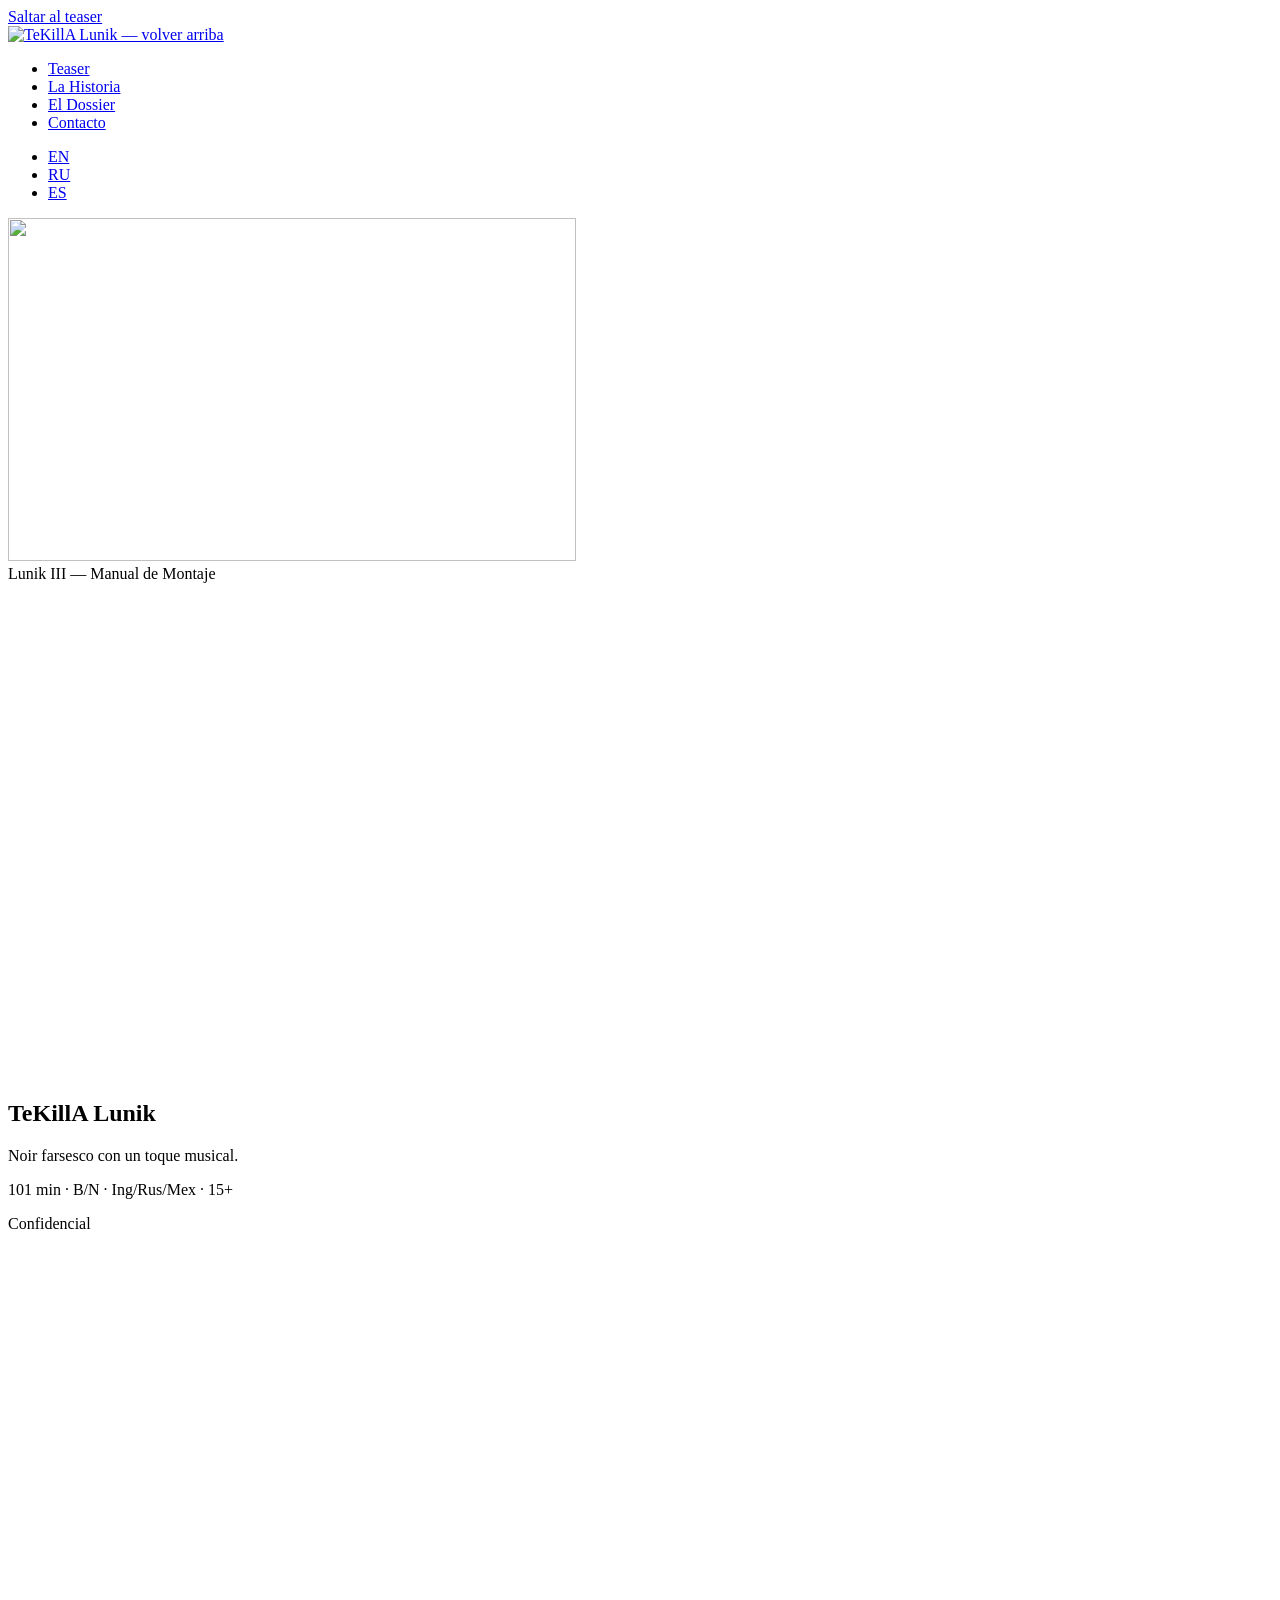
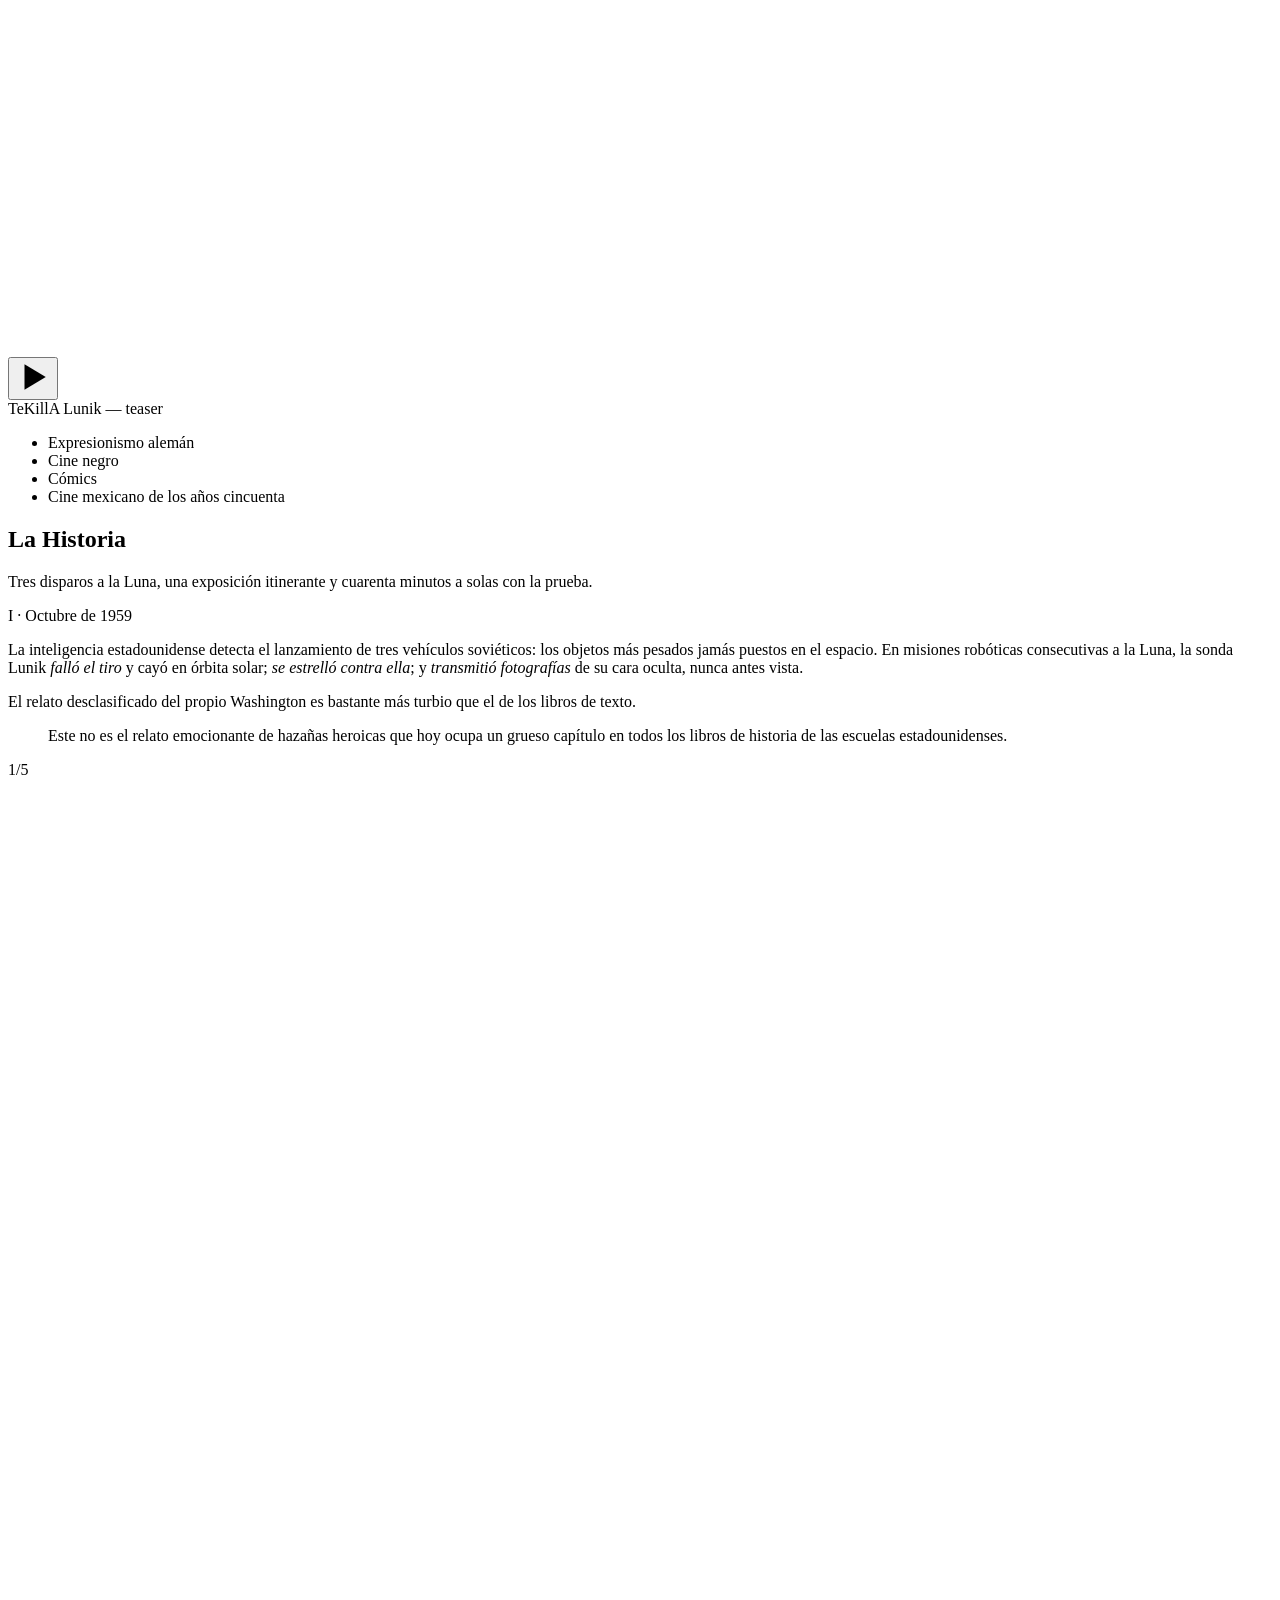
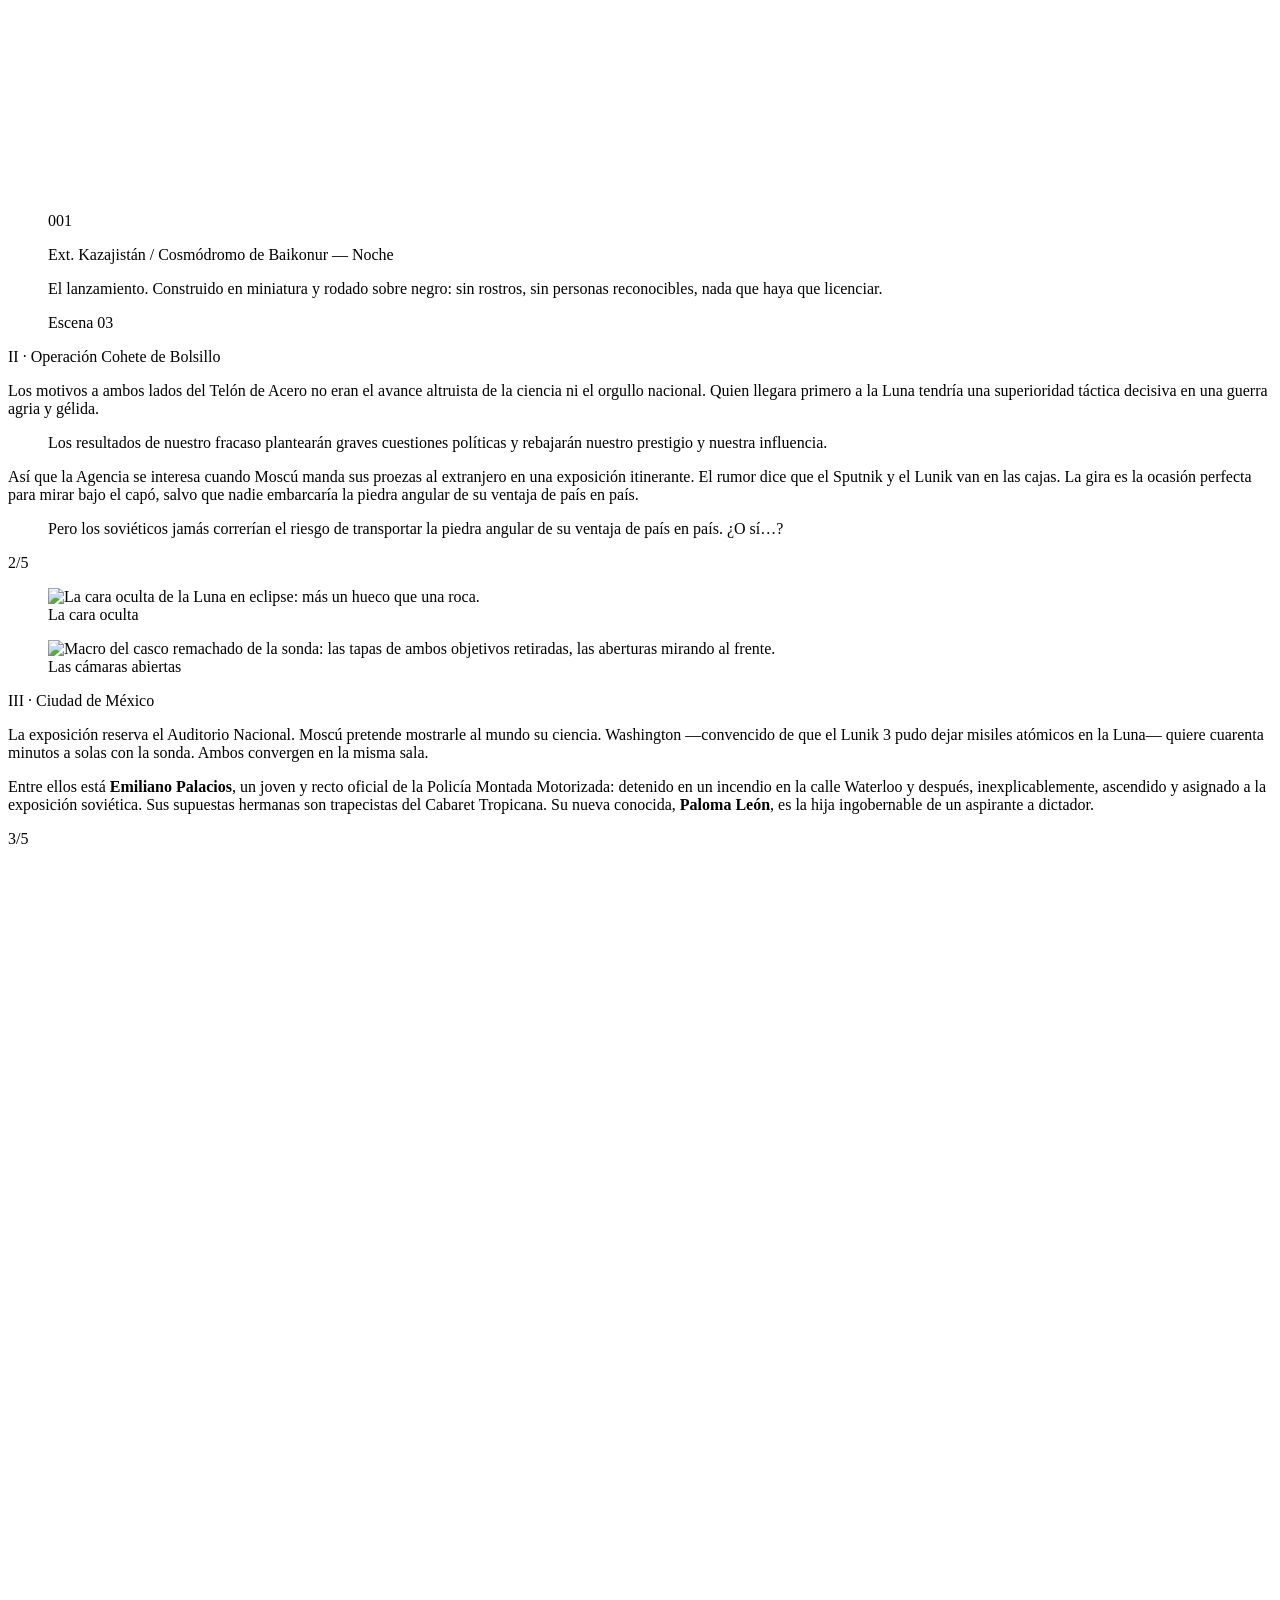
==== es/index.html @ 55b91b93 "new site" ====
<!DOCTYPE html><html lang="es"> <head><meta charset="utf-8"><meta name="viewport" content="width=device-width, initial-scale=1"><!-- CONFIDENTIAL. This site is gated by Cloudflare Access and must never be
         indexed, cached by search engines, or previewed in link unfurls. --><meta name="robots" content="noindex, nofollow, noarchive, nosnippet, noimageindex"><meta name="googlebot" content="noindex, nofollow, noarchive, nosnippet, noimageindex"><meta name="referrer" content="no-referrer"><title>TeKillA Lunik</title><meta name="description" content="Material confidencial para inversionistas."><!-- Deliberately no Open Graph / Twitter card tags: this material should not
         generate a preview when the link is pasted into Slack, iMessage, etc. --><link rel="icon" href="/Lunik/favicon.svg" type="image/svg+xml"><!-- Motion gate. Runs before first paint so there is no flash of settled
         content. Only opts this page into the hidden start state if the browser
         can actually animate its way out of it. --><script>
      (function () {
        try {
          var ok =
            'IntersectionObserver' in window &&
            !window.matchMedia('(prefers-reduced-motion: reduce)').matches;
          if (ok) document.documentElement.classList.add('motion-ready');
        } catch (e) {
          /* leave content visible */
        }
      })();
    </script><link rel="stylesheet" href="/Lunik/_astro/index.CC6eWjBy.css">
<link rel="stylesheet" href="/Lunik/_astro/index.BbJB75L6.css"></head> <body>  <a class="skip" href="#teaser" data-astro-cid-s3aaztkf>Saltar al teaser</a> <nav class="anchor-nav" aria-label="Secciones" data-astro-cid-vz7s5kwg> <!-- The alt carries the accessible name for the home link — with an image
       brand there is no text left to name it. --> <a class="anchor-nav__brand" href="#top" data-astro-cid-vz7s5kwg> <img src="/Lunik/_astro/logo.BN6wYalx_Zt6cR2.webp" srcset="/Lunik/_astro/logo.BN6wYalx_ZTqSJm.webp 64w, /Lunik/_astro/logo.BN6wYalx_ZvemDL.webp 128w, /Lunik/_astro/logo.BN6wYalx_17uuWt.webp 192w" alt="TeKillA Lunik — volver arriba" sizes="64px" loading="eager" data-astro-cid-vz7s5kwg="true" decoding="async" fetchpriority="auto" width="433" height="268"> </a> <div class="anchor-nav__right" data-astro-cid-vz7s5kwg> <ul class="anchor-nav__links" data-astro-cid-vz7s5kwg> <li data-astro-cid-vz7s5kwg> <a href="#teaser" data-astro-cid-vz7s5kwg>Teaser</a> </li><li data-astro-cid-vz7s5kwg> <a href="#story" data-astro-cid-vz7s5kwg>La Historia</a> </li><li data-astro-cid-vz7s5kwg> <a href="#deck" data-astro-cid-vz7s5kwg>El Dossier</a> </li><li data-astro-cid-vz7s5kwg> <a href="#contact" data-astro-cid-vz7s5kwg>Contacto</a> </li> </ul> <!-- Real links to real URLs, not a JS toggle: a specific language can be
         sent to a specific investor, and it works with scripting off. hreflang
         lets assistive tech announce the switch target in its own language. --> <ul class="langs" aria-label="Idioma" data-astro-cid-vz7s5kwg> <li data-astro-cid-vz7s5kwg> <a href="/Lunik/" hreflang="en" lang="en" class="langs__link" title="English" data-astro-cid-vz7s5kwg> EN </a> </li><li data-astro-cid-vz7s5kwg> <a href="/Lunik/ru/" hreflang="ru" lang="ru" class="langs__link" title="Русский" data-astro-cid-vz7s5kwg> RU </a> </li><li data-astro-cid-vz7s5kwg> <a href="/Lunik/es/" hreflang="es" lang="es" class="langs__link is-current" aria-current="true" title="Español" data-astro-cid-vz7s5kwg> ES </a> </li> </ul> </div> </nav>  <main id="top" data-astro-cid-s3aaztkf> <!-- ================= HERO — "the dossier" ================= --> <section class="hero ground-wood" data-astro-cid-s3aaztkf> <div class="hero__inner" data-astro-cid-s3aaztkf> <div class="dossier hero__dossier" aria-hidden="true" data-astro-cid-56xfey36> <!-- Flap first, so it paints behind the sheet: an opened envelope folds its
       flap back behind whatever is coming out of it. --> <div class="dossier__flap" data-astro-cid-56xfey36></div> <div class="dossier__blueprint" data-astro-cid-56xfey36> <!-- Renders at ~312px inside the envelope. Capped at the source's own
             568px so it is never upscaled, and kept at a higher quality than a
             photo would need: this is line art with legible callout labels,
             which is exactly what low-quality webp smears first. --> <img src="/Lunik/_astro/hero-blueprint.BAJOKcvA_Z14kSwt.webp" srcset="/Lunik/_astro/hero-blueprint.BAJOKcvA_1hH6OA.webp 320w, /Lunik/_astro/hero-blueprint.BAJOKcvA_Z14kSwt.webp 568w" alt sizes="320px" loading="eager" data-astro-cid-56xfey36="true" decoding="async" fetchpriority="auto" width="568" height="343"> </div> <div class="dossier__body" data-astro-cid-56xfey36> <div class="dossier__plate" data-astro-cid-56xfey36> <span class="label-plate" data-astro-cid-56xfey36>Lunik III — Manual de Montaje</span> </div> <span class="eyelet dossier__eyelet dossier__eyelet--l" data-astro-cid-56xfey36></span> <span class="eyelet dossier__eyelet dossier__eyelet--r" data-astro-cid-56xfey36></span> <!-- The winding, drawn as one continuous figure-eight between the buttons.
         viewBox matches the front panel's own 400x156 box and scales with it,
         so the string stays on the eyelets instead of sliding onto the plate.
         Non-scaling stroke keeps it 2.5px under the non-uniform scale. --> <svg class="dossier__string" viewBox="0 0 400 156" preserveAspectRatio="none" fill="none" focusable="false" data-astro-cid-56xfey36> <path d="M91 102 C 150 82, 250 122, 309 102 C 250 82, 150 122, 91 102" stroke="var(--color-red-string)" stroke-width="2.5" stroke-linecap="round" vector-effect="non-scaling-stroke" data-astro-cid-56xfey36></path> <path d="M91 102 C 58 106, 44 126, 60 143" stroke="var(--color-red-string)" stroke-width="2.5" stroke-linecap="round" vector-effect="non-scaling-stroke" data-astro-cid-56xfey36></path> </svg> </div> </div>  <div class="hero__lockup" data-astro-cid-s3aaztkf> <!-- The title rides a torn cream band rather than sitting on bare
               wood. Red-stamp on wood is ~1.6:1 and unreadable; on paper-note
               it is ~5.2:1, and a pasted paper label is what the dossier
               metaphor wants anyway. The title is the brand and does not
               translate. --> <div class="hero__band" data-astro-cid-s3aaztkf> <h1 class="hero__title misregister" data-text="TeKillA Lunik" data-astro-cid-s3aaztkf>TeKillA Lunik</h1> </div> <p class="hero__tagline" data-astro-cid-s3aaztkf>Noir farsesco con un toque musical.</p> </div> <div class="hero__rule" aria-hidden="true" data-astro-cid-s3aaztkf></div> <p class="hero__facts" data-astro-cid-s3aaztkf>101 min · B/N · Ing/Rus/Mex · 15+</p> <div class="hero__stamp" data-astro-cid-s3aaztkf> <span class="stamp stamp-land" style="--rot:-9deg;" data-delay="900" aria-hidden="true"> Confidencial </span> </div> </div> </section> <!-- ================= TEASER ================= --> <section id="teaser" class="teaser-section ground-wood" data-astro-cid-s3aaztkf> <div class="teaser" data-astro-cid-r3rjpsun> <div class="teaser__frame polaroid" data-astro-cid-r3rjpsun> <div class="teaser__stage grain-over" data-file="/Lunik/media/teaser.mp4" data-title="TeKillA Lunik — teaser" data-astro-cid-r3rjpsun> <!-- Capped at the source's own 1280px: asking for 1600 would upscale. --> <img src="/Lunik/_astro/teaser-cover.5ueE1hpI_1X8Wn1.webp" srcset="/Lunik/_astro/teaser-cover.5ueE1hpI_1jxYMq.webp 640w, /Lunik/_astro/teaser-cover.5ueE1hpI_2swgB9.webp 960w, /Lunik/_astro/teaser-cover.5ueE1hpI_1X8Wn1.webp 1280w" alt="Un cohete despegando de noche en Baikonur entre una enorme nube de escape, con reflectores por toda la plataforma." sizes="(max-width: 900px) 92vw, 880px" loading="eager" data-astro-cid-r3rjpsun="true" decoding="async" fetchpriority="auto" width="1280" height="720"> <button type="button" class="teaser__play" aria-label="Reproducir el teaser" data-astro-cid-r3rjpsun> <svg viewBox="0 0 24 24" width="34" height="34" aria-hidden="true" data-astro-cid-r3rjpsun> <polygon points="6,3 21,12 6,21" fill="currentColor" data-astro-cid-r3rjpsun></polygon> </svg> </button> </div> <div class="polaroid__caption" data-astro-cid-r3rjpsun>TeKillA Lunik — teaser</div> </div> </div> <script type="module">const i=document.querySelectorAll(".teaser__stage[data-embed], .teaser__stage[data-file]");i.forEach(t=>{const a=t.querySelector(".teaser__play");a&&a.addEventListener("click",()=>{const l=t.dataset.embed,c=t.dataset.file;if(l){const r=document.createElement("iframe");r.src=l,r.title=t.dataset.title??"Teaser",r.allow="autoplay; fullscreen; picture-in-picture",r.setAttribute("allowfullscreen",""),r.className="teaser__iframe",r.referrerPolicy="strict-origin",t.replaceChildren(r);return}if(!c)return;const e=document.createElement("video");e.src=c,e.className="teaser__video",e.controls=!0,e.autoplay=!0,e.playsInline=!0,e.preload="auto",e.setAttribute("controlslist","nodownload"),e.setAttribute("title",t.dataset.title??"Teaser"),t.replaceChildren(e),e.play().catch(()=>{})})});</script>  <ul class="teaser-influences" data-astro-cid-s3aaztkf> <li data-astro-cid-s3aaztkf>Expresionismo alemán</li><li data-astro-cid-s3aaztkf>Cine negro</li><li data-astro-cid-s3aaztkf>Cómics</li><li data-astro-cid-s3aaztkf>Cine mexicano de los años cincuenta</li> </ul> </section> <!-- ================= THE STORY ================= --> <section id="story" class="story ground-sage" data-astro-cid-s3aaztkf> <!-- The through-line of the investigation and of the scroll. --> <svg class="string-draw story__string" viewBox="0 0 100 100" preserveAspectRatio="none" aria-hidden="true" focusable="false" style="position:absolute; inset:0; width:100%; height:100%; pointer-events:none; z-index:1;"> <path d="M -5 3 L 46 16 L 14 34 L 88 52 L 30 72 L 105 95" fill="none" stroke="var(--color-red-string)" stroke-width="2.5" stroke-linecap="round" vector-effect="non-scaling-stroke"></path> </svg> <div class="story__inner" data-astro-cid-s3aaztkf> <header class="story__head" data-astro-cid-s3aaztkf> <h2 class="section-title" data-astro-cid-s3aaztkf>La Historia</h2> <p class="story__standfirst" data-astro-cid-s3aaztkf>Tres disparos a la Luna, una exposición itinerante y cuarenta minutos a solas con la prueba.</p> </header> <!-- I --> <div class="story__row story__row--wide" data-astro-cid-s3aaztkf> <div class="paper-sheet prose-dossier settle story__sheet" style="--rot:-1.6deg; --settle-from:-3.6deg;" data-delay="0">  <p class="story__beat" data-astro-cid-s3aaztkf>I · Octubre de 1959</p> <p data-astro-cid-s3aaztkf>La inteligencia estadounidense detecta el lanzamiento de tres vehículos soviéticos: los objetos más pesados jamás puestos en el espacio. En misiones robóticas consecutivas a la Luna, la sonda Lunik <em>falló el tiro</em> y cayó en órbita solar; <em>se estrelló contra ella</em>; y <em>transmitió fotografías</em> de su cara oculta, nunca antes vista.</p><p data-astro-cid-s3aaztkf>El relato desclasificado del propio Washington es bastante más turbio que el de los libros de texto.</p><blockquote class="story__quote" data-astro-cid-s3aaztkf>Este no es el relato emocionante de hazañas heroicas que hoy ocupa un grueso capítulo en todos los libros de historia de las escuelas estadounidenses.</blockquote>  <span class="paper-sheet__counter">1/5</span> </div> </div> <figure class="storyboard-panel ground-kraft settle story__panel" style="--rot:-1.2deg; --settle-from:-3.2deg;" data-delay="0" data-astro-cid-nzjdxygp> <div class="storyboard-panel__grid" data-astro-cid-nzjdxygp> <div class="storyboard-panel__frame" data-astro-cid-nzjdxygp> <div class="grain-over" data-astro-cid-nzjdxygp> <img src="/Lunik/_astro/03-baikonur-liftoff.D4xRCDU0_Z1NYxg9.webp" srcset="/Lunik/_astro/03-baikonur-liftoff.D4xRCDU0_Z157FnE.webp 480w, /Lunik/_astro/03-baikonur-liftoff.D4xRCDU0_25kSPT.webp 800w, /Lunik/_astro/03-baikonur-liftoff.D4xRCDU0_ZsRm2b.webp 1100w" alt="Un cohete despegando de la plataforma en Baikonur de noche, motores encendidos, torres de servicio apartándose." sizes="(max-width: 640px) 88vw, (max-width: 1100px) 60vw, 700px" loading="lazy" decoding="async" data-astro-cid-nzjdxygp="true" fetchpriority="auto" width="1800" height="1013"> </div> </div> <figcaption class="storyboard-panel__notes" data-astro-cid-nzjdxygp> <span class="slug-tab" data-astro-cid-nzjdxygp>001</span> <p class="storyboard-panel__slug" data-astro-cid-nzjdxygp>Ext. Kazajistán / Cosmódromo de Baikonur — Noche</p> <p class="storyboard-panel__note" data-astro-cid-nzjdxygp>El lanzamiento. Construido en miniatura y rodado sobre negro: sin rostros, sin personas reconocibles, nada que haya que licenciar.</p> </figcaption> </div> <div class="storyboard-panel__stamp" data-astro-cid-nzjdxygp> <span class="stamp stamp-land" style="--rot:-12deg;" data-delay="260" aria-hidden="true"> Escena 03 </span> </div> </figure>  <!-- II --> <div class="story__row story__row--split" data-astro-cid-s3aaztkf> <div class="paper-sheet prose-dossier settle story__sheet" style="--rot:2deg; --settle-from:0deg;" data-delay="0">  <p class="story__beat" data-astro-cid-s3aaztkf>II · Operación Cohete de Bolsillo</p> <p data-astro-cid-s3aaztkf>Los motivos a ambos lados del Telón de Acero no eran el avance altruista de la ciencia ni el orgullo nacional. Quien llegara primero a la Luna tendría una superioridad táctica decisiva en una guerra agria y gélida.</p><blockquote class="story__quote" data-astro-cid-s3aaztkf>Los resultados de nuestro fracaso plantearán graves cuestiones políticas y rebajarán nuestro prestigio y nuestra influencia.</blockquote> <p data-astro-cid-s3aaztkf>Así que la Agencia se interesa cuando Moscú manda sus proezas al extranjero en una exposición itinerante. El rumor dice que el Sputnik y el Lunik van en las cajas. La gira es la ocasión perfecta para mirar bajo el capó, salvo que nadie embarcaría la piedra angular de su ventaja de país en país.</p><blockquote class="story__quote story__quote--hook" data-astro-cid-s3aaztkf> Pero los soviéticos jamás correrían el riesgo de transportar la piedra angular de su ventaja de país en país. ¿O sí…? </blockquote>  <span class="paper-sheet__counter">2/5</span> </div> <div class="story__cluster" data-astro-cid-s3aaztkf> <figure class="polaroid settle story__pola" style="--rot:-4deg; --settle-from:-7deg;" data-delay="0"> <div class="grain-over"> <img src="/Lunik/_astro/05-farside.bltbNIgz_lYBTT.webp" srcset="/Lunik/_astro/05-farside.bltbNIgz_1LdxKi.webp 360w, /Lunik/_astro/05-farside.bltbNIgz_1HPLB3.webp 720w" alt="La cara oculta de la Luna en eclipse: más un hueco que una roca." sizes="(max-width: 780px) 70vw, 340px" loading="lazy" decoding="async" fetchpriority="auto" width="1800" height="1013"> </div> <figcaption class="polaroid__caption">La cara oculta</figcaption> </figure> <figure class="polaroid settle story__pola story__pola--offset" style="--rot:3.5deg; --settle-from:0.5deg;" data-delay="120"> <div class="grain-over"> <img src="/Lunik/_astro/05-ports-open.BW4LfNXn_XGYsn.webp" srcset="/Lunik/_astro/05-ports-open.BW4LfNXn_2wgcpL.webp 360w, /Lunik/_astro/05-ports-open.BW4LfNXn_Z2a5QE1.webp 720w" alt="Macro del casco remachado de la sonda: las tapas de ambos objetivos retiradas, las aberturas mirando al frente." sizes="(max-width: 780px) 70vw, 340px" loading="lazy" decoding="async" fetchpriority="auto" width="1800" height="1013"> </div> <figcaption class="polaroid__caption">Las cámaras abiertas</figcaption> </figure> </div> </div> <!-- III --> <div class="story__row story__row--wide" data-astro-cid-s3aaztkf> <div class="paper-sheet prose-dossier settle story__sheet" style="--rot:-2.2deg; --settle-from:-4.2deg;" data-delay="0">  <p class="story__beat" data-astro-cid-s3aaztkf>III · Ciudad de México</p> <p data-astro-cid-s3aaztkf>La exposición reserva el Auditorio Nacional. Moscú pretende mostrarle al mundo su ciencia. Washington —convencido de que el Lunik 3 pudo dejar misiles atómicos en la Luna— quiere cuarenta minutos a solas con la sonda. Ambos convergen en la misma sala.</p><p data-astro-cid-s3aaztkf>Entre ellos está <strong>Emiliano Palacios</strong>, un joven y recto oficial de la Policía Montada Motorizada: detenido en un incendio en la calle Waterloo y después, inexplicablemente, ascendido y asignado a la exposición soviética. Sus supuestas hermanas son trapecistas del Cabaret Tropicana. Su nueva conocida, <strong>Paloma León</strong>, es la hija ingobernable de un aspirante a dictador.</p> <span class="paper-sheet__counter">3/5</span> </div> </div> <figure class="storyboard-panel ground-kraft settle story__panel" style="--rot:1.4deg; --settle-from:-0.6000000000000001deg;" data-delay="0" data-astro-cid-nzjdxygp> <div class="storyboard-panel__grid" data-astro-cid-nzjdxygp> <div class="storyboard-panel__frame" data-astro-cid-nzjdxygp> <div class="grain-over" data-astro-cid-nzjdxygp> <img src="/Lunik/_astro/09-tropicana.AUNc6jVQ_Z1TDI3R.webp" srcset="/Lunik/_astro/09-tropicana.AUNc6jVQ_Z262PMR.webp 480w, /Lunik/_astro/09-tropicana.AUNc6jVQ_ZmlFKc.webp 800w, /Lunik/_astro/09-tropicana.AUNc6jVQ_Z2f8fmz.webp 1100w" alt="Trapecistas suspendidas entre haces de reflectores cruzados sobre el cabaret Tropicana, el público en silueta." sizes="(max-width: 640px) 88vw, (max-width: 1100px) 60vw, 700px" loading="lazy" decoding="async" data-astro-cid-nzjdxygp="true" fetchpriority="auto" width="1800" height="1013"> </div> </div> <figcaption class="storyboard-panel__notes" data-astro-cid-nzjdxygp> <span class="slug-tab" data-astro-cid-nzjdxygp>122</span> <p class="storyboard-panel__slug" data-astro-cid-nzjdxygp>Int. Tropicana — Noche</p> <p class="storyboard-panel__note" data-astro-cid-nzjdxygp>Las Hermanas Voladoras suben a los cables. Luces de sala abajo, cuatro figuras colgadas, el salón en silueta.</p> </figcaption> </div> <div class="storyboard-panel__stamp" data-astro-cid-nzjdxygp> <span class="stamp stamp-land" style="--rot:-12deg;" data-delay="260" aria-hidden="true"> Escena 09 </span> </div> </figure>  <!-- IV --> <div class="story__row story__row--split story__row--reverse" data-astro-cid-s3aaztkf> <div class="paper-sheet prose-dossier settle story__sheet" style="--rot:1.4deg; --settle-from:-0.6000000000000001deg;" data-delay="0">  <p class="story__beat" data-astro-cid-s3aaztkf>IV · La noche larga</p> <p data-astro-cid-s3aaztkf>Nada en la operación se mantiene limpio. Dos oficiales de contrainteligencia de la CIA —infalibles, inseparables e insoportables— trabajan la ciudad. Un general organiza un alzamiento para derrocar al presidente. Unos sicilianos se llevan al coreógrafo del Tropicana a Acapulco para ajustar cuentas. Hay cámaras de adoctrinamiento, una fuga, un puesto de mando ruso y un cuarteto de generales de cuatro estrellas cantando a capela.</p><p data-astro-cid-s3aaztkf>Todos quieren fotografiar el Lunik 3.</p> <span class="paper-sheet__counter">4/5</span> </div> <div class="story__cluster" data-astro-cid-s3aaztkf> <figure class="polaroid settle story__pola" style="--rot:3deg; --settle-from:0deg;" data-delay="0"> <div class="grain-over"> <img src="/Lunik/_astro/05-eclipse.ChaowxgN_15J3HT.webp" srcset="/Lunik/_astro/05-eclipse.ChaowxgN_Z2iubPq.webp 360w, /Lunik/_astro/05-eclipse.ChaowxgN_Z2lQWYF.webp 720w" alt="Eclipse: la corona del sol ardiendo alrededor de un disco negro." sizes="(max-width: 780px) 70vw, 340px" loading="lazy" decoding="async" fetchpriority="auto" width="1800" height="1013"> </div> <figcaption class="polaroid__caption">Eclipse</figcaption> </figure> <figure class="polaroid settle story__pola story__pola--offset" style="--rot:-3.5deg; --settle-from:-6.5deg;" data-delay="120"> <div class="grain-over"> <img src="/Lunik/_astro/05-lunik3-deployed.BMPiBYhZ_5zj1g.webp" srcset="/Lunik/_astro/05-lunik3-deployed.BMPiBYhZ_FxBMd.webp 360w, /Lunik/_astro/05-lunik3-deployed.BMPiBYhZ_Z1H5UTU.webp 720w" alt="La sonda ЛУНИК-3 en el espacio, antenas totalmente desplegadas, estrellas al fondo." sizes="(max-width: 780px) 70vw, 340px" loading="lazy" decoding="async" fetchpriority="auto" width="1280" height="720"> </div> <figcaption class="polaroid__caption">Луник-3</figcaption> </figure> </div> </div> <!-- V --> <div class="story__row story__row--wide" data-astro-cid-s3aaztkf> <div class="paper-sheet prose-dossier settle story__sheet" style="--rot:-1deg; --settle-from:-3deg;" data-delay="0">  <p class="story__beat" data-astro-cid-s3aaztkf>V · El golpe</p> <p data-astro-cid-s3aaztkf>Las Hermanas suben a los cables: una maniobra de distracción, una danza aérea sobre el salón de la exposición. Paloma se cuela dentro del Lunik 3 y transmite las fotografías. En Cheshire, Jodrell Bank las recibe.</p><p data-astro-cid-s3aaztkf>Paloma es detenida. El robo corre por el ferrocarril: un empalme, una torre de agua, un aserradero, un lecho de lago seco a las afueras. La sonda cambia de manos en una pista clandestina al amanecer.</p><p data-astro-cid-s3aaztkf>Fue el plan de Nikoláyev desde el principio. <em>Hawái. Fin.</em></p> <span class="paper-sheet__counter">5/5</span> </div> </div> <div class="slug-board ground-kraft settle story__slugs" style="--rot:-0.6deg; --settle-from:-2.6deg;" data-astro-cid-ckegfo76> <!-- Head and list share one cream sheet rather than sitting on bare kraft:
       red-stamp on kraft is ~1.6:1 and ink on kraft ~3.7:1, both under AA.
       Paper pinned to a board is what the deck does anyway. --> <div class="slug-board__sheet" data-astro-cid-ckegfo76> <div class="slug-board__head" data-astro-cid-ckegfo76> <span class="slug-tab" data-astro-cid-ckegfo76>Visual guide</span> <span class="slug-board__meta" data-astro-cid-ckegfo76>195 panels · selected</span> </div> <ol class="slug-board__list" data-astro-cid-ckegfo76> <li data-astro-cid-ckegfo76> <span class="slug-board__n" data-astro-cid-ckegfo76>001</span> <span class="slug-board__slug" data-astro-cid-ckegfo76>EXT. KAZAJISTÁN / COSMÓDROMO DE BAIKONUR — NOCHE</span> </li><li data-astro-cid-ckegfo76> <span class="slug-board__n" data-astro-cid-ckegfo76>003</span> <span class="slug-board__slug" data-astro-cid-ckegfo76>INT. INGLATERRA / ESTACIÓN ASTROFÍSICA DE JODRELL BANK</span> </li><li data-astro-cid-ckegfo76> <span class="slug-board__n" data-astro-cid-ckegfo76>009</span> <span class="slug-board__slug" data-astro-cid-ckegfo76>INT. CONSEJO DE SEGURIDAD NACIONAL</span> </li><li data-astro-cid-ckegfo76> <span class="slug-board__n" data-astro-cid-ckegfo76>013</span> <span class="slug-board__slug" data-astro-cid-ckegfo76>EXT. CHECKPOINT CHARLIE</span> </li><li data-astro-cid-ckegfo76> <span class="slug-board__n" data-astro-cid-ckegfo76>022</span> <span class="slug-board__slug" data-astro-cid-ckegfo76>EXT. ZÓCALO DE LA CIUDAD DE MÉXICO</span> </li><li data-astro-cid-ckegfo76> <span class="slug-board__n" data-astro-cid-ckegfo76>025</span> <span class="slug-board__slug" data-astro-cid-ckegfo76>INT. TROPICANA</span> </li><li data-astro-cid-ckegfo76> <span class="slug-board__n" data-astro-cid-ckegfo76>031</span> <span class="slug-board__slug" data-astro-cid-ckegfo76>INT. CATEDRAL</span> </li><li data-astro-cid-ckegfo76> <span class="slug-board__n" data-astro-cid-ckegfo76>046</span> <span class="slug-board__slug" data-astro-cid-ckegfo76>EXT. AUDITORIO NACIONAL</span> </li><li data-astro-cid-ckegfo76> <span class="slug-board__n" data-astro-cid-ckegfo76>062</span> <span class="slug-board__slug" data-astro-cid-ckegfo76>EXT. TEMPLO DE LA SERPIENTE EMPLUMADA</span> </li><li data-astro-cid-ckegfo76> <span class="slug-board__n" data-astro-cid-ckegfo76>076</span> <span class="slug-board__slug" data-astro-cid-ckegfo76>INT. SALA DE GRAVEDAD CERO</span> </li><li data-astro-cid-ckegfo76> <span class="slug-board__n" data-astro-cid-ckegfo76>085</span> <span class="slug-board__slug" data-astro-cid-ckegfo76>INT. TÚNEL</span> </li><li data-astro-cid-ckegfo76> <span class="slug-board__n" data-astro-cid-ckegfo76>119</span> <span class="slug-board__slug" data-astro-cid-ckegfo76>EXT. HIPÓDROMO — DÍA</span> </li><li data-astro-cid-ckegfo76> <span class="slug-board__n" data-astro-cid-ckegfo76>122</span> <span class="slug-board__slug" data-astro-cid-ckegfo76>INT. TROPICANA — NOCHE</span> </li><li data-astro-cid-ckegfo76> <span class="slug-board__n" data-astro-cid-ckegfo76>140</span> <span class="slug-board__slug" data-astro-cid-ckegfo76>INT. PASARELA TÉCNICA — NOCHE</span> </li><li data-astro-cid-ckegfo76> <span class="slug-board__n" data-astro-cid-ckegfo76>152</span> <span class="slug-board__slug" data-astro-cid-ckegfo76>INT. LABORATORIOS DE RADIOASTRONOMÍA DE JODRELL BANK</span> </li><li data-astro-cid-ckegfo76> <span class="slug-board__n" data-astro-cid-ckegfo76>164</span> <span class="slug-board__slug" data-astro-cid-ckegfo76>EXT. LECHO DE LAGO SECO (TEXCOCO) — NOCHE</span> </li><li data-astro-cid-ckegfo76> <span class="slug-board__n" data-astro-cid-ckegfo76>174</span> <span class="slug-board__slug" data-astro-cid-ckegfo76>EXT. EMPALME FERROVIARIO — CONTINUO</span> </li><li data-astro-cid-ckegfo76> <span class="slug-board__n" data-astro-cid-ckegfo76>195</span> <span class="slug-board__slug" data-astro-cid-ckegfo76>EXT. HAWÁI / PUESTO DE COCOS — MAÑANA</span> </li> </ol> </div> </div>  <!-- Roles, never actors. --> <div class="story__roles" data-astro-cid-s3aaztkf> <h3 class="panel-head" data-astro-cid-s3aaztkf>Los Personajes</h3> <dl class="roles" data-astro-cid-s3aaztkf> <div class="roles__item" data-astro-cid-s3aaztkf> <dt data-astro-cid-s3aaztkf>Emiliano Palacios</dt> <dd data-astro-cid-s3aaztkf>Joven y recto oficial de la Policía Montada Motorizada mexicana.</dd> </div><div class="roles__item" data-astro-cid-s3aaztkf> <dt data-astro-cid-s3aaztkf>Paloma León</dt> <dd data-astro-cid-s3aaztkf>Hija guapa y sin madre de un generalísimo genocida.</dd> </div><div class="roles__item" data-astro-cid-s3aaztkf> <dt data-astro-cid-s3aaztkf>Generalísimo Aníbal León</dt> <dd data-astro-cid-s3aaztkf>Aspirante a dictador. Padre de Paloma.</dd> </div><div class="roles__item" data-astro-cid-s3aaztkf> <dt data-astro-cid-s3aaztkf>Leonid Nikoláyev</dt> <dd data-astro-cid-s3aaztkf>Comandante de la Dirección Latinoamericana del KGB.</dd> </div><div class="roles__item" data-astro-cid-s3aaztkf> <dt data-astro-cid-s3aaztkf>Walker y Collins</dt> <dd data-astro-cid-s3aaztkf>CIA: oficiales de contrainteligencia infalibles, inseparables e insoportables.</dd> </div><div class="roles__item" data-astro-cid-s3aaztkf> <dt data-astro-cid-s3aaztkf>El Diseñador Jefe</dt> <dd data-astro-cid-s3aaztkf>Cerebro del programa espacial soviético.</dd> </div><div class="roles__item" data-astro-cid-s3aaztkf> <dt data-astro-cid-s3aaztkf>Sir Bernard Lovell</dt> <dd data-astro-cid-s3aaztkf>Padre de la radioastronomía.</dd> </div><div class="roles__item" data-astro-cid-s3aaztkf> <dt data-astro-cid-s3aaztkf>Las Hermanas Voladoras</dt> <dd data-astro-cid-s3aaztkf>Rosa, Mimosa, Violeta y Orquídea: vedettes magnéticas, atracción principal del Cabaret Tropicana.</dd> </div> </dl> <p class="story__rolesnote" data-astro-cid-s3aaztkf>Personajes según el guion. No hay reparto adjunto ni implícito.</p> </div> </div> </section> <!-- ================= THE DECK ================= --> <section id="deck" class="deck ground-kraft" data-astro-cid-s3aaztkf> <div class="deck__inner" data-astro-cid-s3aaztkf> <header class="deck__head" data-astro-cid-s3aaztkf> <h2 class="section-title" data-astro-cid-s3aaztkf>El Dossier</h2> <p class="deck__standfirst" data-astro-cid-s3aaztkf>110 páginas: estética, estructura, miniaturas, volúmenes LED, música, planos de decorados, extracto de guion y una guía visual de 195 viñetas.</p> </header> <ul class="deck__facts" data-astro-cid-s3aaztkf> <li class="deck__fact" data-astro-cid-s3aaztkf> <span class="deck__fact-label" data-astro-cid-s3aaztkf>Formato</span> <span class="deck__fact-value" data-astro-cid-s3aaztkf>Largometraje — estreno internacional en salas</span> </li><li class="deck__fact" data-astro-cid-s3aaztkf> <span class="deck__fact-label" data-astro-cid-s3aaztkf>Duración</span> <span class="deck__fact-value" data-astro-cid-s3aaztkf>101 min. aprox.</span> </li><li class="deck__fact" data-astro-cid-s3aaztkf> <span class="deck__fact-label" data-astro-cid-s3aaztkf>Coproducción</span> <span class="deck__fact-value" data-astro-cid-s3aaztkf>Ing. / rus. / mex.</span> </li><li class="deck__fact" data-astro-cid-s3aaztkf> <span class="deck__fact-label" data-astro-cid-s3aaztkf>Clasificación</span> <span class="deck__fact-value" data-astro-cid-s3aaztkf>15+</span> </li> </ul> <!-- On a cream sheet, not bare kraft: the kraft ground caps at 3.66:1
             against every ink token, and this is the section's key sentence. --> <div class="deck__method" data-astro-cid-s3aaztkf> <blockquote class="deck__quote" data-astro-cid-s3aaztkf>Desde el punto de vista del costo, construir y rodar con miniaturas resultará más económico que levantar decorados a escala real, sobre todo en escenas con grandes paisajes, ciudades o entornos complejos.</blockquote> <p class="deck__attrib" data-astro-cid-s3aaztkf>Miniaturas — dossier p. 28</p> <p class="deck__method-note" data-astro-cid-s3aaztkf>Apelando a la imaginación del espectador, reconocemos que la mente tiene más potencia que cualquier CGI.</p> </div> <div class="deck__cols" data-astro-cid-s3aaztkf> <div class="paper-sheet prose-dossier settle deck__sheet" style="--rot:-1.5deg; --settle-from:-3.5deg;" data-delay="0">  <h3 class="panel-head deck__subhead" data-astro-cid-s3aaztkf>Calendario de producción</h3> <dl class="timeline" data-astro-cid-s3aaztkf> <div class="timeline__row" data-astro-cid-s3aaztkf> <dt data-astro-cid-s3aaztkf>Desarrollo</dt> <dd data-astro-cid-s3aaztkf>Otoño / invierno 2026</dd> </div><div class="timeline__row" data-astro-cid-s3aaztkf> <dt data-astro-cid-s3aaztkf>Preproducción</dt> <dd data-astro-cid-s3aaztkf>Primavera / verano 2027</dd> </div><div class="timeline__row" data-astro-cid-s3aaztkf> <dt data-astro-cid-s3aaztkf>Rodaje</dt> <dd data-astro-cid-s3aaztkf>Otoño / invierno 2027</dd> </div><div class="timeline__row" data-astro-cid-s3aaztkf> <dt data-astro-cid-s3aaztkf>Posproducción</dt> <dd data-astro-cid-s3aaztkf>Invierno / primavera 2027-2028</dd> </div> </dl>   </div> <div class="paper-sheet prose-dossier settle deck__sheet" style="--rot:1.8deg; --settle-from:-0.19999999999999996deg;" data-delay="120">  <h3 class="panel-head deck__subhead" data-astro-cid-s3aaztkf>Referencias</h3> <dl class="timeline" data-astro-cid-s3aaztkf> <div class="timeline__row" data-astro-cid-s3aaztkf> <dt data-astro-cid-s3aaztkf>Género</dt> <dd data-astro-cid-s3aaztkf>Dr. Strangelove — Kubrick · Brazil — Terry Gilliam</dd> </div><div class="timeline__row" data-astro-cid-s3aaztkf> <dt data-astro-cid-s3aaztkf>Tema</dt> <dd data-astro-cid-s3aaztkf>Our Man in Havana — C. Reed · Bridge of Spies — Spielberg</dd> </div><div class="timeline__row" data-astro-cid-s3aaztkf> <dt data-astro-cid-s3aaztkf>Estilo visual</dt> <dd data-astro-cid-s3aaztkf>The Man Who Wasn&#39;t There — Joel y Ethan Coen</dd> </div><div class="timeline__row" data-astro-cid-s3aaztkf> <dt data-astro-cid-s3aaztkf>Humor / ritmo</dt> <dd data-astro-cid-s3aaztkf>Some Like It Hot — B. Wilder</dd> </div><div class="timeline__row" data-astro-cid-s3aaztkf> <dt data-astro-cid-s3aaztkf>Atmósfera</dt> <dd data-astro-cid-s3aaztkf>The Trial — Orson Welles</dd> </div> </dl>   </div> </div> <div class="deck__access" data-astro-cid-s3aaztkf> <div class="deck__downloads" data-astro-cid-s3aaztkf> <a class="deck__download" href="/Lunik/docs/TeKillA-Lunik-Creative-Deck.pdf" download data-astro-cid-s3aaztkf> <svg viewBox="0 0 24 24" width="18" height="18" aria-hidden="true" data-astro-cid-s3aaztkf> <path d="M12 3v11m0 0 4-4m-4 4-4-4M4 17v2a2 2 0 0 0 2 2h12a2 2 0 0 0 2-2v-2" fill="none" stroke="currentColor" stroke-width="2" stroke-linecap="round" stroke-linejoin="round" data-astro-cid-s3aaztkf></path> </svg> <span class="deck__download-label" data-astro-cid-s3aaztkf>Dossier creativo</span> <span class="deck__download-meta" data-astro-cid-s3aaztkf>PDF · 110 pp · 50 MB</span> </a><a class="deck__download" href="/Lunik/docs/TeKillA-Lunik-Investor-Deck-v2.pdf" download data-astro-cid-s3aaztkf> <svg viewBox="0 0 24 24" width="18" height="18" aria-hidden="true" data-astro-cid-s3aaztkf> <path d="M12 3v11m0 0 4-4m-4 4-4-4M4 17v2a2 2 0 0 0 2 2h12a2 2 0 0 0 2-2v-2" fill="none" stroke="currentColor" stroke-width="2" stroke-linecap="round" stroke-linejoin="round" data-astro-cid-s3aaztkf></path> </svg> <span class="deck__download-label" data-astro-cid-s3aaztkf>Dossier de inversión (v2)</span> <span class="deck__download-meta" data-astro-cid-s3aaztkf>PDF · 16 pp · 170 KB</span> </a> </div> <p class="deck__access-note" data-astro-cid-s3aaztkf>El dossier creativo es el libro completo descrito arriba. El de inversión es su resumen condensado.</p> </div> </div> </section> <!-- ================= CONTACT ================= --> <section id="contact" class="contact ground-wood" data-astro-cid-s3aaztkf> <div class="contact__inner" data-astro-cid-s3aaztkf> <h2 class="section-title contact__title" data-astro-cid-s3aaztkf>Contacto</h2> <div class="paper-sheet prose-dossier settle contact__sheet" style="--rot:-1.2deg; --settle-from:-3.2deg;" data-delay="0">  <dl class="credits" data-astro-cid-s3aaztkf> <div class="credits__row" data-astro-cid-s3aaztkf> <dt data-astro-cid-s3aaztkf>Guion / Dirección</dt> <dd data-astro-cid-s3aaztkf>Antonio Zavala Kugler</dd> </div> <div class="credits__row" data-astro-cid-s3aaztkf> <dt data-astro-cid-s3aaztkf>Consultor de guion</dt> <dd data-astro-cid-s3aaztkf>Jeremy Kagan</dd> </div> <div class="credits__row" data-astro-cid-s3aaztkf> <dt data-astro-cid-s3aaztkf>Productores ejecutivos</dt> <dd data-astro-cid-s3aaztkf>David P. Kelly · Julia Kim-von Den Driesch</dd> </div> <div class="credits__row" data-astro-cid-s3aaztkf> <dt data-astro-cid-s3aaztkf>Productores</dt> <dd data-astro-cid-s3aaztkf>Anna Roth · Victor Zavala Kugler · Zachary Popovsky</dd> </div> </dl> <div class="credits__contact" data-astro-cid-s3aaztkf> <!-- No contact address appears anywhere in the deck; this needs to be
                 supplied before launch. Rendered as a plain line, not a mailto,
                 until it is real. --> <span class="slug-tab" data-astro-cid-s3aaztkf>Consultas</span> <span class="credits__email" data-astro-cid-s3aaztkf>[ dirección de contacto pendiente ]</span> </div>   </div> <p class="contact__signoff" data-astro-cid-s3aaztkf>No olvidemos que estos son los días más espeluznantes.</p> </div> <footer class="site-footer" data-astro-cid-s3aaztkf> <p data-astro-cid-s3aaztkf>Diseño de Pancho Muñoz y Zachary Popovsky</p> <p class="site-footer__conf" data-astro-cid-s3aaztkf> Confidencial — prohibida su distribución. TeKillA Lunik © Antonio Zavala Kugler.
</p> </footer> </section> </main>  <script type="module">const r=document.documentElement,a=document.querySelectorAll(".settle, .stamp-land, .string-draw");if(!r.classList.contains("motion-ready"))a.forEach(o=>o.classList.add("is-in"));else{const o=window.setTimeout(()=>r.classList.remove("motion-ready"),2500),i=()=>window.clearTimeout(o);document.querySelectorAll(".string-draw path").forEach(e=>{const t=Math.ceil(e.getTotalLength());e.style.setProperty("--len",String(t))});const n=new IntersectionObserver(e=>{i(),e.forEach(t=>{if(!t.isIntersecting)return;const s=t.target,c=Number(s.dataset.delay??0);window.setTimeout(()=>s.classList.add("is-in"),c),n.unobserve(s)})},{threshold:.12,rootMargin:"0px 0px -8% 0px"});a.forEach(e=>n.observe(e))}</script> </body> </html>
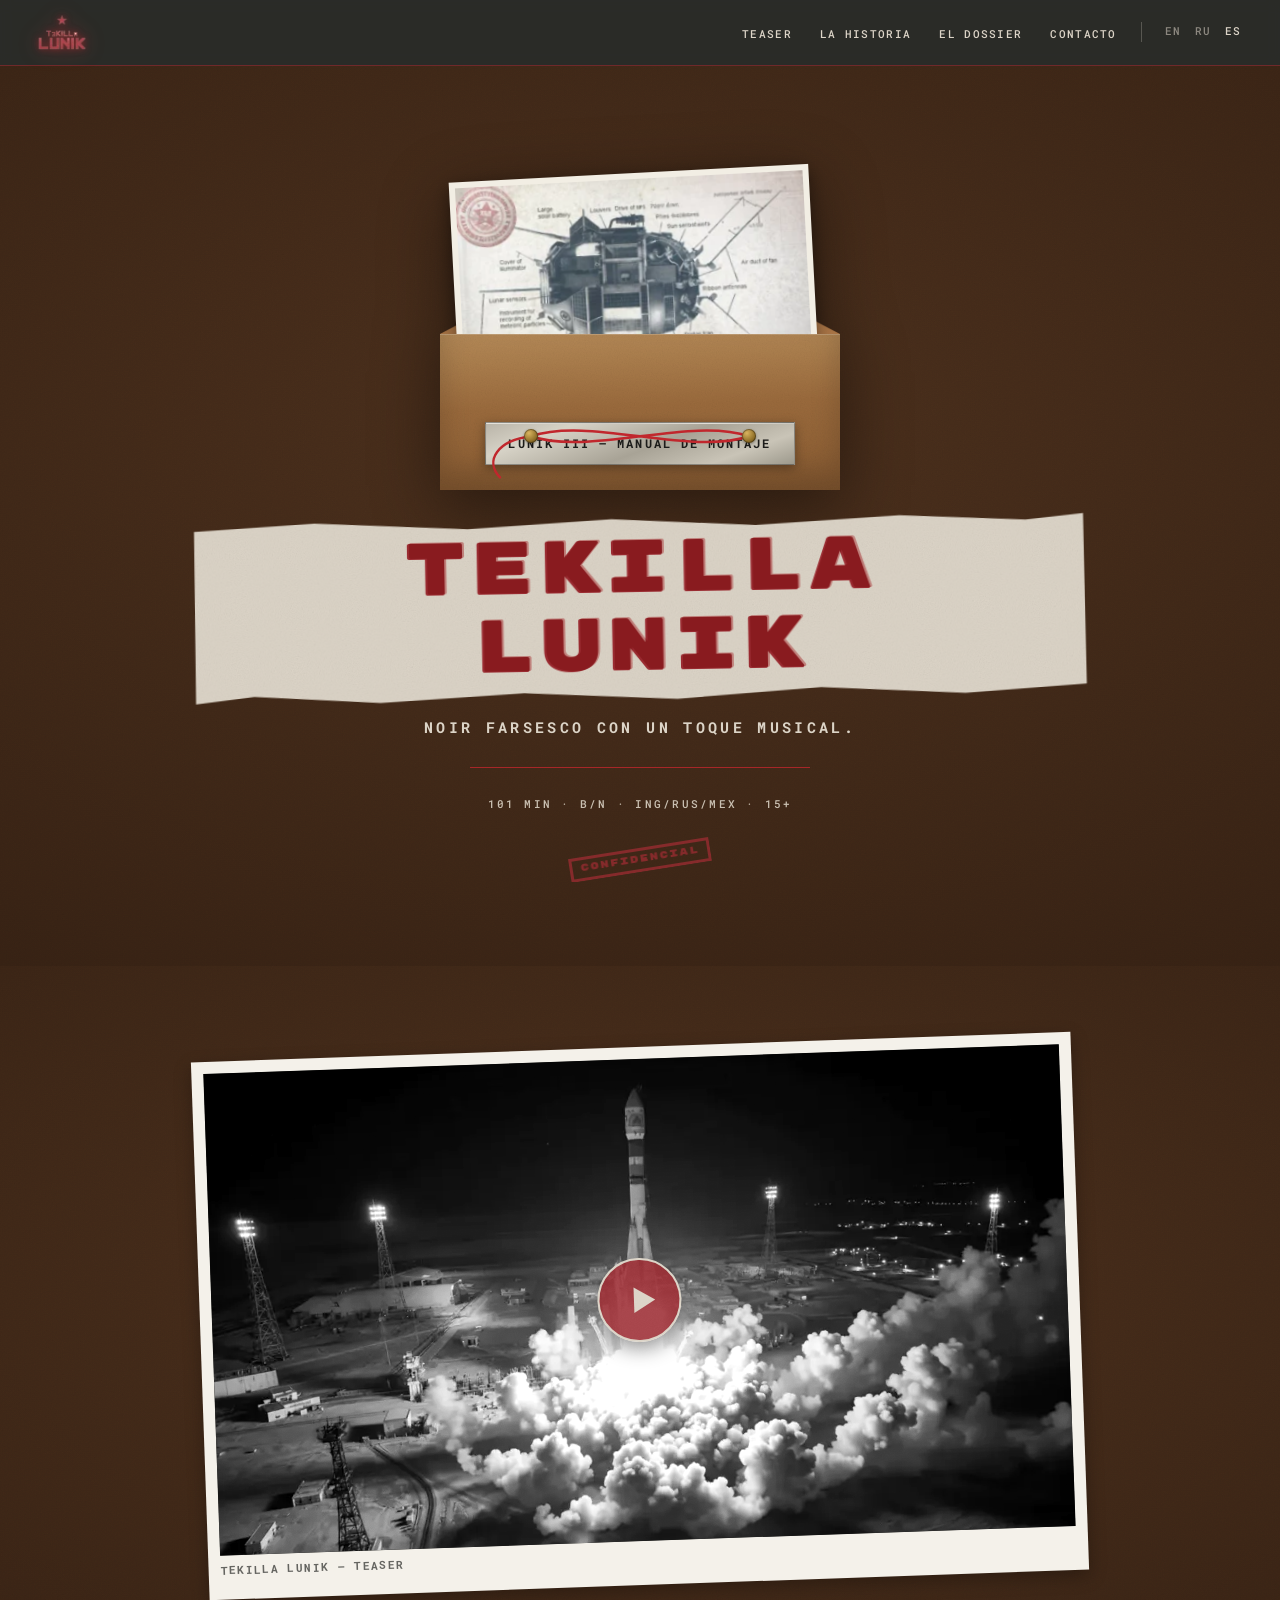
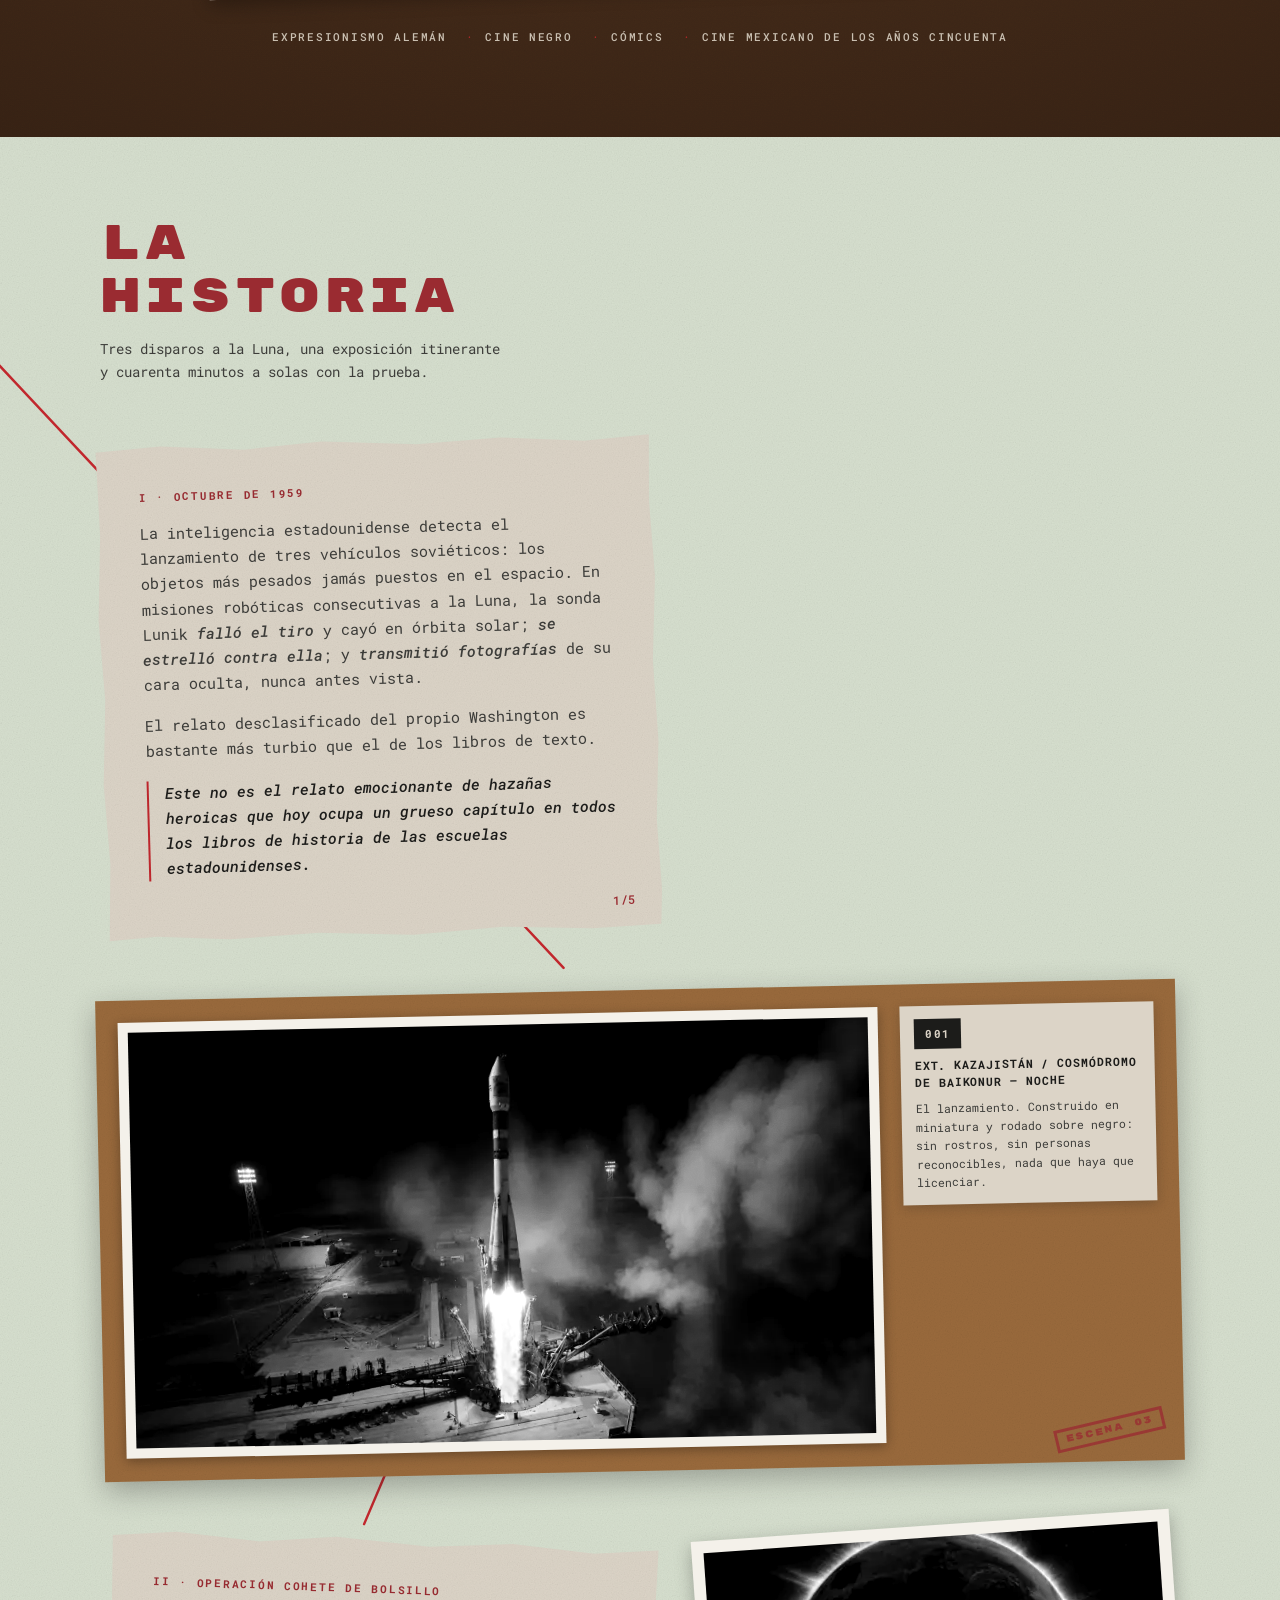
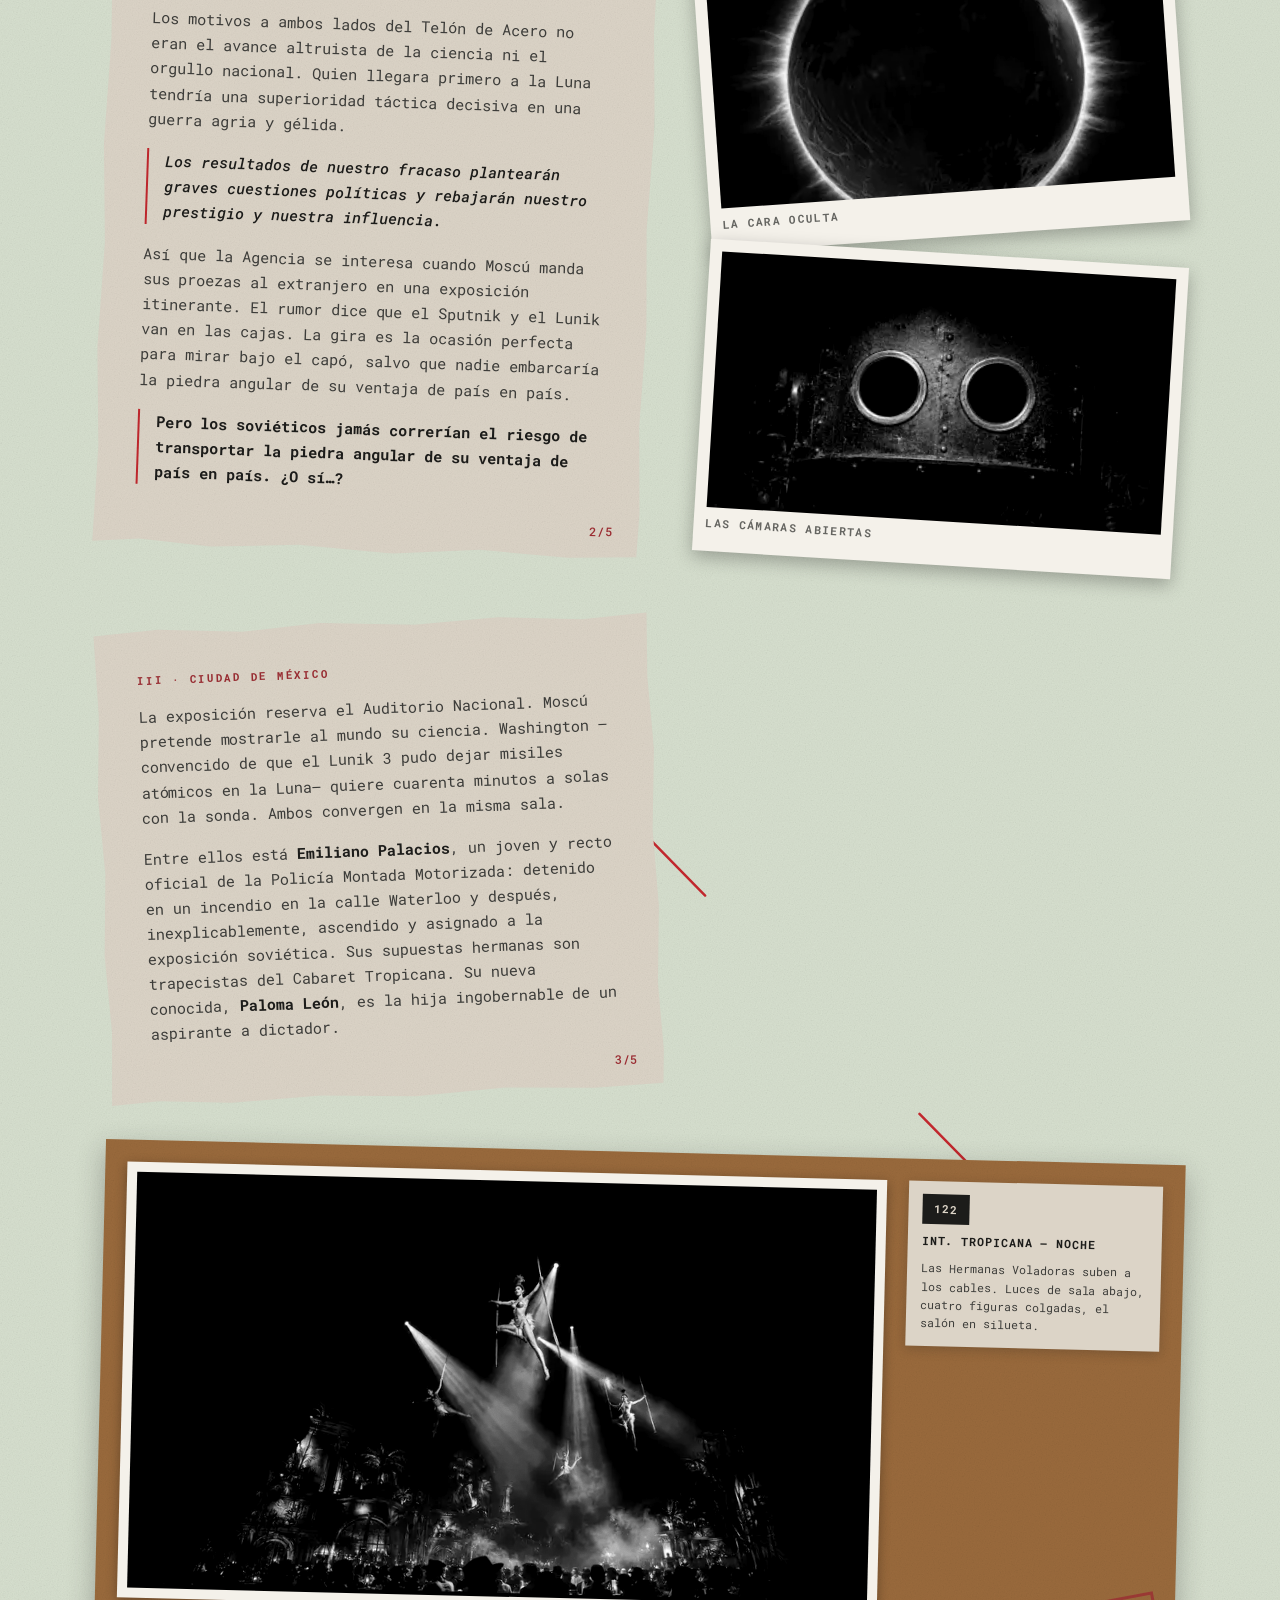
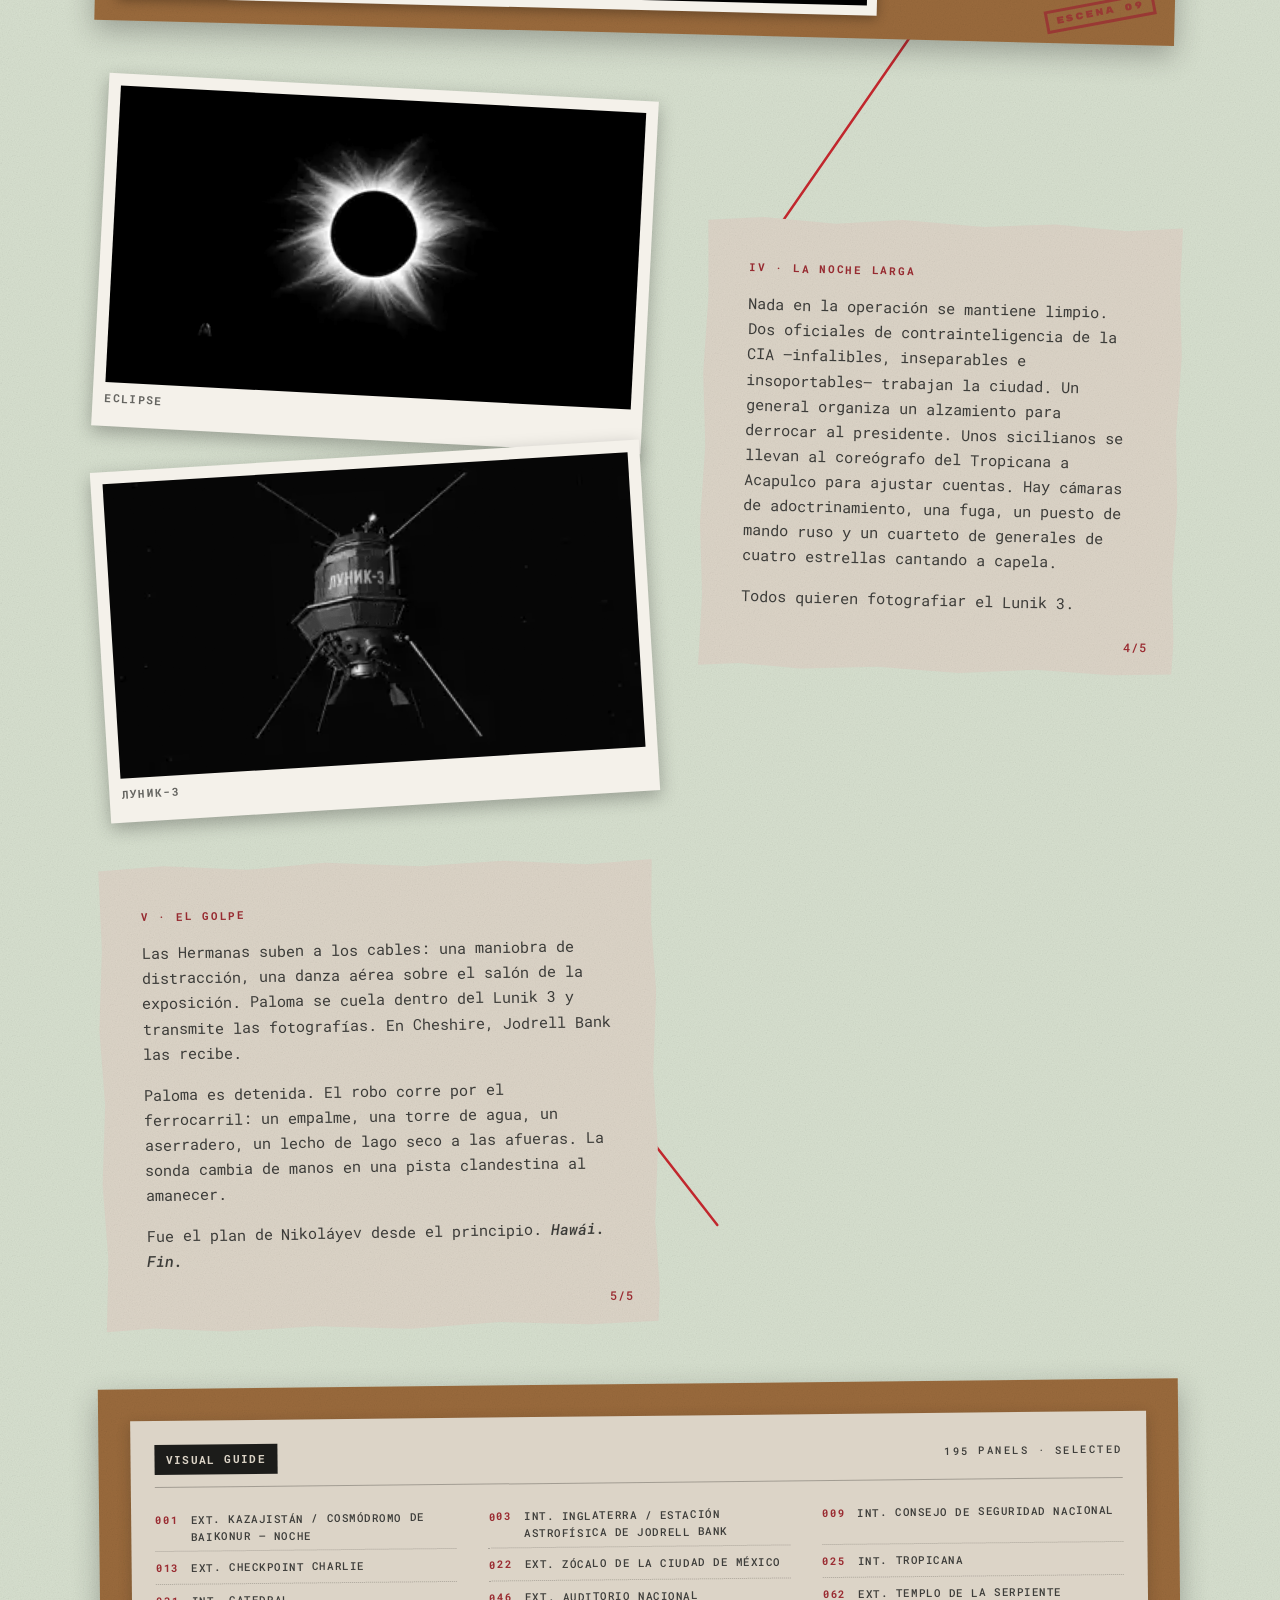
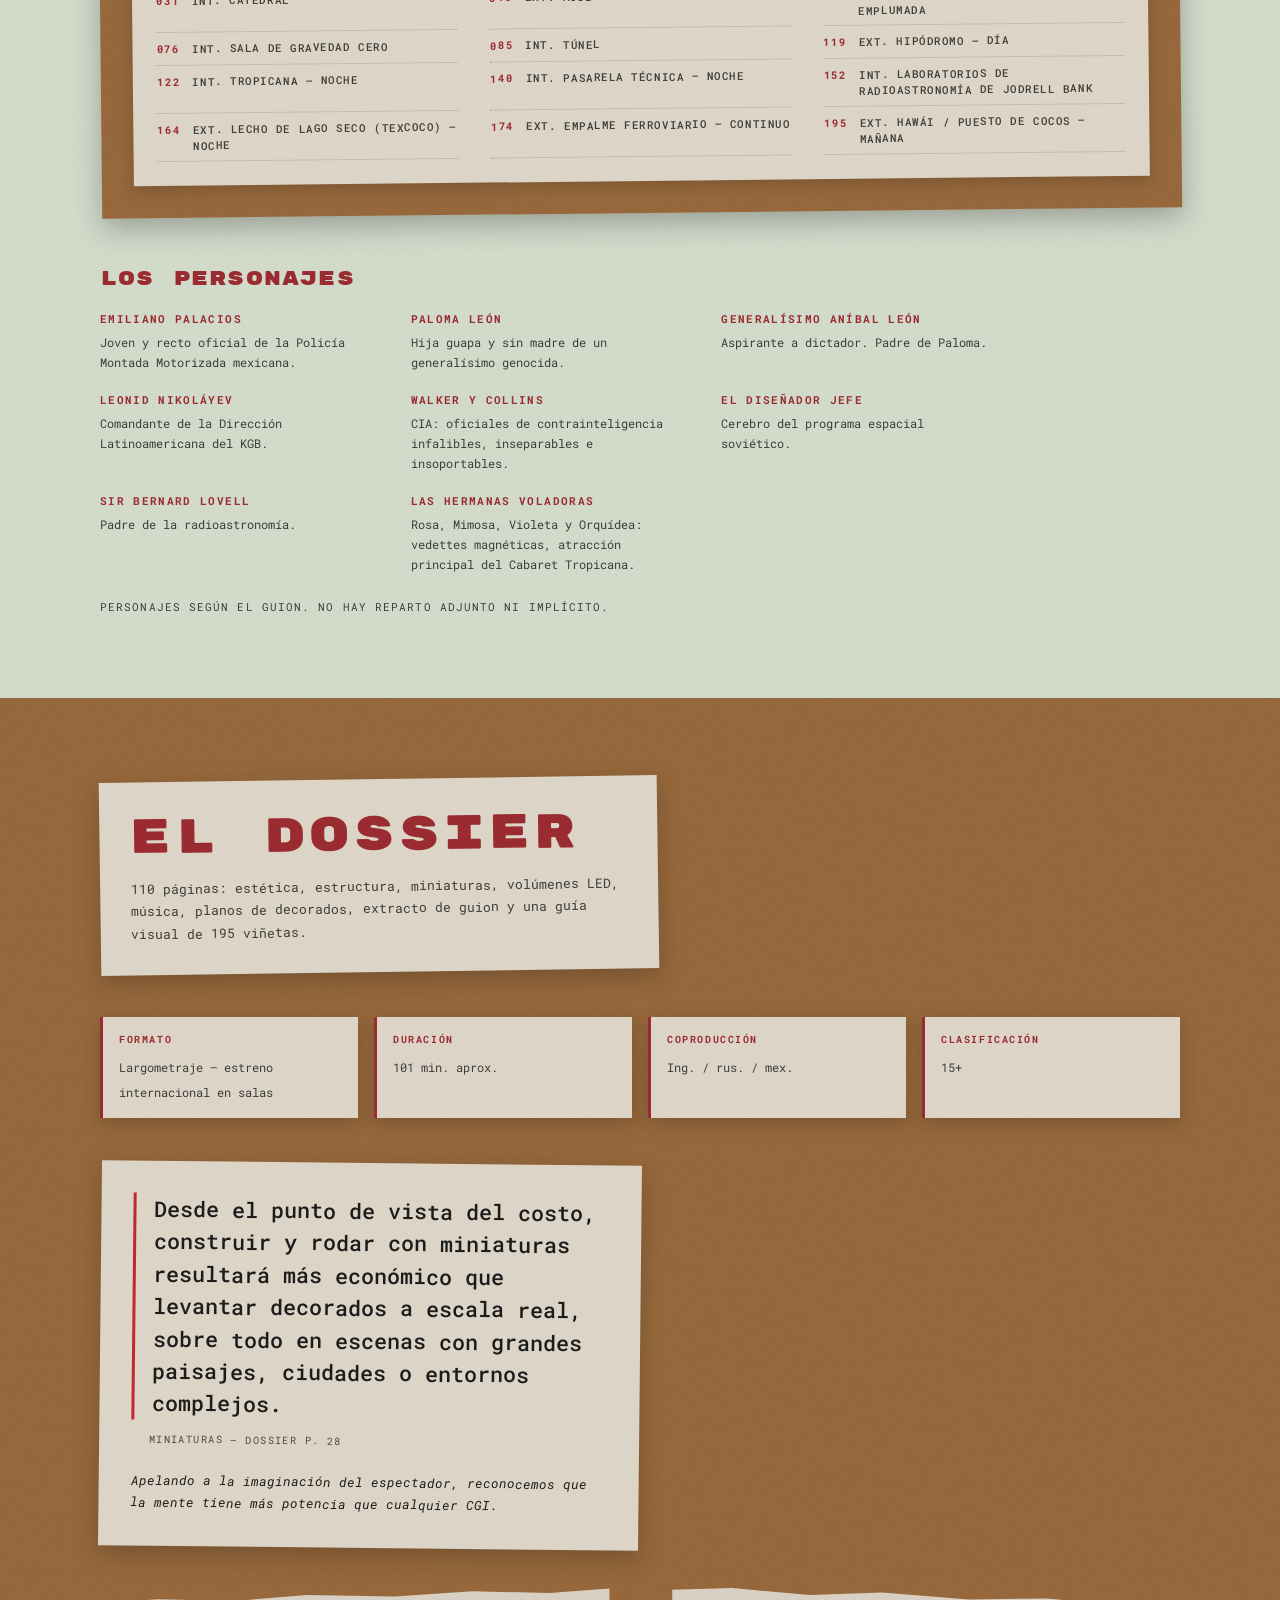
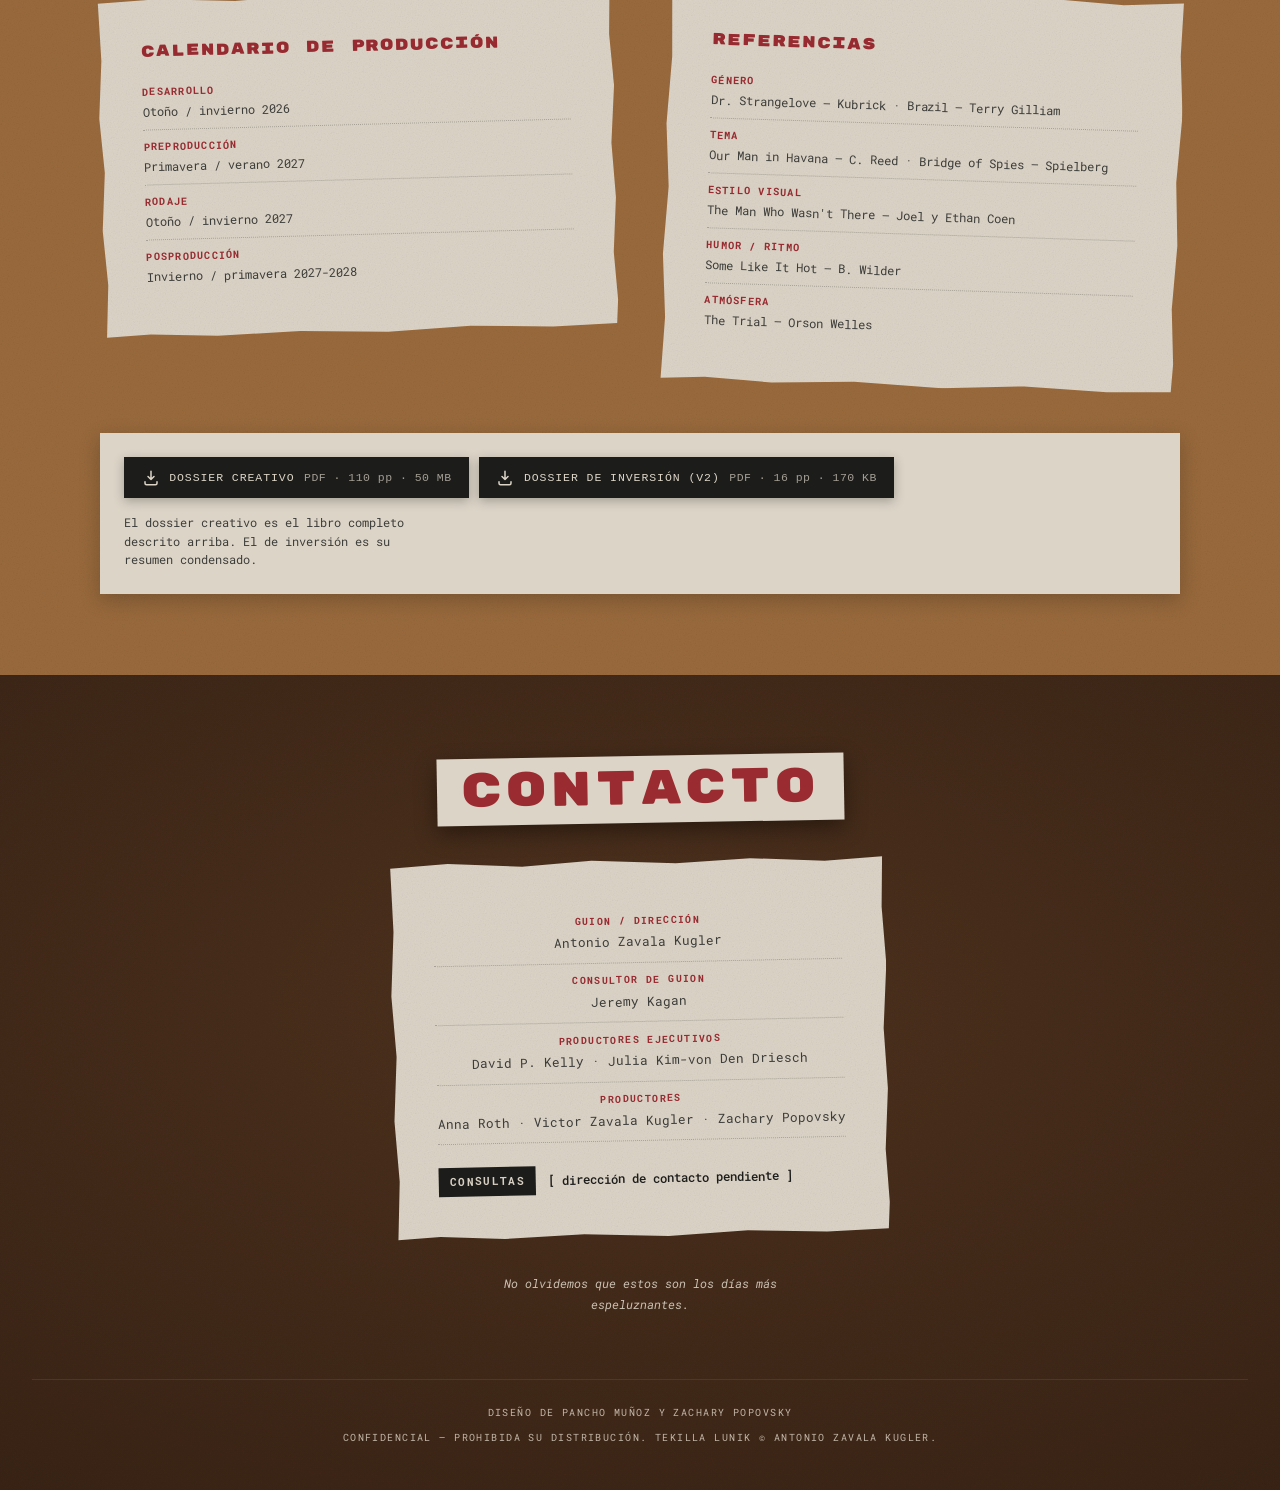
==== commit 1d7f81e1: "Fix asset paths for root deploy, restore teaser and creative deck The trilingual build was produced " ====
--- a/es/index.html
+++ b/es/index.html
@@ -1,6 +1,6 @@
 <!DOCTYPE html><html lang="es"> <head><meta charset="utf-8"><meta name="viewport" content="width=device-width, initial-scale=1"><!-- CONFIDENTIAL. This site is gated by Cloudflare Access and must never be
          indexed, cached by search engines, or previewed in link unfurls. --><meta name="robots" content="noindex, nofollow, noarchive, nosnippet, noimageindex"><meta name="googlebot" content="noindex, nofollow, noarchive, nosnippet, noimageindex"><meta name="referrer" content="no-referrer"><title>TeKillA Lunik</title><meta name="description" content="Material confidencial para inversionistas."><!-- Deliberately no Open Graph / Twitter card tags: this material should not
-         generate a preview when the link is pasted into Slack, iMessage, etc. --><link rel="icon" href="/Lunik/favicon.svg" type="image/svg+xml"><!-- Motion gate. Runs before first paint so there is no flash of settled
+         generate a preview when the link is pasted into Slack, iMessage, etc. --><link rel="icon" href="../favicon.svg" type="image/svg+xml"><!-- Motion gate. Runs before first paint so there is no flash of settled
          content. Only opts this page into the hidden start state if the browser
          can actually animate its way out of it. --><script>
       (function () {
@@ -13,25 +13,25 @@
           /* leave content visible */
         }
       })();
-    </script><link rel="stylesheet" href="/Lunik/_astro/index.CC6eWjBy.css">
-<link rel="stylesheet" href="/Lunik/_astro/index.BbJB75L6.css"></head> <body>  <a class="skip" href="#teaser" data-astro-cid-s3aaztkf>Saltar al teaser</a> <nav class="anchor-nav" aria-label="Secciones" data-astro-cid-vz7s5kwg> <!-- The alt carries the accessible name for the home link — with an image
-       brand there is no text left to name it. --> <a class="anchor-nav__brand" href="#top" data-astro-cid-vz7s5kwg> <img src="/Lunik/_astro/logo.BN6wYalx_Zt6cR2.webp" srcset="/Lunik/_astro/logo.BN6wYalx_ZTqSJm.webp 64w, /Lunik/_astro/logo.BN6wYalx_ZvemDL.webp 128w, /Lunik/_astro/logo.BN6wYalx_17uuWt.webp 192w" alt="TeKillA Lunik — volver arriba" sizes="64px" loading="eager" data-astro-cid-vz7s5kwg="true" decoding="async" fetchpriority="auto" width="433" height="268"> </a> <div class="anchor-nav__right" data-astro-cid-vz7s5kwg> <ul class="anchor-nav__links" data-astro-cid-vz7s5kwg> <li data-astro-cid-vz7s5kwg> <a href="#teaser" data-astro-cid-vz7s5kwg>Teaser</a> </li><li data-astro-cid-vz7s5kwg> <a href="#story" data-astro-cid-vz7s5kwg>La Historia</a> </li><li data-astro-cid-vz7s5kwg> <a href="#deck" data-astro-cid-vz7s5kwg>El Dossier</a> </li><li data-astro-cid-vz7s5kwg> <a href="#contact" data-astro-cid-vz7s5kwg>Contacto</a> </li> </ul> <!-- Real links to real URLs, not a JS toggle: a specific language can be
+    </script><link rel="stylesheet" href="../_astro/index.CC6eWjBy.css">
+<link rel="stylesheet" href="../_astro/index.BbJB75L6.css"></head> <body>  <a class="skip" href="#teaser" data-astro-cid-s3aaztkf>Saltar al teaser</a> <nav class="anchor-nav" aria-label="Secciones" data-astro-cid-vz7s5kwg> <!-- The alt carries the accessible name for the home link — with an image
+       brand there is no text left to name it. --> <a class="anchor-nav__brand" href="#top" data-astro-cid-vz7s5kwg> <img src="../_astro/logo.BN6wYalx_Zt6cR2.webp" srcset="../_astro/logo.BN6wYalx_ZTqSJm.webp 64w, ../_astro/logo.BN6wYalx_ZvemDL.webp 128w, ../_astro/logo.BN6wYalx_17uuWt.webp 192w" alt="TeKillA Lunik — volver arriba" sizes="64px" loading="eager" data-astro-cid-vz7s5kwg="true" decoding="async" fetchpriority="auto" width="433" height="268"> </a> <div class="anchor-nav__right" data-astro-cid-vz7s5kwg> <ul class="anchor-nav__links" data-astro-cid-vz7s5kwg> <li data-astro-cid-vz7s5kwg> <a href="#teaser" data-astro-cid-vz7s5kwg>Teaser</a> </li><li data-astro-cid-vz7s5kwg> <a href="#story" data-astro-cid-vz7s5kwg>La Historia</a> </li><li data-astro-cid-vz7s5kwg> <a href="#deck" data-astro-cid-vz7s5kwg>El Dossier</a> </li><li data-astro-cid-vz7s5kwg> <a href="#contact" data-astro-cid-vz7s5kwg>Contacto</a> </li> </ul> <!-- Real links to real URLs, not a JS toggle: a specific language can be
          sent to a specific investor, and it works with scripting off. hreflang
-         lets assistive tech announce the switch target in its own language. --> <ul class="langs" aria-label="Idioma" data-astro-cid-vz7s5kwg> <li data-astro-cid-vz7s5kwg> <a href="/Lunik/" hreflang="en" lang="en" class="langs__link" title="English" data-astro-cid-vz7s5kwg> EN </a> </li><li data-astro-cid-vz7s5kwg> <a href="/Lunik/ru/" hreflang="ru" lang="ru" class="langs__link" title="Русский" data-astro-cid-vz7s5kwg> RU </a> </li><li data-astro-cid-vz7s5kwg> <a href="/Lunik/es/" hreflang="es" lang="es" class="langs__link is-current" aria-current="true" title="Español" data-astro-cid-vz7s5kwg> ES </a> </li> </ul> </div> </nav>  <main id="top" data-astro-cid-s3aaztkf> <!-- ================= HERO — "the dossier" ================= --> <section class="hero ground-wood" data-astro-cid-s3aaztkf> <div class="hero__inner" data-astro-cid-s3aaztkf> <div class="dossier hero__dossier" aria-hidden="true" data-astro-cid-56xfey36> <!-- Flap first, so it paints behind the sheet: an opened envelope folds its
+         lets assistive tech announce the switch target in its own language. --> <ul class="langs" aria-label="Idioma" data-astro-cid-vz7s5kwg> <li data-astro-cid-vz7s5kwg> <a href="../" hreflang="en" lang="en" class="langs__link" title="English" data-astro-cid-vz7s5kwg> EN </a> </li><li data-astro-cid-vz7s5kwg> <a href="../ru/" hreflang="ru" lang="ru" class="langs__link" title="Русский" data-astro-cid-vz7s5kwg> RU </a> </li><li data-astro-cid-vz7s5kwg> <a href="../es/" hreflang="es" lang="es" class="langs__link is-current" aria-current="true" title="Español" data-astro-cid-vz7s5kwg> ES </a> </li> </ul> </div> </nav>  <main id="top" data-astro-cid-s3aaztkf> <!-- ================= HERO — "the dossier" ================= --> <section class="hero ground-wood" data-astro-cid-s3aaztkf> <div class="hero__inner" data-astro-cid-s3aaztkf> <div class="dossier hero__dossier" aria-hidden="true" data-astro-cid-56xfey36> <!-- Flap first, so it paints behind the sheet: an opened envelope folds its
        flap back behind whatever is coming out of it. --> <div class="dossier__flap" data-astro-cid-56xfey36></div> <div class="dossier__blueprint" data-astro-cid-56xfey36> <!-- Renders at ~312px inside the envelope. Capped at the source's own
              568px so it is never upscaled, and kept at a higher quality than a
              photo would need: this is line art with legible callout labels,
-             which is exactly what low-quality webp smears first. --> <img src="/Lunik/_astro/hero-blueprint.BAJOKcvA_Z14kSwt.webp" srcset="/Lunik/_astro/hero-blueprint.BAJOKcvA_1hH6OA.webp 320w, /Lunik/_astro/hero-blueprint.BAJOKcvA_Z14kSwt.webp 568w" alt sizes="320px" loading="eager" data-astro-cid-56xfey36="true" decoding="async" fetchpriority="auto" width="568" height="343"> </div> <div class="dossier__body" data-astro-cid-56xfey36> <div class="dossier__plate" data-astro-cid-56xfey36> <span class="label-plate" data-astro-cid-56xfey36>Lunik III — Manual de Montaje</span> </div> <span class="eyelet dossier__eyelet dossier__eyelet--l" data-astro-cid-56xfey36></span> <span class="eyelet dossier__eyelet dossier__eyelet--r" data-astro-cid-56xfey36></span> <!-- The winding, drawn as one continuous figure-eight between the buttons.
+             which is exactly what low-quality webp smears first. --> <img src="../_astro/hero-blueprint.BAJOKcvA_Z14kSwt.webp" srcset="../_astro/hero-blueprint.BAJOKcvA_1hH6OA.webp 320w, ../_astro/hero-blueprint.BAJOKcvA_Z14kSwt.webp 568w" alt sizes="320px" loading="eager" data-astro-cid-56xfey36="true" decoding="async" fetchpriority="auto" width="568" height="343"> </div> <div class="dossier__body" data-astro-cid-56xfey36> <div class="dossier__plate" data-astro-cid-56xfey36> <span class="label-plate" data-astro-cid-56xfey36>Lunik III — Manual de Montaje</span> </div> <span class="eyelet dossier__eyelet dossier__eyelet--l" data-astro-cid-56xfey36></span> <span class="eyelet dossier__eyelet dossier__eyelet--r" data-astro-cid-56xfey36></span> <!-- The winding, drawn as one continuous figure-eight between the buttons.
          viewBox matches the front panel's own 400x156 box and scales with it,
          so the string stays on the eyelets instead of sliding onto the plate.
          Non-scaling stroke keeps it 2.5px under the non-uniform scale. --> <svg class="dossier__string" viewBox="0 0 400 156" preserveAspectRatio="none" fill="none" focusable="false" data-astro-cid-56xfey36> <path d="M91 102 C 150 82, 250 122, 309 102 C 250 82, 150 122, 91 102" stroke="var(--color-red-string)" stroke-width="2.5" stroke-linecap="round" vector-effect="non-scaling-stroke" data-astro-cid-56xfey36></path> <path d="M91 102 C 58 106, 44 126, 60 143" stroke="var(--color-red-string)" stroke-width="2.5" stroke-linecap="round" vector-effect="non-scaling-stroke" data-astro-cid-56xfey36></path> </svg> </div> </div>  <div class="hero__lockup" data-astro-cid-s3aaztkf> <!-- The title rides a torn cream band rather than sitting on bare
                wood. Red-stamp on wood is ~1.6:1 and unreadable; on paper-note
                it is ~5.2:1, and a pasted paper label is what the dossier
                metaphor wants anyway. The title is the brand and does not
-               translate. --> <div class="hero__band" data-astro-cid-s3aaztkf> <h1 class="hero__title misregister" data-text="TeKillA Lunik" data-astro-cid-s3aaztkf>TeKillA Lunik</h1> </div> <p class="hero__tagline" data-astro-cid-s3aaztkf>Noir farsesco con un toque musical.</p> </div> <div class="hero__rule" aria-hidden="true" data-astro-cid-s3aaztkf></div> <p class="hero__facts" data-astro-cid-s3aaztkf>101 min · B/N · Ing/Rus/Mex · 15+</p> <div class="hero__stamp" data-astro-cid-s3aaztkf> <span class="stamp stamp-land" style="--rot:-9deg;" data-delay="900" aria-hidden="true"> Confidencial </span> </div> </div> </section> <!-- ================= TEASER ================= --> <section id="teaser" class="teaser-section ground-wood" data-astro-cid-s3aaztkf> <div class="teaser" data-astro-cid-r3rjpsun> <div class="teaser__frame polaroid" data-astro-cid-r3rjpsun> <div class="teaser__stage grain-over" data-file="/Lunik/media/teaser.mp4" data-title="TeKillA Lunik — teaser" data-astro-cid-r3rjpsun> <!-- Capped at the source's own 1280px: asking for 1600 would upscale. --> <img src="/Lunik/_astro/teaser-cover.5ueE1hpI_1X8Wn1.webp" srcset="/Lunik/_astro/teaser-cover.5ueE1hpI_1jxYMq.webp 640w, /Lunik/_astro/teaser-cover.5ueE1hpI_2swgB9.webp 960w, /Lunik/_astro/teaser-cover.5ueE1hpI_1X8Wn1.webp 1280w" alt="Un cohete despegando de noche en Baikonur entre una enorme nube de escape, con reflectores por toda la plataforma." sizes="(max-width: 900px) 92vw, 880px" loading="eager" data-astro-cid-r3rjpsun="true" decoding="async" fetchpriority="auto" width="1280" height="720"> <button type="button" class="teaser__play" aria-label="Reproducir el teaser" data-astro-cid-r3rjpsun> <svg viewBox="0 0 24 24" width="34" height="34" aria-hidden="true" data-astro-cid-r3rjpsun> <polygon points="6,3 21,12 6,21" fill="currentColor" data-astro-cid-r3rjpsun></polygon> </svg> </button> </div> <div class="polaroid__caption" data-astro-cid-r3rjpsun>TeKillA Lunik — teaser</div> </div> </div> <script type="module">const i=document.querySelectorAll(".teaser__stage[data-embed], .teaser__stage[data-file]");i.forEach(t=>{const a=t.querySelector(".teaser__play");a&&a.addEventListener("click",()=>{const l=t.dataset.embed,c=t.dataset.file;if(l){const r=document.createElement("iframe");r.src=l,r.title=t.dataset.title??"Teaser",r.allow="autoplay; fullscreen; picture-in-picture",r.setAttribute("allowfullscreen",""),r.className="teaser__iframe",r.referrerPolicy="strict-origin",t.replaceChildren(r);return}if(!c)return;const e=document.createElement("video");e.src=c,e.className="teaser__video",e.controls=!0,e.autoplay=!0,e.playsInline=!0,e.preload="auto",e.setAttribute("controlslist","nodownload"),e.setAttribute("title",t.dataset.title??"Teaser"),t.replaceChildren(e),e.play().catch(()=>{})})});</script>  <ul class="teaser-influences" data-astro-cid-s3aaztkf> <li data-astro-cid-s3aaztkf>Expresionismo alemán</li><li data-astro-cid-s3aaztkf>Cine negro</li><li data-astro-cid-s3aaztkf>Cómics</li><li data-astro-cid-s3aaztkf>Cine mexicano de los años cincuenta</li> </ul> </section> <!-- ================= THE STORY ================= --> <section id="story" class="story ground-sage" data-astro-cid-s3aaztkf> <!-- The through-line of the investigation and of the scroll. --> <svg class="string-draw story__string" viewBox="0 0 100 100" preserveAspectRatio="none" aria-hidden="true" focusable="false" style="position:absolute; inset:0; width:100%; height:100%; pointer-events:none; z-index:1;"> <path d="M -5 3 L 46 16 L 14 34 L 88 52 L 30 72 L 105 95" fill="none" stroke="var(--color-red-string)" stroke-width="2.5" stroke-linecap="round" vector-effect="non-scaling-stroke"></path> </svg> <div class="story__inner" data-astro-cid-s3aaztkf> <header class="story__head" data-astro-cid-s3aaztkf> <h2 class="section-title" data-astro-cid-s3aaztkf>La Historia</h2> <p class="story__standfirst" data-astro-cid-s3aaztkf>Tres disparos a la Luna, una exposición itinerante y cuarenta minutos a solas con la prueba.</p> </header> <!-- I --> <div class="story__row story__row--wide" data-astro-cid-s3aaztkf> <div class="paper-sheet prose-dossier settle story__sheet" style="--rot:-1.6deg; --settle-from:-3.6deg;" data-delay="0">  <p class="story__beat" data-astro-cid-s3aaztkf>I · Octubre de 1959</p> <p data-astro-cid-s3aaztkf>La inteligencia estadounidense detecta el lanzamiento de tres vehículos soviéticos: los objetos más pesados jamás puestos en el espacio. En misiones robóticas consecutivas a la Luna, la sonda Lunik <em>falló el tiro</em> y cayó en órbita solar; <em>se estrelló contra ella</em>; y <em>transmitió fotografías</em> de su cara oculta, nunca antes vista.</p><p data-astro-cid-s3aaztkf>El relato desclasificado del propio Washington es bastante más turbio que el de los libros de texto.</p><blockquote class="story__quote" data-astro-cid-s3aaztkf>Este no es el relato emocionante de hazañas heroicas que hoy ocupa un grueso capítulo en todos los libros de historia de las escuelas estadounidenses.</blockquote>  <span class="paper-sheet__counter">1/5</span> </div> </div> <figure class="storyboard-panel ground-kraft settle story__panel" style="--rot:-1.2deg; --settle-from:-3.2deg;" data-delay="0" data-astro-cid-nzjdxygp> <div class="storyboard-panel__grid" data-astro-cid-nzjdxygp> <div class="storyboard-panel__frame" data-astro-cid-nzjdxygp> <div class="grain-over" data-astro-cid-nzjdxygp> <img src="/Lunik/_astro/03-baikonur-liftoff.D4xRCDU0_Z1NYxg9.webp" srcset="/Lunik/_astro/03-baikonur-liftoff.D4xRCDU0_Z157FnE.webp 480w, /Lunik/_astro/03-baikonur-liftoff.D4xRCDU0_25kSPT.webp 800w, /Lunik/_astro/03-baikonur-liftoff.D4xRCDU0_ZsRm2b.webp 1100w" alt="Un cohete despegando de la plataforma en Baikonur de noche, motores encendidos, torres de servicio apartándose." sizes="(max-width: 640px) 88vw, (max-width: 1100px) 60vw, 700px" loading="lazy" decoding="async" data-astro-cid-nzjdxygp="true" fetchpriority="auto" width="1800" height="1013"> </div> </div> <figcaption class="storyboard-panel__notes" data-astro-cid-nzjdxygp> <span class="slug-tab" data-astro-cid-nzjdxygp>001</span> <p class="storyboard-panel__slug" data-astro-cid-nzjdxygp>Ext. Kazajistán / Cosmódromo de Baikonur — Noche</p> <p class="storyboard-panel__note" data-astro-cid-nzjdxygp>El lanzamiento. Construido en miniatura y rodado sobre negro: sin rostros, sin personas reconocibles, nada que haya que licenciar.</p> </figcaption> </div> <div class="storyboard-panel__stamp" data-astro-cid-nzjdxygp> <span class="stamp stamp-land" style="--rot:-12deg;" data-delay="260" aria-hidden="true"> Escena 03 </span> </div> </figure>  <!-- II --> <div class="story__row story__row--split" data-astro-cid-s3aaztkf> <div class="paper-sheet prose-dossier settle story__sheet" style="--rot:2deg; --settle-from:0deg;" data-delay="0">  <p class="story__beat" data-astro-cid-s3aaztkf>II · Operación Cohete de Bolsillo</p> <p data-astro-cid-s3aaztkf>Los motivos a ambos lados del Telón de Acero no eran el avance altruista de la ciencia ni el orgullo nacional. Quien llegara primero a la Luna tendría una superioridad táctica decisiva en una guerra agria y gélida.</p><blockquote class="story__quote" data-astro-cid-s3aaztkf>Los resultados de nuestro fracaso plantearán graves cuestiones políticas y rebajarán nuestro prestigio y nuestra influencia.</blockquote> <p data-astro-cid-s3aaztkf>Así que la Agencia se interesa cuando Moscú manda sus proezas al extranjero en una exposición itinerante. El rumor dice que el Sputnik y el Lunik van en las cajas. La gira es la ocasión perfecta para mirar bajo el capó, salvo que nadie embarcaría la piedra angular de su ventaja de país en país.</p><blockquote class="story__quote story__quote--hook" data-astro-cid-s3aaztkf> Pero los soviéticos jamás correrían el riesgo de transportar la piedra angular de su ventaja de país en país. ¿O sí…? </blockquote>  <span class="paper-sheet__counter">2/5</span> </div> <div class="story__cluster" data-astro-cid-s3aaztkf> <figure class="polaroid settle story__pola" style="--rot:-4deg; --settle-from:-7deg;" data-delay="0"> <div class="grain-over"> <img src="/Lunik/_astro/05-farside.bltbNIgz_lYBTT.webp" srcset="/Lunik/_astro/05-farside.bltbNIgz_1LdxKi.webp 360w, /Lunik/_astro/05-farside.bltbNIgz_1HPLB3.webp 720w" alt="La cara oculta de la Luna en eclipse: más un hueco que una roca." sizes="(max-width: 780px) 70vw, 340px" loading="lazy" decoding="async" fetchpriority="auto" width="1800" height="1013"> </div> <figcaption class="polaroid__caption">La cara oculta</figcaption> </figure> <figure class="polaroid settle story__pola story__pola--offset" style="--rot:3.5deg; --settle-from:0.5deg;" data-delay="120"> <div class="grain-over"> <img src="/Lunik/_astro/05-ports-open.BW4LfNXn_XGYsn.webp" srcset="/Lunik/_astro/05-ports-open.BW4LfNXn_2wgcpL.webp 360w, /Lunik/_astro/05-ports-open.BW4LfNXn_Z2a5QE1.webp 720w" alt="Macro del casco remachado de la sonda: las tapas de ambos objetivos retiradas, las aberturas mirando al frente." sizes="(max-width: 780px) 70vw, 340px" loading="lazy" decoding="async" fetchpriority="auto" width="1800" height="1013"> </div> <figcaption class="polaroid__caption">Las cámaras abiertas</figcaption> </figure> </div> </div> <!-- III --> <div class="story__row story__row--wide" data-astro-cid-s3aaztkf> <div class="paper-sheet prose-dossier settle story__sheet" style="--rot:-2.2deg; --settle-from:-4.2deg;" data-delay="0">  <p class="story__beat" data-astro-cid-s3aaztkf>III · Ciudad de México</p> <p data-astro-cid-s3aaztkf>La exposición reserva el Auditorio Nacional. Moscú pretende mostrarle al mundo su ciencia. Washington —convencido de que el Lunik 3 pudo dejar misiles atómicos en la Luna— quiere cuarenta minutos a solas con la sonda. Ambos convergen en la misma sala.</p><p data-astro-cid-s3aaztkf>Entre ellos está <strong>Emiliano Palacios</strong>, un joven y recto oficial de la Policía Montada Motorizada: detenido en un incendio en la calle Waterloo y después, inexplicablemente, ascendido y asignado a la exposición soviética. Sus supuestas hermanas son trapecistas del Cabaret Tropicana. Su nueva conocida, <strong>Paloma León</strong>, es la hija ingobernable de un aspirante a dictador.</p> <span class="paper-sheet__counter">3/5</span> </div> </div> <figure class="storyboard-panel ground-kraft settle story__panel" style="--rot:1.4deg; --settle-from:-0.6000000000000001deg;" data-delay="0" data-astro-cid-nzjdxygp> <div class="storyboard-panel__grid" data-astro-cid-nzjdxygp> <div class="storyboard-panel__frame" data-astro-cid-nzjdxygp> <div class="grain-over" data-astro-cid-nzjdxygp> <img src="/Lunik/_astro/09-tropicana.AUNc6jVQ_Z1TDI3R.webp" srcset="/Lunik/_astro/09-tropicana.AUNc6jVQ_Z262PMR.webp 480w, /Lunik/_astro/09-tropicana.AUNc6jVQ_ZmlFKc.webp 800w, /Lunik/_astro/09-tropicana.AUNc6jVQ_Z2f8fmz.webp 1100w" alt="Trapecistas suspendidas entre haces de reflectores cruzados sobre el cabaret Tropicana, el público en silueta." sizes="(max-width: 640px) 88vw, (max-width: 1100px) 60vw, 700px" loading="lazy" decoding="async" data-astro-cid-nzjdxygp="true" fetchpriority="auto" width="1800" height="1013"> </div> </div> <figcaption class="storyboard-panel__notes" data-astro-cid-nzjdxygp> <span class="slug-tab" data-astro-cid-nzjdxygp>122</span> <p class="storyboard-panel__slug" data-astro-cid-nzjdxygp>Int. Tropicana — Noche</p> <p class="storyboard-panel__note" data-astro-cid-nzjdxygp>Las Hermanas Voladoras suben a los cables. Luces de sala abajo, cuatro figuras colgadas, el salón en silueta.</p> </figcaption> </div> <div class="storyboard-panel__stamp" data-astro-cid-nzjdxygp> <span class="stamp stamp-land" style="--rot:-12deg;" data-delay="260" aria-hidden="true"> Escena 09 </span> </div> </figure>  <!-- IV --> <div class="story__row story__row--split story__row--reverse" data-astro-cid-s3aaztkf> <div class="paper-sheet prose-dossier settle story__sheet" style="--rot:1.4deg; --settle-from:-0.6000000000000001deg;" data-delay="0">  <p class="story__beat" data-astro-cid-s3aaztkf>IV · La noche larga</p> <p data-astro-cid-s3aaztkf>Nada en la operación se mantiene limpio. Dos oficiales de contrainteligencia de la CIA —infalibles, inseparables e insoportables— trabajan la ciudad. Un general organiza un alzamiento para derrocar al presidente. Unos sicilianos se llevan al coreógrafo del Tropicana a Acapulco para ajustar cuentas. Hay cámaras de adoctrinamiento, una fuga, un puesto de mando ruso y un cuarteto de generales de cuatro estrellas cantando a capela.</p><p data-astro-cid-s3aaztkf>Todos quieren fotografiar el Lunik 3.</p> <span class="paper-sheet__counter">4/5</span> </div> <div class="story__cluster" data-astro-cid-s3aaztkf> <figure class="polaroid settle story__pola" style="--rot:3deg; --settle-from:0deg;" data-delay="0"> <div class="grain-over"> <img src="/Lunik/_astro/05-eclipse.ChaowxgN_15J3HT.webp" srcset="/Lunik/_astro/05-eclipse.ChaowxgN_Z2iubPq.webp 360w, /Lunik/_astro/05-eclipse.ChaowxgN_Z2lQWYF.webp 720w" alt="Eclipse: la corona del sol ardiendo alrededor de un disco negro." sizes="(max-width: 780px) 70vw, 340px" loading="lazy" decoding="async" fetchpriority="auto" width="1800" height="1013"> </div> <figcaption class="polaroid__caption">Eclipse</figcaption> </figure> <figure class="polaroid settle story__pola story__pola--offset" style="--rot:-3.5deg; --settle-from:-6.5deg;" data-delay="120"> <div class="grain-over"> <img src="/Lunik/_astro/05-lunik3-deployed.BMPiBYhZ_5zj1g.webp" srcset="/Lunik/_astro/05-lunik3-deployed.BMPiBYhZ_FxBMd.webp 360w, /Lunik/_astro/05-lunik3-deployed.BMPiBYhZ_Z1H5UTU.webp 720w" alt="La sonda ЛУНИК-3 en el espacio, antenas totalmente desplegadas, estrellas al fondo." sizes="(max-width: 780px) 70vw, 340px" loading="lazy" decoding="async" fetchpriority="auto" width="1280" height="720"> </div> <figcaption class="polaroid__caption">Луник-3</figcaption> </figure> </div> </div> <!-- V --> <div class="story__row story__row--wide" data-astro-cid-s3aaztkf> <div class="paper-sheet prose-dossier settle story__sheet" style="--rot:-1deg; --settle-from:-3deg;" data-delay="0">  <p class="story__beat" data-astro-cid-s3aaztkf>V · El golpe</p> <p data-astro-cid-s3aaztkf>Las Hermanas suben a los cables: una maniobra de distracción, una danza aérea sobre el salón de la exposición. Paloma se cuela dentro del Lunik 3 y transmite las fotografías. En Cheshire, Jodrell Bank las recibe.</p><p data-astro-cid-s3aaztkf>Paloma es detenida. El robo corre por el ferrocarril: un empalme, una torre de agua, un aserradero, un lecho de lago seco a las afueras. La sonda cambia de manos en una pista clandestina al amanecer.</p><p data-astro-cid-s3aaztkf>Fue el plan de Nikoláyev desde el principio. <em>Hawái. Fin.</em></p> <span class="paper-sheet__counter">5/5</span> </div> </div> <div class="slug-board ground-kraft settle story__slugs" style="--rot:-0.6deg; --settle-from:-2.6deg;" data-astro-cid-ckegfo76> <!-- Head and list share one cream sheet rather than sitting on bare kraft:
+               translate. --> <div class="hero__band" data-astro-cid-s3aaztkf> <h1 class="hero__title misregister" data-text="TeKillA Lunik" data-astro-cid-s3aaztkf>TeKillA Lunik</h1> </div> <p class="hero__tagline" data-astro-cid-s3aaztkf>Noir farsesco con un toque musical.</p> </div> <div class="hero__rule" aria-hidden="true" data-astro-cid-s3aaztkf></div> <p class="hero__facts" data-astro-cid-s3aaztkf>101 min · B/N · Ing/Rus/Mex · 15+</p> <div class="hero__stamp" data-astro-cid-s3aaztkf> <span class="stamp stamp-land" style="--rot:-9deg;" data-delay="900" aria-hidden="true"> Confidencial </span> </div> </div> </section> <!-- ================= TEASER ================= --> <section id="teaser" class="teaser-section ground-wood" data-astro-cid-s3aaztkf> <div class="teaser" data-astro-cid-r3rjpsun> <div class="teaser__frame polaroid" data-astro-cid-r3rjpsun> <div class="teaser__stage grain-over" data-file="../media/teaser.mp4" data-title="TeKillA Lunik — teaser" data-astro-cid-r3rjpsun> <!-- Capped at the source's own 1280px: asking for 1600 would upscale. --> <img src="../_astro/teaser-cover.5ueE1hpI_1X8Wn1.webp" srcset="../_astro/teaser-cover.5ueE1hpI_1jxYMq.webp 640w, ../_astro/teaser-cover.5ueE1hpI_2swgB9.webp 960w, ../_astro/teaser-cover.5ueE1hpI_1X8Wn1.webp 1280w" alt="Un cohete despegando de noche en Baikonur entre una enorme nube de escape, con reflectores por toda la plataforma." sizes="(max-width: 900px) 92vw, 880px" loading="eager" data-astro-cid-r3rjpsun="true" decoding="async" fetchpriority="auto" width="1280" height="720"> <button type="button" class="teaser__play" aria-label="Reproducir el teaser" data-astro-cid-r3rjpsun> <svg viewBox="0 0 24 24" width="34" height="34" aria-hidden="true" data-astro-cid-r3rjpsun> <polygon points="6,3 21,12 6,21" fill="currentColor" data-astro-cid-r3rjpsun></polygon> </svg> </button> </div> <div class="polaroid__caption" data-astro-cid-r3rjpsun>TeKillA Lunik — teaser</div> </div> </div> <script type="module">const i=document.querySelectorAll(".teaser__stage[data-embed], .teaser__stage[data-file]");i.forEach(t=>{const a=t.querySelector(".teaser__play");a&&a.addEventListener("click",()=>{const l=t.dataset.embed,c=t.dataset.file;if(l){const r=document.createElement("iframe");r.src=l,r.title=t.dataset.title??"Teaser",r.allow="autoplay; fullscreen; picture-in-picture",r.setAttribute("allowfullscreen",""),r.className="teaser__iframe",r.referrerPolicy="strict-origin",t.replaceChildren(r);return}if(!c)return;const e=document.createElement("video");e.src=c,e.className="teaser__video",e.controls=!0,e.autoplay=!0,e.playsInline=!0,e.preload="auto",e.setAttribute("controlslist","nodownload"),e.setAttribute("title",t.dataset.title??"Teaser"),t.replaceChildren(e),e.play().catch(()=>{})})});</script>  <ul class="teaser-influences" data-astro-cid-s3aaztkf> <li data-astro-cid-s3aaztkf>Expresionismo alemán</li><li data-astro-cid-s3aaztkf>Cine negro</li><li data-astro-cid-s3aaztkf>Cómics</li><li data-astro-cid-s3aaztkf>Cine mexicano de los años cincuenta</li> </ul> </section> <!-- ================= THE STORY ================= --> <section id="story" class="story ground-sage" data-astro-cid-s3aaztkf> <!-- The through-line of the investigation and of the scroll. --> <svg class="string-draw story__string" viewBox="0 0 100 100" preserveAspectRatio="none" aria-hidden="true" focusable="false" style="position:absolute; inset:0; width:100%; height:100%; pointer-events:none; z-index:1;"> <path d="M -5 3 L 46 16 L 14 34 L 88 52 L 30 72 L 105 95" fill="none" stroke="var(--color-red-string)" stroke-width="2.5" stroke-linecap="round" vector-effect="non-scaling-stroke"></path> </svg> <div class="story__inner" data-astro-cid-s3aaztkf> <header class="story__head" data-astro-cid-s3aaztkf> <h2 class="section-title" data-astro-cid-s3aaztkf>La Historia</h2> <p class="story__standfirst" data-astro-cid-s3aaztkf>Tres disparos a la Luna, una exposición itinerante y cuarenta minutos a solas con la prueba.</p> </header> <!-- I --> <div class="story__row story__row--wide" data-astro-cid-s3aaztkf> <div class="paper-sheet prose-dossier settle story__sheet" style="--rot:-1.6deg; --settle-from:-3.6deg;" data-delay="0">  <p class="story__beat" data-astro-cid-s3aaztkf>I · Octubre de 1959</p> <p data-astro-cid-s3aaztkf>La inteligencia estadounidense detecta el lanzamiento de tres vehículos soviéticos: los objetos más pesados jamás puestos en el espacio. En misiones robóticas consecutivas a la Luna, la sonda Lunik <em>falló el tiro</em> y cayó en órbita solar; <em>se estrelló contra ella</em>; y <em>transmitió fotografías</em> de su cara oculta, nunca antes vista.</p><p data-astro-cid-s3aaztkf>El relato desclasificado del propio Washington es bastante más turbio que el de los libros de texto.</p><blockquote class="story__quote" data-astro-cid-s3aaztkf>Este no es el relato emocionante de hazañas heroicas que hoy ocupa un grueso capítulo en todos los libros de historia de las escuelas estadounidenses.</blockquote>  <span class="paper-sheet__counter">1/5</span> </div> </div> <figure class="storyboard-panel ground-kraft settle story__panel" style="--rot:-1.2deg; --settle-from:-3.2deg;" data-delay="0" data-astro-cid-nzjdxygp> <div class="storyboard-panel__grid" data-astro-cid-nzjdxygp> <div class="storyboard-panel__frame" data-astro-cid-nzjdxygp> <div class="grain-over" data-astro-cid-nzjdxygp> <img src="../_astro/03-baikonur-liftoff.D4xRCDU0_Z1NYxg9.webp" srcset="../_astro/03-baikonur-liftoff.D4xRCDU0_Z157FnE.webp 480w, ../_astro/03-baikonur-liftoff.D4xRCDU0_25kSPT.webp 800w, ../_astro/03-baikonur-liftoff.D4xRCDU0_ZsRm2b.webp 1100w" alt="Un cohete despegando de la plataforma en Baikonur de noche, motores encendidos, torres de servicio apartándose." sizes="(max-width: 640px) 88vw, (max-width: 1100px) 60vw, 700px" loading="lazy" decoding="async" data-astro-cid-nzjdxygp="true" fetchpriority="auto" width="1800" height="1013"> </div> </div> <figcaption class="storyboard-panel__notes" data-astro-cid-nzjdxygp> <span class="slug-tab" data-astro-cid-nzjdxygp>001</span> <p class="storyboard-panel__slug" data-astro-cid-nzjdxygp>Ext. Kazajistán / Cosmódromo de Baikonur — Noche</p> <p class="storyboard-panel__note" data-astro-cid-nzjdxygp>El lanzamiento. Construido en miniatura y rodado sobre negro: sin rostros, sin personas reconocibles, nada que haya que licenciar.</p> </figcaption> </div> <div class="storyboard-panel__stamp" data-astro-cid-nzjdxygp> <span class="stamp stamp-land" style="--rot:-12deg;" data-delay="260" aria-hidden="true"> Escena 03 </span> </div> </figure>  <!-- II --> <div class="story__row story__row--split" data-astro-cid-s3aaztkf> <div class="paper-sheet prose-dossier settle story__sheet" style="--rot:2deg; --settle-from:0deg;" data-delay="0">  <p class="story__beat" data-astro-cid-s3aaztkf>II · Operación Cohete de Bolsillo</p> <p data-astro-cid-s3aaztkf>Los motivos a ambos lados del Telón de Acero no eran el avance altruista de la ciencia ni el orgullo nacional. Quien llegara primero a la Luna tendría una superioridad táctica decisiva en una guerra agria y gélida.</p><blockquote class="story__quote" data-astro-cid-s3aaztkf>Los resultados de nuestro fracaso plantearán graves cuestiones políticas y rebajarán nuestro prestigio y nuestra influencia.</blockquote> <p data-astro-cid-s3aaztkf>Así que la Agencia se interesa cuando Moscú manda sus proezas al extranjero en una exposición itinerante. El rumor dice que el Sputnik y el Lunik van en las cajas. La gira es la ocasión perfecta para mirar bajo el capó, salvo que nadie embarcaría la piedra angular de su ventaja de país en país.</p><blockquote class="story__quote story__quote--hook" data-astro-cid-s3aaztkf> Pero los soviéticos jamás correrían el riesgo de transportar la piedra angular de su ventaja de país en país. ¿O sí…? </blockquote>  <span class="paper-sheet__counter">2/5</span> </div> <div class="story__cluster" data-astro-cid-s3aaztkf> <figure class="polaroid settle story__pola" style="--rot:-4deg; --settle-from:-7deg;" data-delay="0"> <div class="grain-over"> <img src="../_astro/05-farside.bltbNIgz_lYBTT.webp" srcset="../_astro/05-farside.bltbNIgz_1LdxKi.webp 360w, ../_astro/05-farside.bltbNIgz_1HPLB3.webp 720w" alt="La cara oculta de la Luna en eclipse: más un hueco que una roca." sizes="(max-width: 780px) 70vw, 340px" loading="lazy" decoding="async" fetchpriority="auto" width="1800" height="1013"> </div> <figcaption class="polaroid__caption">La cara oculta</figcaption> </figure> <figure class="polaroid settle story__pola story__pola--offset" style="--rot:3.5deg; --settle-from:0.5deg;" data-delay="120"> <div class="grain-over"> <img src="../_astro/05-ports-open.BW4LfNXn_XGYsn.webp" srcset="../_astro/05-ports-open.BW4LfNXn_2wgcpL.webp 360w, ../_astro/05-ports-open.BW4LfNXn_Z2a5QE1.webp 720w" alt="Macro del casco remachado de la sonda: las tapas de ambos objetivos retiradas, las aberturas mirando al frente." sizes="(max-width: 780px) 70vw, 340px" loading="lazy" decoding="async" fetchpriority="auto" width="1800" height="1013"> </div> <figcaption class="polaroid__caption">Las cámaras abiertas</figcaption> </figure> </div> </div> <!-- III --> <div class="story__row story__row--wide" data-astro-cid-s3aaztkf> <div class="paper-sheet prose-dossier settle story__sheet" style="--rot:-2.2deg; --settle-from:-4.2deg;" data-delay="0">  <p class="story__beat" data-astro-cid-s3aaztkf>III · Ciudad de México</p> <p data-astro-cid-s3aaztkf>La exposición reserva el Auditorio Nacional. Moscú pretende mostrarle al mundo su ciencia. Washington —convencido de que el Lunik 3 pudo dejar misiles atómicos en la Luna— quiere cuarenta minutos a solas con la sonda. Ambos convergen en la misma sala.</p><p data-astro-cid-s3aaztkf>Entre ellos está <strong>Emiliano Palacios</strong>, un joven y recto oficial de la Policía Montada Motorizada: detenido en un incendio en la calle Waterloo y después, inexplicablemente, ascendido y asignado a la exposición soviética. Sus supuestas hermanas son trapecistas del Cabaret Tropicana. Su nueva conocida, <strong>Paloma León</strong>, es la hija ingobernable de un aspirante a dictador.</p> <span class="paper-sheet__counter">3/5</span> </div> </div> <figure class="storyboard-panel ground-kraft settle story__panel" style="--rot:1.4deg; --settle-from:-0.6000000000000001deg;" data-delay="0" data-astro-cid-nzjdxygp> <div class="storyboard-panel__grid" data-astro-cid-nzjdxygp> <div class="storyboard-panel__frame" data-astro-cid-nzjdxygp> <div class="grain-over" data-astro-cid-nzjdxygp> <img src="../_astro/09-tropicana.AUNc6jVQ_Z1TDI3R.webp" srcset="../_astro/09-tropicana.AUNc6jVQ_Z262PMR.webp 480w, ../_astro/09-tropicana.AUNc6jVQ_ZmlFKc.webp 800w, ../_astro/09-tropicana.AUNc6jVQ_Z2f8fmz.webp 1100w" alt="Trapecistas suspendidas entre haces de reflectores cruzados sobre el cabaret Tropicana, el público en silueta." sizes="(max-width: 640px) 88vw, (max-width: 1100px) 60vw, 700px" loading="lazy" decoding="async" data-astro-cid-nzjdxygp="true" fetchpriority="auto" width="1800" height="1013"> </div> </div> <figcaption class="storyboard-panel__notes" data-astro-cid-nzjdxygp> <span class="slug-tab" data-astro-cid-nzjdxygp>122</span> <p class="storyboard-panel__slug" data-astro-cid-nzjdxygp>Int. Tropicana — Noche</p> <p class="storyboard-panel__note" data-astro-cid-nzjdxygp>Las Hermanas Voladoras suben a los cables. Luces de sala abajo, cuatro figuras colgadas, el salón en silueta.</p> </figcaption> </div> <div class="storyboard-panel__stamp" data-astro-cid-nzjdxygp> <span class="stamp stamp-land" style="--rot:-12deg;" data-delay="260" aria-hidden="true"> Escena 09 </span> </div> </figure>  <!-- IV --> <div class="story__row story__row--split story__row--reverse" data-astro-cid-s3aaztkf> <div class="paper-sheet prose-dossier settle story__sheet" style="--rot:1.4deg; --settle-from:-0.6000000000000001deg;" data-delay="0">  <p class="story__beat" data-astro-cid-s3aaztkf>IV · La noche larga</p> <p data-astro-cid-s3aaztkf>Nada en la operación se mantiene limpio. Dos oficiales de contrainteligencia de la CIA —infalibles, inseparables e insoportables— trabajan la ciudad. Un general organiza un alzamiento para derrocar al presidente. Unos sicilianos se llevan al coreógrafo del Tropicana a Acapulco para ajustar cuentas. Hay cámaras de adoctrinamiento, una fuga, un puesto de mando ruso y un cuarteto de generales de cuatro estrellas cantando a capela.</p><p data-astro-cid-s3aaztkf>Todos quieren fotografiar el Lunik 3.</p> <span class="paper-sheet__counter">4/5</span> </div> <div class="story__cluster" data-astro-cid-s3aaztkf> <figure class="polaroid settle story__pola" style="--rot:3deg; --settle-from:0deg;" data-delay="0"> <div class="grain-over"> <img src="../_astro/05-eclipse.ChaowxgN_15J3HT.webp" srcset="../_astro/05-eclipse.ChaowxgN_Z2iubPq.webp 360w, ../_astro/05-eclipse.ChaowxgN_Z2lQWYF.webp 720w" alt="Eclipse: la corona del sol ardiendo alrededor de un disco negro." sizes="(max-width: 780px) 70vw, 340px" loading="lazy" decoding="async" fetchpriority="auto" width="1800" height="1013"> </div> <figcaption class="polaroid__caption">Eclipse</figcaption> </figure> <figure class="polaroid settle story__pola story__pola--offset" style="--rot:-3.5deg; --settle-from:-6.5deg;" data-delay="120"> <div class="grain-over"> <img src="../_astro/05-lunik3-deployed.BMPiBYhZ_5zj1g.webp" srcset="../_astro/05-lunik3-deployed.BMPiBYhZ_FxBMd.webp 360w, ../_astro/05-lunik3-deployed.BMPiBYhZ_Z1H5UTU.webp 720w" alt="La sonda ЛУНИК-3 en el espacio, antenas totalmente desplegadas, estrellas al fondo." sizes="(max-width: 780px) 70vw, 340px" loading="lazy" decoding="async" fetchpriority="auto" width="1280" height="720"> </div> <figcaption class="polaroid__caption">Луник-3</figcaption> </figure> </div> </div> <!-- V --> <div class="story__row story__row--wide" data-astro-cid-s3aaztkf> <div class="paper-sheet prose-dossier settle story__sheet" style="--rot:-1deg; --settle-from:-3deg;" data-delay="0">  <p class="story__beat" data-astro-cid-s3aaztkf>V · El golpe</p> <p data-astro-cid-s3aaztkf>Las Hermanas suben a los cables: una maniobra de distracción, una danza aérea sobre el salón de la exposición. Paloma se cuela dentro del Lunik 3 y transmite las fotografías. En Cheshire, Jodrell Bank las recibe.</p><p data-astro-cid-s3aaztkf>Paloma es detenida. El robo corre por el ferrocarril: un empalme, una torre de agua, un aserradero, un lecho de lago seco a las afueras. La sonda cambia de manos en una pista clandestina al amanecer.</p><p data-astro-cid-s3aaztkf>Fue el plan de Nikoláyev desde el principio. <em>Hawái. Fin.</em></p> <span class="paper-sheet__counter">5/5</span> </div> </div> <div class="slug-board ground-kraft settle story__slugs" style="--rot:-0.6deg; --settle-from:-2.6deg;" data-astro-cid-ckegfo76> <!-- Head and list share one cream sheet rather than sitting on bare kraft:
        red-stamp on kraft is ~1.6:1 and ink on kraft ~3.7:1, both under AA.
        Paper pinned to a board is what the deck does anyway. --> <div class="slug-board__sheet" data-astro-cid-ckegfo76> <div class="slug-board__head" data-astro-cid-ckegfo76> <span class="slug-tab" data-astro-cid-ckegfo76>Visual guide</span> <span class="slug-board__meta" data-astro-cid-ckegfo76>195 panels · selected</span> </div> <ol class="slug-board__list" data-astro-cid-ckegfo76> <li data-astro-cid-ckegfo76> <span class="slug-board__n" data-astro-cid-ckegfo76>001</span> <span class="slug-board__slug" data-astro-cid-ckegfo76>EXT. KAZAJISTÁN / COSMÓDROMO DE BAIKONUR — NOCHE</span> </li><li data-astro-cid-ckegfo76> <span class="slug-board__n" data-astro-cid-ckegfo76>003</span> <span class="slug-board__slug" data-astro-cid-ckegfo76>INT. INGLATERRA / ESTACIÓN ASTROFÍSICA DE JODRELL BANK</span> </li><li data-astro-cid-ckegfo76> <span class="slug-board__n" data-astro-cid-ckegfo76>009</span> <span class="slug-board__slug" data-astro-cid-ckegfo76>INT. CONSEJO DE SEGURIDAD NACIONAL</span> </li><li data-astro-cid-ckegfo76> <span class="slug-board__n" data-astro-cid-ckegfo76>013</span> <span class="slug-board__slug" data-astro-cid-ckegfo76>EXT. CHECKPOINT CHARLIE</span> </li><li data-astro-cid-ckegfo76> <span class="slug-board__n" data-astro-cid-ckegfo76>022</span> <span class="slug-board__slug" data-astro-cid-ckegfo76>EXT. ZÓCALO DE LA CIUDAD DE MÉXICO</span> </li><li data-astro-cid-ckegfo76> <span class="slug-board__n" data-astro-cid-ckegfo76>025</span> <span class="slug-board__slug" data-astro-cid-ckegfo76>INT. TROPICANA</span> </li><li data-astro-cid-ckegfo76> <span class="slug-board__n" data-astro-cid-ckegfo76>031</span> <span class="slug-board__slug" data-astro-cid-ckegfo76>INT. CATEDRAL</span> </li><li data-astro-cid-ckegfo76> <span class="slug-board__n" data-astro-cid-ckegfo76>046</span> <span class="slug-board__slug" data-astro-cid-ckegfo76>EXT. AUDITORIO NACIONAL</span> </li><li data-astro-cid-ckegfo76> <span class="slug-board__n" data-astro-cid-ckegfo76>062</span> <span class="slug-board__slug" data-astro-cid-ckegfo76>EXT. TEMPLO DE LA SERPIENTE EMPLUMADA</span> </li><li data-astro-cid-ckegfo76> <span class="slug-board__n" data-astro-cid-ckegfo76>076</span> <span class="slug-board__slug" data-astro-cid-ckegfo76>INT. SALA DE GRAVEDAD CERO</span> </li><li data-astro-cid-ckegfo76> <span class="slug-board__n" data-astro-cid-ckegfo76>085</span> <span class="slug-board__slug" data-astro-cid-ckegfo76>INT. TÚNEL</span> </li><li data-astro-cid-ckegfo76> <span class="slug-board__n" data-astro-cid-ckegfo76>119</span> <span class="slug-board__slug" data-astro-cid-ckegfo76>EXT. HIPÓDROMO — DÍA</span> </li><li data-astro-cid-ckegfo76> <span class="slug-board__n" data-astro-cid-ckegfo76>122</span> <span class="slug-board__slug" data-astro-cid-ckegfo76>INT. TROPICANA — NOCHE</span> </li><li data-astro-cid-ckegfo76> <span class="slug-board__n" data-astro-cid-ckegfo76>140</span> <span class="slug-board__slug" data-astro-cid-ckegfo76>INT. PASARELA TÉCNICA — NOCHE</span> </li><li data-astro-cid-ckegfo76> <span class="slug-board__n" data-astro-cid-ckegfo76>152</span> <span class="slug-board__slug" data-astro-cid-ckegfo76>INT. LABORATORIOS DE RADIOASTRONOMÍA DE JODRELL BANK</span> </li><li data-astro-cid-ckegfo76> <span class="slug-board__n" data-astro-cid-ckegfo76>164</span> <span class="slug-board__slug" data-astro-cid-ckegfo76>EXT. LECHO DE LAGO SECO (TEXCOCO) — NOCHE</span> </li><li data-astro-cid-ckegfo76> <span class="slug-board__n" data-astro-cid-ckegfo76>174</span> <span class="slug-board__slug" data-astro-cid-ckegfo76>EXT. EMPALME FERROVIARIO — CONTINUO</span> </li><li data-astro-cid-ckegfo76> <span class="slug-board__n" data-astro-cid-ckegfo76>195</span> <span class="slug-board__slug" data-astro-cid-ckegfo76>EXT. HAWÁI / PUESTO DE COCOS — MAÑANA</span> </li> </ol> </div> </div>  <!-- Roles, never actors. --> <div class="story__roles" data-astro-cid-s3aaztkf> <h3 class="panel-head" data-astro-cid-s3aaztkf>Los Personajes</h3> <dl class="roles" data-astro-cid-s3aaztkf> <div class="roles__item" data-astro-cid-s3aaztkf> <dt data-astro-cid-s3aaztkf>Emiliano Palacios</dt> <dd data-astro-cid-s3aaztkf>Joven y recto oficial de la Policía Montada Motorizada mexicana.</dd> </div><div class="roles__item" data-astro-cid-s3aaztkf> <dt data-astro-cid-s3aaztkf>Paloma León</dt> <dd data-astro-cid-s3aaztkf>Hija guapa y sin madre de un generalísimo genocida.</dd> </div><div class="roles__item" data-astro-cid-s3aaztkf> <dt data-astro-cid-s3aaztkf>Generalísimo Aníbal León</dt> <dd data-astro-cid-s3aaztkf>Aspirante a dictador. Padre de Paloma.</dd> </div><div class="roles__item" data-astro-cid-s3aaztkf> <dt data-astro-cid-s3aaztkf>Leonid Nikoláyev</dt> <dd data-astro-cid-s3aaztkf>Comandante de la Dirección Latinoamericana del KGB.</dd> </div><div class="roles__item" data-astro-cid-s3aaztkf> <dt data-astro-cid-s3aaztkf>Walker y Collins</dt> <dd data-astro-cid-s3aaztkf>CIA: oficiales de contrainteligencia infalibles, inseparables e insoportables.</dd> </div><div class="roles__item" data-astro-cid-s3aaztkf> <dt data-astro-cid-s3aaztkf>El Diseñador Jefe</dt> <dd data-astro-cid-s3aaztkf>Cerebro del programa espacial soviético.</dd> </div><div class="roles__item" data-astro-cid-s3aaztkf> <dt data-astro-cid-s3aaztkf>Sir Bernard Lovell</dt> <dd data-astro-cid-s3aaztkf>Padre de la radioastronomía.</dd> </div><div class="roles__item" data-astro-cid-s3aaztkf> <dt data-astro-cid-s3aaztkf>Las Hermanas Voladoras</dt> <dd data-astro-cid-s3aaztkf>Rosa, Mimosa, Violeta y Orquídea: vedettes magnéticas, atracción principal del Cabaret Tropicana.</dd> </div> </dl> <p class="story__rolesnote" data-astro-cid-s3aaztkf>Personajes según el guion. No hay reparto adjunto ni implícito.</p> </div> </div> </section> <!-- ================= THE DECK ================= --> <section id="deck" class="deck ground-kraft" data-astro-cid-s3aaztkf> <div class="deck__inner" data-astro-cid-s3aaztkf> <header class="deck__head" data-astro-cid-s3aaztkf> <h2 class="section-title" data-astro-cid-s3aaztkf>El Dossier</h2> <p class="deck__standfirst" data-astro-cid-s3aaztkf>110 páginas: estética, estructura, miniaturas, volúmenes LED, música, planos de decorados, extracto de guion y una guía visual de 195 viñetas.</p> </header> <ul class="deck__facts" data-astro-cid-s3aaztkf> <li class="deck__fact" data-astro-cid-s3aaztkf> <span class="deck__fact-label" data-astro-cid-s3aaztkf>Formato</span> <span class="deck__fact-value" data-astro-cid-s3aaztkf>Largometraje — estreno internacional en salas</span> </li><li class="deck__fact" data-astro-cid-s3aaztkf> <span class="deck__fact-label" data-astro-cid-s3aaztkf>Duración</span> <span class="deck__fact-value" data-astro-cid-s3aaztkf>101 min. aprox.</span> </li><li class="deck__fact" data-astro-cid-s3aaztkf> <span class="deck__fact-label" data-astro-cid-s3aaztkf>Coproducción</span> <span class="deck__fact-value" data-astro-cid-s3aaztkf>Ing. / rus. / mex.</span> </li><li class="deck__fact" data-astro-cid-s3aaztkf> <span class="deck__fact-label" data-astro-cid-s3aaztkf>Clasificación</span> <span class="deck__fact-value" data-astro-cid-s3aaztkf>15+</span> </li> </ul> <!-- On a cream sheet, not bare kraft: the kraft ground caps at 3.66:1
-             against every ink token, and this is the section's key sentence. --> <div class="deck__method" data-astro-cid-s3aaztkf> <blockquote class="deck__quote" data-astro-cid-s3aaztkf>Desde el punto de vista del costo, construir y rodar con miniaturas resultará más económico que levantar decorados a escala real, sobre todo en escenas con grandes paisajes, ciudades o entornos complejos.</blockquote> <p class="deck__attrib" data-astro-cid-s3aaztkf>Miniaturas — dossier p. 28</p> <p class="deck__method-note" data-astro-cid-s3aaztkf>Apelando a la imaginación del espectador, reconocemos que la mente tiene más potencia que cualquier CGI.</p> </div> <div class="deck__cols" data-astro-cid-s3aaztkf> <div class="paper-sheet prose-dossier settle deck__sheet" style="--rot:-1.5deg; --settle-from:-3.5deg;" data-delay="0">  <h3 class="panel-head deck__subhead" data-astro-cid-s3aaztkf>Calendario de producción</h3> <dl class="timeline" data-astro-cid-s3aaztkf> <div class="timeline__row" data-astro-cid-s3aaztkf> <dt data-astro-cid-s3aaztkf>Desarrollo</dt> <dd data-astro-cid-s3aaztkf>Otoño / invierno 2026</dd> </div><div class="timeline__row" data-astro-cid-s3aaztkf> <dt data-astro-cid-s3aaztkf>Preproducción</dt> <dd data-astro-cid-s3aaztkf>Primavera / verano 2027</dd> </div><div class="timeline__row" data-astro-cid-s3aaztkf> <dt data-astro-cid-s3aaztkf>Rodaje</dt> <dd data-astro-cid-s3aaztkf>Otoño / invierno 2027</dd> </div><div class="timeline__row" data-astro-cid-s3aaztkf> <dt data-astro-cid-s3aaztkf>Posproducción</dt> <dd data-astro-cid-s3aaztkf>Invierno / primavera 2027-2028</dd> </div> </dl>   </div> <div class="paper-sheet prose-dossier settle deck__sheet" style="--rot:1.8deg; --settle-from:-0.19999999999999996deg;" data-delay="120">  <h3 class="panel-head deck__subhead" data-astro-cid-s3aaztkf>Referencias</h3> <dl class="timeline" data-astro-cid-s3aaztkf> <div class="timeline__row" data-astro-cid-s3aaztkf> <dt data-astro-cid-s3aaztkf>Género</dt> <dd data-astro-cid-s3aaztkf>Dr. Strangelove — Kubrick · Brazil — Terry Gilliam</dd> </div><div class="timeline__row" data-astro-cid-s3aaztkf> <dt data-astro-cid-s3aaztkf>Tema</dt> <dd data-astro-cid-s3aaztkf>Our Man in Havana — C. Reed · Bridge of Spies — Spielberg</dd> </div><div class="timeline__row" data-astro-cid-s3aaztkf> <dt data-astro-cid-s3aaztkf>Estilo visual</dt> <dd data-astro-cid-s3aaztkf>The Man Who Wasn&#39;t There — Joel y Ethan Coen</dd> </div><div class="timeline__row" data-astro-cid-s3aaztkf> <dt data-astro-cid-s3aaztkf>Humor / ritmo</dt> <dd data-astro-cid-s3aaztkf>Some Like It Hot — B. Wilder</dd> </div><div class="timeline__row" data-astro-cid-s3aaztkf> <dt data-astro-cid-s3aaztkf>Atmósfera</dt> <dd data-astro-cid-s3aaztkf>The Trial — Orson Welles</dd> </div> </dl>   </div> </div> <div class="deck__access" data-astro-cid-s3aaztkf> <div class="deck__downloads" data-astro-cid-s3aaztkf> <a class="deck__download" href="/Lunik/docs/TeKillA-Lunik-Creative-Deck.pdf" download data-astro-cid-s3aaztkf> <svg viewBox="0 0 24 24" width="18" height="18" aria-hidden="true" data-astro-cid-s3aaztkf> <path d="M12 3v11m0 0 4-4m-4 4-4-4M4 17v2a2 2 0 0 0 2 2h12a2 2 0 0 0 2-2v-2" fill="none" stroke="currentColor" stroke-width="2" stroke-linecap="round" stroke-linejoin="round" data-astro-cid-s3aaztkf></path> </svg> <span class="deck__download-label" data-astro-cid-s3aaztkf>Dossier creativo</span> <span class="deck__download-meta" data-astro-cid-s3aaztkf>PDF · 110 pp · 50 MB</span> </a><a class="deck__download" href="/Lunik/docs/TeKillA-Lunik-Investor-Deck-v2.pdf" download data-astro-cid-s3aaztkf> <svg viewBox="0 0 24 24" width="18" height="18" aria-hidden="true" data-astro-cid-s3aaztkf> <path d="M12 3v11m0 0 4-4m-4 4-4-4M4 17v2a2 2 0 0 0 2 2h12a2 2 0 0 0 2-2v-2" fill="none" stroke="currentColor" stroke-width="2" stroke-linecap="round" stroke-linejoin="round" data-astro-cid-s3aaztkf></path> </svg> <span class="deck__download-label" data-astro-cid-s3aaztkf>Dossier de inversión (v2)</span> <span class="deck__download-meta" data-astro-cid-s3aaztkf>PDF · 16 pp · 170 KB</span> </a> </div> <p class="deck__access-note" data-astro-cid-s3aaztkf>El dossier creativo es el libro completo descrito arriba. El de inversión es su resumen condensado.</p> </div> </div> </section> <!-- ================= CONTACT ================= --> <section id="contact" class="contact ground-wood" data-astro-cid-s3aaztkf> <div class="contact__inner" data-astro-cid-s3aaztkf> <h2 class="section-title contact__title" data-astro-cid-s3aaztkf>Contacto</h2> <div class="paper-sheet prose-dossier settle contact__sheet" style="--rot:-1.2deg; --settle-from:-3.2deg;" data-delay="0">  <dl class="credits" data-astro-cid-s3aaztkf> <div class="credits__row" data-astro-cid-s3aaztkf> <dt data-astro-cid-s3aaztkf>Guion / Dirección</dt> <dd data-astro-cid-s3aaztkf>Antonio Zavala Kugler</dd> </div> <div class="credits__row" data-astro-cid-s3aaztkf> <dt data-astro-cid-s3aaztkf>Consultor de guion</dt> <dd data-astro-cid-s3aaztkf>Jeremy Kagan</dd> </div> <div class="credits__row" data-astro-cid-s3aaztkf> <dt data-astro-cid-s3aaztkf>Productores ejecutivos</dt> <dd data-astro-cid-s3aaztkf>David P. Kelly · Julia Kim-von Den Driesch</dd> </div> <div class="credits__row" data-astro-cid-s3aaztkf> <dt data-astro-cid-s3aaztkf>Productores</dt> <dd data-astro-cid-s3aaztkf>Anna Roth · Victor Zavala Kugler · Zachary Popovsky</dd> </div> </dl> <div class="credits__contact" data-astro-cid-s3aaztkf> <!-- No contact address appears anywhere in the deck; this needs to be
+             against every ink token, and this is the section's key sentence. --> <div class="deck__method" data-astro-cid-s3aaztkf> <blockquote class="deck__quote" data-astro-cid-s3aaztkf>Desde el punto de vista del costo, construir y rodar con miniaturas resultará más económico que levantar decorados a escala real, sobre todo en escenas con grandes paisajes, ciudades o entornos complejos.</blockquote> <p class="deck__attrib" data-astro-cid-s3aaztkf>Miniaturas — dossier p. 28</p> <p class="deck__method-note" data-astro-cid-s3aaztkf>Apelando a la imaginación del espectador, reconocemos que la mente tiene más potencia que cualquier CGI.</p> </div> <div class="deck__cols" data-astro-cid-s3aaztkf> <div class="paper-sheet prose-dossier settle deck__sheet" style="--rot:-1.5deg; --settle-from:-3.5deg;" data-delay="0">  <h3 class="panel-head deck__subhead" data-astro-cid-s3aaztkf>Calendario de producción</h3> <dl class="timeline" data-astro-cid-s3aaztkf> <div class="timeline__row" data-astro-cid-s3aaztkf> <dt data-astro-cid-s3aaztkf>Desarrollo</dt> <dd data-astro-cid-s3aaztkf>Otoño / invierno 2026</dd> </div><div class="timeline__row" data-astro-cid-s3aaztkf> <dt data-astro-cid-s3aaztkf>Preproducción</dt> <dd data-astro-cid-s3aaztkf>Primavera / verano 2027</dd> </div><div class="timeline__row" data-astro-cid-s3aaztkf> <dt data-astro-cid-s3aaztkf>Rodaje</dt> <dd data-astro-cid-s3aaztkf>Otoño / invierno 2027</dd> </div><div class="timeline__row" data-astro-cid-s3aaztkf> <dt data-astro-cid-s3aaztkf>Posproducción</dt> <dd data-astro-cid-s3aaztkf>Invierno / primavera 2027-2028</dd> </div> </dl>   </div> <div class="paper-sheet prose-dossier settle deck__sheet" style="--rot:1.8deg; --settle-from:-0.19999999999999996deg;" data-delay="120">  <h3 class="panel-head deck__subhead" data-astro-cid-s3aaztkf>Referencias</h3> <dl class="timeline" data-astro-cid-s3aaztkf> <div class="timeline__row" data-astro-cid-s3aaztkf> <dt data-astro-cid-s3aaztkf>Género</dt> <dd data-astro-cid-s3aaztkf>Dr. Strangelove — Kubrick · Brazil — Terry Gilliam</dd> </div><div class="timeline__row" data-astro-cid-s3aaztkf> <dt data-astro-cid-s3aaztkf>Tema</dt> <dd data-astro-cid-s3aaztkf>Our Man in Havana — C. Reed · Bridge of Spies — Spielberg</dd> </div><div class="timeline__row" data-astro-cid-s3aaztkf> <dt data-astro-cid-s3aaztkf>Estilo visual</dt> <dd data-astro-cid-s3aaztkf>The Man Who Wasn&#39;t There — Joel y Ethan Coen</dd> </div><div class="timeline__row" data-astro-cid-s3aaztkf> <dt data-astro-cid-s3aaztkf>Humor / ritmo</dt> <dd data-astro-cid-s3aaztkf>Some Like It Hot — B. Wilder</dd> </div><div class="timeline__row" data-astro-cid-s3aaztkf> <dt data-astro-cid-s3aaztkf>Atmósfera</dt> <dd data-astro-cid-s3aaztkf>The Trial — Orson Welles</dd> </div> </dl>   </div> </div> <div class="deck__access" data-astro-cid-s3aaztkf> <div class="deck__downloads" data-astro-cid-s3aaztkf> <a class="deck__download" href="../docs/TeKillA-Lunik-Creative-Deck.pdf" download data-astro-cid-s3aaztkf> <svg viewBox="0 0 24 24" width="18" height="18" aria-hidden="true" data-astro-cid-s3aaztkf> <path d="M12 3v11m0 0 4-4m-4 4-4-4M4 17v2a2 2 0 0 0 2 2h12a2 2 0 0 0 2-2v-2" fill="none" stroke="currentColor" stroke-width="2" stroke-linecap="round" stroke-linejoin="round" data-astro-cid-s3aaztkf></path> </svg> <span class="deck__download-label" data-astro-cid-s3aaztkf>Dossier creativo</span> <span class="deck__download-meta" data-astro-cid-s3aaztkf>PDF · 110 pp · 50 MB</span> </a><a class="deck__download" href="../docs/TeKillA-Lunik-Investor-Deck-v2.pdf" download data-astro-cid-s3aaztkf> <svg viewBox="0 0 24 24" width="18" height="18" aria-hidden="true" data-astro-cid-s3aaztkf> <path d="M12 3v11m0 0 4-4m-4 4-4-4M4 17v2a2 2 0 0 0 2 2h12a2 2 0 0 0 2-2v-2" fill="none" stroke="currentColor" stroke-width="2" stroke-linecap="round" stroke-linejoin="round" data-astro-cid-s3aaztkf></path> </svg> <span class="deck__download-label" data-astro-cid-s3aaztkf>Dossier de inversión (v2)</span> <span class="deck__download-meta" data-astro-cid-s3aaztkf>PDF · 16 pp · 170 KB</span> </a> </div> <p class="deck__access-note" data-astro-cid-s3aaztkf>El dossier creativo es el libro completo descrito arriba. El de inversión es su resumen condensado.</p> </div> </div> </section> <!-- ================= CONTACT ================= --> <section id="contact" class="contact ground-wood" data-astro-cid-s3aaztkf> <div class="contact__inner" data-astro-cid-s3aaztkf> <h2 class="section-title contact__title" data-astro-cid-s3aaztkf>Contacto</h2> <div class="paper-sheet prose-dossier settle contact__sheet" style="--rot:-1.2deg; --settle-from:-3.2deg;" data-delay="0">  <dl class="credits" data-astro-cid-s3aaztkf> <div class="credits__row" data-astro-cid-s3aaztkf> <dt data-astro-cid-s3aaztkf>Guion / Dirección</dt> <dd data-astro-cid-s3aaztkf>Antonio Zavala Kugler</dd> </div> <div class="credits__row" data-astro-cid-s3aaztkf> <dt data-astro-cid-s3aaztkf>Consultor de guion</dt> <dd data-astro-cid-s3aaztkf>Jeremy Kagan</dd> </div> <div class="credits__row" data-astro-cid-s3aaztkf> <dt data-astro-cid-s3aaztkf>Productores ejecutivos</dt> <dd data-astro-cid-s3aaztkf>David P. Kelly · Julia Kim-von Den Driesch</dd> </div> <div class="credits__row" data-astro-cid-s3aaztkf> <dt data-astro-cid-s3aaztkf>Productores</dt> <dd data-astro-cid-s3aaztkf>Anna Roth · Victor Zavala Kugler · Zachary Popovsky</dd> </div> </dl> <div class="credits__contact" data-astro-cid-s3aaztkf> <!-- No contact address appears anywhere in the deck; this needs to be
                  supplied before launch. Rendered as a plain line, not a mailto,
                  until it is real. --> <span class="slug-tab" data-astro-cid-s3aaztkf>Consultas</span> <span class="credits__email" data-astro-cid-s3aaztkf>[ dirección de contacto pendiente ]</span> </div>   </div> <p class="contact__signoff" data-astro-cid-s3aaztkf>No olvidemos que estos son los días más espeluznantes.</p> </div> <footer class="site-footer" data-astro-cid-s3aaztkf> <p data-astro-cid-s3aaztkf>Diseño de Pancho Muñoz y Zachary Popovsky</p> <p class="site-footer__conf" data-astro-cid-s3aaztkf> Confidencial — prohibida su distribución. TeKillA Lunik © Antonio Zavala Kugler.
 </p> </footer> </section> </main>  <script type="module">const r=document.documentElement,a=document.querySelectorAll(".settle, .stamp-land, .string-draw");if(!r.classList.contains("motion-ready"))a.forEach(o=>o.classList.add("is-in"));else{const o=window.setTimeout(()=>r.classList.remove("motion-ready"),2500),i=()=>window.clearTimeout(o);document.querySelectorAll(".string-draw path").forEach(e=>{const t=Math.ceil(e.getTotalLength());e.style.setProperty("--len",String(t))});const n=new IntersectionObserver(e=>{i(),e.forEach(t=>{if(!t.isIntersecting)return;const s=t.target,c=Number(s.dataset.delay??0);window.setTimeout(()=>s.classList.add("is-in"),c),n.unobserve(s)})},{threshold:.12,rootMargin:"0px 0px -8% 0px"});a.forEach(e=>n.observe(e))}</script> </body> </html> 
--- a/_astro/index.CC6eWjBy.css
+++ b/_astro/index.CC6eWjBy.css
@@ -0,0 +1 @@
+/*! tailwindcss v4.3.3 | MIT License | https://tailwindcss.com */@layer properties{@supports (((-webkit-hyphens:none)) and (not (margin-trim:inline))) or ((-moz-orient:inline) and (not (color:rgb(from red r g b)))){*,:before,:after,::backdrop{--tw-rotate-x:initial;--tw-rotate-y:initial;--tw-rotate-z:initial;--tw-skew-x:initial;--tw-skew-y:initial;--tw-border-style:solid;--tw-shadow:0 0 #0000;--tw-shadow-color:initial;--tw-shadow-alpha:100%;--tw-inset-shadow:0 0 #0000;--tw-inset-shadow-color:initial;--tw-inset-shadow-alpha:100%;--tw-ring-color:initial;--tw-ring-shadow:0 0 #0000;--tw-inset-ring-color:initial;--tw-inset-ring-shadow:0 0 #0000;--tw-ring-inset:initial;--tw-ring-offset-width:0px;--tw-ring-offset-color:#fff;--tw-ring-offset-shadow:0 0 #0000;--tw-blur:initial;--tw-brightness:initial;--tw-contrast:initial;--tw-grayscale:initial;--tw-hue-rotate:initial;--tw-invert:initial;--tw-opacity:initial;--tw-saturate:initial;--tw-sepia:initial;--tw-drop-shadow:initial;--tw-drop-shadow-color:initial;--tw-drop-shadow-alpha:100%;--tw-drop-shadow-size:initial;--tw-backdrop-blur:initial;--tw-backdrop-brightness:initial;--tw-backdrop-contrast:initial;--tw-backdrop-grayscale:initial;--tw-backdrop-hue-rotate:initial;--tw-backdrop-invert:initial;--tw-backdrop-opacity:initial;--tw-backdrop-saturate:initial;--tw-backdrop-sepia:initial;--tw-ease:initial}}}@layer theme{:root,:host{--font-sans:-apple-system, BlinkMacSystemFont, "Segoe UI", Roboto, "Helvetica Neue", "Noto Sans", Arial, sans-serif, "Apple Color Emoji", "Segoe UI Emoji", "Segoe UI Symbol", "Noto Color Emoji";--font-mono:ui-monospace, SFMono-Regular, Menlo, Monaco, Consolas, "Liberation Mono", "Courier New", monospace;--ease-out:cubic-bezier(0, 0, .2, 1);--default-transition-duration:.15s;--default-transition-timing-function:cubic-bezier(.4, 0, .2, 1);--default-font-family:var(--font-sans);--default-mono-font-family:var(--font-mono);--color-paper-sage:#d7e0cf;--color-paper-note:#dcd4c7;--color-kraft:#9a6a3c;--color-kraft-light:#b58a57;--color-wood:#4a2f1c;--color-wood-dark:#2e1c10;--color-red-stamp:#9a2b31;--color-red-string:#c1272d;--color-ink:#1c1c1a;--color-ink-body:#3d3d3a;--font-display:"Rubik Mono One", monospace;--font-body:"Roboto Mono", monospace}}@layer base{*,:after,:before,::backdrop{box-sizing:border-box;border:0 solid;margin:0;padding:0}::file-selector-button{box-sizing:border-box;border:0 solid;margin:0;padding:0}html,:host{-webkit-text-size-adjust:100%;tab-size:4;line-height:1.5;font-family:var(--default-font-family,-apple-system, BlinkMacSystemFont, "Segoe UI", Roboto, "Helvetica Neue", "Noto Sans", Arial, sans-serif, "Apple Color Emoji", "Segoe UI Emoji", "Segoe UI Symbol", "Noto Color Emoji");font-feature-settings:var(--default-font-feature-settings,normal);font-variation-settings:var(--default-font-variation-settings,normal);-webkit-tap-highlight-color:transparent}hr{height:0;color:inherit;border-top-width:1px}abbr:where([title]){-webkit-text-decoration:underline dotted;text-decoration:underline dotted}h1,h2,h3,h4,h5,h6{font-size:inherit;font-weight:inherit}a{color:inherit;-webkit-text-decoration:inherit;text-decoration:inherit}b,strong{font-weight:bolder}code,kbd,samp,pre{font-family:var(--default-mono-font-family,ui-monospace, SFMono-Regular, Menlo, Monaco, Consolas, "Liberation Mono", "Courier New", monospace);font-feature-settings:var(--default-mono-font-feature-settings,normal);font-variation-settings:var(--default-mono-font-variation-settings,normal);font-size:1em}small{font-size:80%}sub,sup{vertical-align:baseline;font-size:75%;line-height:0;position:relative}sub{bottom:-.25em}sup{top:-.5em}table{text-indent:0;border-color:inherit;border-collapse:collapse}:-moz-focusring:where(:not(iframe)){outline:auto}progress{vertical-align:baseline}summary{display:list-item}ol,ul,menu{list-style:none}img,svg,video,canvas,audio,iframe,embed,object{vertical-align:middle;display:block}img,video{max-width:100%;height:auto}button,input,select,optgroup,textarea{font:inherit;font-feature-settings:inherit;font-variation-settings:inherit;letter-spacing:inherit;color:inherit;opacity:1;background-color:#0000;border-radius:0}::file-selector-button{font:inherit;font-feature-settings:inherit;font-variation-settings:inherit;letter-spacing:inherit;color:inherit;opacity:1;background-color:#0000;border-radius:0}:where(select:is([multiple],[size])) optgroup{font-weight:bolder}:where(select:is([multiple],[size])) optgroup option{padding-inline-start:20px}::file-selector-button{margin-inline-end:4px}::placeholder{opacity:1}@supports (not ((-webkit-appearance:-apple-pay-button))) or (contain-intrinsic-size:1px){::placeholder{color:currentColor}@supports (color:color-mix(in lab,red,red)){::placeholder{color:color-mix(in oklab,currentcolor 50%,transparent)}}}textarea{resize:vertical}::-webkit-search-decoration{-webkit-appearance:none}::-webkit-date-and-time-value{min-height:1lh;text-align:inherit}::-webkit-datetime-edit{display:inline-flex}::-webkit-datetime-edit-fields-wrapper{padding:0}::-webkit-datetime-edit{padding-block:0}::-webkit-datetime-edit-year-field{padding-block:0}::-webkit-datetime-edit-month-field{padding-block:0}::-webkit-datetime-edit-day-field{padding-block:0}::-webkit-datetime-edit-hour-field{padding-block:0}::-webkit-datetime-edit-minute-field{padding-block:0}::-webkit-datetime-edit-second-field{padding-block:0}::-webkit-datetime-edit-millisecond-field{padding-block:0}::-webkit-datetime-edit-meridiem-field{padding-block:0}::-webkit-calendar-picker-indicator{line-height:1}:-moz-ui-invalid{box-shadow:none}button,input:where([type=button],[type=reset],[type=submit]){appearance:button}::file-selector-button{appearance:button}::-webkit-inner-spin-button{height:auto}::-webkit-outer-spin-button{height:auto}[hidden]:where(:not([hidden=until-found])){display:none!important}:root{--tex-fiber:url("data:image/svg+xml,%3Csvg xmlns='http://www.w3.org/2000/svg' width='220' height='220'%3E%3Cfilter id='f'%3E%3CfeTurbulence type='fractalNoise' baseFrequency='0.82' numOctaves='4' stitchTiles='stitch'/%3E%3CfeColorMatrix type='saturate' values='0'/%3E%3C/filter%3E%3Crect width='220' height='220' filter='url(%23f)' opacity='0.5'/%3E%3C/svg%3E");--tex-grain:url("data:image/svg+xml,%3Csvg xmlns='http://www.w3.org/2000/svg' width='160' height='160'%3E%3Cfilter id='g'%3E%3CfeTurbulence type='fractalNoise' baseFrequency='0.95' numOctaves='2' stitchTiles='stitch'/%3E%3CfeColorMatrix type='saturate' values='0'/%3E%3C/filter%3E%3Crect width='160' height='160' filter='url(%23g)' opacity='0.65'/%3E%3C/svg%3E")}html{scroll-behavior:smooth;-webkit-text-size-adjust:100%}body{background-color:var(--color-paper-sage);color:var(--color-ink-body);font-family:var(--font-body);-webkit-font-smoothing:antialiased;font-size:.95rem;line-height:1.65;overflow-x:hidden}h1,h2,h3{font-family:var(--font-display);color:var(--color-red-stamp);text-transform:uppercase;letter-spacing:.08em;font-weight:400;line-height:1.15}img,video{filter:grayscale()contrast(1.08);max-width:100%;display:block}::selection{background:var(--color-red-string);color:var(--color-paper-note)}:focus-visible{outline:2px solid var(--color-red-string);outline-offset:3px}}@layer components{.ground-sage,.ground-note,.ground-kraft,.ground-wood{isolation:isolate;position:relative}.ground-sage{background-color:var(--color-paper-sage)}.ground-note{background-color:var(--color-paper-note)}.ground-kraft{background-color:var(--color-kraft)}.ground-wood{background-color:var(--color-wood);background-image:radial-gradient(ellipse 120% 100% at 50% 40%,#4a2f1ceb 0%,var(--color-wood-dark) 100%)}@supports (color:color-mix(in lab,red,red)){.ground-wood{background-image:radial-gradient(ellipse 120% 100% at 50% 40%,color-mix(in srgb,var(--color-wood) 92%,transparent) 0%,var(--color-wood-dark) 100%)}}.ground-sage:after,.ground-note:after,.ground-kraft:after,.ground-wood:after{content:"";background-image:var(--tex-fiber);opacity:.35;mix-blend-mode:multiply;pointer-events:none;z-index:0;position:absolute;inset:0}.ground-wood:after{opacity:.22;mix-blend-mode:overlay}.paper-sheet{background-color:var(--color-paper-note);color:var(--color-ink-body);clip-path:polygon(.4% 1.2%,12% .3%,27% 1.4%,41% .2%,58% 1.3%,73% .4%,88% 1.5%,99.6% .6%,99.3% 14%,100% 29%,99.2% 46%,99.8% 62%,99.1% 78%,99.7% 92%,99.4% 99%,87% 99.5%,71% 98.7%,55% 99.8%,38% 98.9%,22% 99.7%,9% 98.8%,.5% 99.4%,1% 84%,.2% 68%,.9% 51%,.1% 35%,.8% 18%);padding:clamp(1.5rem,4vw,2.75rem);position:relative;box-shadow:0 8px 24px #1c1c1a2e}.paper-sheet:before{content:"";background-image:var(--tex-fiber);opacity:.3;mix-blend-mode:multiply;pointer-events:none;position:absolute;inset:0}.paper-sheet__counter{color:var(--color-red-stamp);letter-spacing:.06em;font-size:.75rem;font-weight:500;position:absolute;bottom:clamp(.75rem,2vw,1.25rem);right:clamp(1rem,2.5vw,1.75rem)}.polaroid{background:#f4f1ea;max-width:100%;padding:12px 12px 44px;position:relative;box-shadow:0 6px 18px #00000047}.polaroid__caption{letter-spacing:.12em;text-transform:uppercase;color:#656561;align-items:center;height:32px;font-size:.7rem;font-weight:700;display:flex;position:absolute;bottom:12px;left:12px;right:12px}@supports (color:color-mix(in lab,red,red)){.polaroid__caption{color:color-mix(in srgb,var(--color-ink-body) 78%,#f4f1ea)}}.stamp{font-family:var(--font-display);color:var(--color-red-stamp);text-transform:uppercase;letter-spacing:.1em;border:3px solid var(--color-red-stamp);opacity:.78;mix-blend-mode:multiply;padding:.4em .8em;line-height:1;display:inline-block}.stamp--round{aspect-ratio:1;text-align:center;border-radius:50%;place-items:center;padding:1em;display:grid}.label-plate{letter-spacing:.18em;text-transform:uppercase;color:var(--color-ink);background:linear-gradient(160deg,#b9b4a8,#d6d2c6 22%,#a8a396 55%,#c9c4b7 80%,#9d998c);border:1px solid #1c1c1a59;padding:.7rem 1.4rem;font-size:.72rem;font-weight:700;box-shadow:inset 0 1px #ffffff73,0 3px 10px #00000059}.slug-tab{background:var(--color-ink);color:var(--color-paper-note);letter-spacing:.12em;text-transform:uppercase;padding:.35rem .7rem;font-size:.7rem;font-weight:700;display:inline-block}.section-title{font-family:var(--font-display);text-transform:uppercase;letter-spacing:.08em;color:var(--color-red-stamp);font-size:clamp(1.75rem,4vw,3rem);line-height:1.1}.panel-head{font-family:var(--font-display);text-transform:uppercase;letter-spacing:.06em;color:var(--color-red-stamp);font-size:1.25rem}.misregister{position:relative}.misregister:before{content:attr(data-text);color:var(--color-red-string);opacity:.45;mix-blend-mode:multiply;pointer-events:none;position:absolute;inset:0;transform:translate(2px,-1px)}.grain-over{position:relative}.grain-over:after{content:"";background-image:var(--tex-grain);opacity:.18;mix-blend-mode:overlay;pointer-events:none;position:absolute;inset:0}.eyelet{background:radial-gradient(circle at 35% 30%,#d9b45f,#8a6a24 65%,#5c460f);border-radius:50%;width:14px;height:14px;box-shadow:inset 0 0 0 1px #00000059,0 1px 3px #0006}.settle{opacity:1;transform:rotate(var(--rot,0deg))}.stamp-land{opacity:.78;transform:scale(1) rotate(var(--rot,-8deg))}.string-draw path{stroke-dashoffset:0}.motion-ready .settle{opacity:0;transform:translateY(18px) rotate(var(--settle-from,-1.5deg));transition:opacity .32s ease-out,transform .32s ease-out}.motion-ready .settle.is-in{opacity:1;transform:translateY(0) rotate(var(--rot,0deg))}.motion-ready .stamp-land{opacity:0;transform:scale(1.6) rotate(var(--rot,-8deg));transition:opacity 90ms linear,transform 90ms cubic-bezier(.2,0,.4,1)}.motion-ready .stamp-land.is-in{opacity:.78;transform:scale(1) rotate(var(--rot,-8deg))}.motion-ready .string-draw path{stroke-dasharray:var(--len,2000);stroke-dashoffset:var(--len,2000);transition:stroke-dashoffset 1.4s ease-out}.motion-ready .string-draw.is-in path{stroke-dashoffset:0}}@layer utilities{.visible{visibility:visible}.static{position:static}.container{width:100%}@media(min-width:40rem){.container{max-width:40rem}}@media(min-width:48rem){.container{max-width:48rem}}@media(min-width:64rem){.container{max-width:64rem}}@media(min-width:80rem){.container{max-width:80rem}}@media(min-width:96rem){.container{max-width:96rem}}.block{display:block}.contents{display:contents}.flex{display:flex}.hidden{display:none}.inline{display:inline}.inline-block{display:inline-block}.shrink{flex-shrink:1}.transform{transform:var(--tw-rotate-x,) var(--tw-rotate-y,) var(--tw-rotate-z,) var(--tw-skew-x,) var(--tw-skew-y,)}.flex-wrap{flex-wrap:wrap}.border{border-style:var(--tw-border-style);border-width:1px}.italic{font-style:italic}.shadow{--tw-shadow:0 1px 3px 0 var(--tw-shadow-color,#0000001a), 0 1px 2px -1px var(--tw-shadow-color,#0000001a);box-shadow:var(--tw-inset-shadow),var(--tw-inset-ring-shadow),var(--tw-ring-offset-shadow),var(--tw-ring-shadow),var(--tw-shadow)}.drop-shadow{--tw-drop-shadow-size:drop-shadow(0 1px 2px var(--tw-drop-shadow-color,#0000001a)) drop-shadow(0 1px 1px var(--tw-drop-shadow-color,#0000000f));--tw-drop-shadow:drop-shadow(0 1px 2px #0000001a) drop-shadow(0 1px 1px #0000000f);filter:var(--tw-blur,) var(--tw-brightness,) var(--tw-contrast,) var(--tw-grayscale,) var(--tw-hue-rotate,) var(--tw-invert,) var(--tw-saturate,) var(--tw-sepia,) var(--tw-drop-shadow,)}.grayscale{--tw-grayscale:grayscale(100%);filter:var(--tw-blur,) var(--tw-brightness,) var(--tw-contrast,) var(--tw-grayscale,) var(--tw-hue-rotate,) var(--tw-invert,) var(--tw-saturate,) var(--tw-sepia,) var(--tw-drop-shadow,)}.filter{filter:var(--tw-blur,) var(--tw-brightness,) var(--tw-contrast,) var(--tw-grayscale,) var(--tw-hue-rotate,) var(--tw-invert,) var(--tw-saturate,) var(--tw-sepia,) var(--tw-drop-shadow,)}.backdrop-filter{-webkit-backdrop-filter:var(--tw-backdrop-blur,) var(--tw-backdrop-brightness,) var(--tw-backdrop-contrast,) var(--tw-backdrop-grayscale,) var(--tw-backdrop-hue-rotate,) var(--tw-backdrop-invert,) var(--tw-backdrop-opacity,) var(--tw-backdrop-saturate,) var(--tw-backdrop-sepia,);backdrop-filter:var(--tw-backdrop-blur,) var(--tw-backdrop-brightness,) var(--tw-backdrop-contrast,) var(--tw-backdrop-grayscale,) var(--tw-backdrop-hue-rotate,) var(--tw-backdrop-invert,) var(--tw-backdrop-opacity,) var(--tw-backdrop-saturate,) var(--tw-backdrop-sepia,)}.transition{transition-property:color,background-color,border-color,outline-color,text-decoration-color,fill,stroke,--tw-gradient-from,--tw-gradient-via,--tw-gradient-to,opacity,box-shadow,transform,translate,scale,rotate,filter,-webkit-backdrop-filter,backdrop-filter,display,content-visibility,overlay,pointer-events;transition-timing-function:var(--tw-ease,var(--default-transition-timing-function));transition-duration:var(--tw-duration,var(--default-transition-duration))}.ease-out{--tw-ease:var(--ease-out);transition-timing-function:var(--ease-out)}.prose-dossier p{margin-block-end:1rem}.prose-dossier p:last-child{margin-block-end:0}.prose-dossier strong{color:var(--color-ink);font-weight:700}.prose-dossier em{font-style:italic;font-weight:500}}@font-face{font-family:Rubik Mono One;font-style:normal;font-display:swap;font-weight:400;src:url(./rubik-mono-one-cyrillic-400-normal.BnSqJbXw.woff2)format("woff2"),url(./rubik-mono-one-cyrillic-400-normal.CYYDEcIq.woff)format("woff");unicode-range:U+301,U+400-45F,U+490-491,U+4B0-4B1,U+2116}@font-face{font-family:Rubik Mono One;font-style:normal;font-display:swap;font-weight:400;src:url(./rubik-mono-one-latin-ext-400-normal.CZqoBXpE.woff2)format("woff2"),url(./rubik-mono-one-latin-ext-400-normal.CJfzRdUT.woff)format("woff");unicode-range:U+100-2BA,U+2BD-2C5,U+2C7-2CC,U+2CE-2D7,U+2DD-2FF,U+304,U+308,U+329,U+1D00-1DBF,U+1E00-1E9F,U+1EF2-1EFF,U+2020,U+20A0-20AB,U+20AD-20C0,U+2113,U+2C60-2C7F,U+A720-A7FF}@font-face{font-family:Rubik Mono One;font-style:normal;font-display:swap;font-weight:400;src:url(./rubik-mono-one-latin-400-normal.U2Afr9Di.woff2)format("woff2"),url(./rubik-mono-one-latin-400-normal.Cd19iSlZ.woff)format("woff");unicode-range:U+??,U+131,U+152-153,U+2BB-2BC,U+2C6,U+2DA,U+2DC,U+304,U+308,U+329,U+2000-206F,U+20AC,U+2122,U+2191,U+2193,U+2212,U+2215,U+FEFF,U+FFFD}@font-face{font-family:Roboto Mono;font-style:normal;font-display:swap;font-weight:400;src:url(./roboto-mono-cyrillic-ext-400-normal.BHxv52bw.woff2)format("woff2"),url(./roboto-mono-cyrillic-ext-400-normal.W26xs1TL.woff)format("woff");unicode-range:U+460-52F,U+1C80-1C8A,U+20B4,U+2DE0-2DFF,U+A640-A69F,U+FE2E-FE2F}@font-face{font-family:Roboto Mono;font-style:normal;font-display:swap;font-weight:400;src:url(./roboto-mono-cyrillic-400-normal.C-_K-ZCn.woff2)format("woff2"),url(./roboto-mono-cyrillic-400-normal.B3hIXASd.woff)format("woff");unicode-range:U+301,U+400-45F,U+490-491,U+4B0-4B1,U+2116}@font-face{font-family:Roboto Mono;font-style:normal;font-display:swap;font-weight:400;src:url(./roboto-mono-greek-400-normal.CH_u3Aru.woff2)format("woff2"),url(./roboto-mono-greek-400-normal.P8xe1gs1.woff)format("woff");unicode-range:U+370-377,U+37A-37F,U+384-38A,U+38C,U+38E-3A1,U+3A3-3FF}@font-face{font-family:Roboto Mono;font-style:normal;font-display:swap;font-weight:400;src:url(./roboto-mono-vietnamese-400-normal.yYTFiTTs.woff2)format("woff2"),url(./roboto-mono-vietnamese-400-normal.CzWHQABp.woff)format("woff");unicode-range:U+102-103,U+110-111,U+128-129,U+168-169,U+1A0-1A1,U+1AF-1B0,U+300-301,U+303-304,U+308-309,U+323,U+329,U+1EA0-1EF9,U+20AB}@font-face{font-family:Roboto Mono;font-style:normal;font-display:swap;font-weight:400;src:url(./roboto-mono-latin-ext-400-normal.DLAV9S_w.woff2)format("woff2"),url(./roboto-mono-latin-ext-400-normal.BwLXVYNz.woff)format("woff");unicode-range:U+100-2BA,U+2BD-2C5,U+2C7-2CC,U+2CE-2D7,U+2DD-2FF,U+304,U+308,U+329,U+1D00-1DBF,U+1E00-1E9F,U+1EF2-1EFF,U+2020,U+20A0-20AB,U+20AD-20C0,U+2113,U+2C60-2C7F,U+A720-A7FF}@font-face{font-family:Roboto Mono;font-style:normal;font-display:swap;font-weight:400;src:url(./roboto-mono-latin-400-normal.GekRknry.woff2)format("woff2"),url(./roboto-mono-latin-400-normal.DBZPkcnn.woff)format("woff");unicode-range:U+??,U+131,U+152-153,U+2BB-2BC,U+2C6,U+2DA,U+2DC,U+304,U+308,U+329,U+2000-206F,U+20AC,U+2122,U+2191,U+2193,U+2212,U+2215,U+FEFF,U+FFFD}@font-face{font-family:Roboto Mono;font-style:normal;font-display:swap;font-weight:500;src:url(./roboto-mono-cyrillic-ext-500-normal.DC57U9n8.woff2)format("woff2"),url(./roboto-mono-cyrillic-ext-500-normal.6xdwlG7p.woff)format("woff");unicode-range:U+460-52F,U+1C80-1C8A,U+20B4,U+2DE0-2DFF,U+A640-A69F,U+FE2E-FE2F}@font-face{font-family:Roboto Mono;font-style:normal;font-display:swap;font-weight:500;src:url(./roboto-mono-cyrillic-500-normal.DGZ7-lUP.woff2)format("woff2"),url(./roboto-mono-cyrillic-500-normal.NpUJFYX7.woff)format("woff");unicode-range:U+301,U+400-45F,U+490-491,U+4B0-4B1,U+2116}@font-face{font-family:Roboto Mono;font-style:normal;font-display:swap;font-weight:500;src:url(./roboto-mono-greek-500-normal.DpRFkptA.woff2)format("woff2"),url(./roboto-mono-greek-500-normal.C2M8jX6G.woff)format("woff");unicode-range:U+370-377,U+37A-37F,U+384-38A,U+38C,U+38E-3A1,U+3A3-3FF}@font-face{font-family:Roboto Mono;font-style:normal;font-display:swap;font-weight:500;src:url(./roboto-mono-vietnamese-500-normal.Cq-quQMu.woff2)format("woff2"),url(./roboto-mono-vietnamese-500-normal.IxzxMIj7.woff)format("woff");unicode-range:U+102-103,U+110-111,U+128-129,U+168-169,U+1A0-1A1,U+1AF-1B0,U+300-301,U+303-304,U+308-309,U+323,U+329,U+1EA0-1EF9,U+20AB}@font-face{font-family:Roboto Mono;font-style:normal;font-display:swap;font-weight:500;src:url(./roboto-mono-latin-ext-500-normal.Db3ge6Oe.woff2)format("woff2"),url(./roboto-mono-latin-ext-500-normal.B1IjfbhL.woff)format("woff");unicode-range:U+100-2BA,U+2BD-2C5,U+2C7-2CC,U+2CE-2D7,U+2DD-2FF,U+304,U+308,U+329,U+1D00-1DBF,U+1E00-1E9F,U+1EF2-1EFF,U+2020,U+20A0-20AB,U+20AD-20C0,U+2113,U+2C60-2C7F,U+A720-A7FF}@font-face{font-family:Roboto Mono;font-style:normal;font-display:swap;font-weight:500;src:url(./roboto-mono-latin-500-normal.pxIOXZmA.woff2)format("woff2"),url(./roboto-mono-latin-500-normal.D6j6AMzd.woff)format("woff");unicode-range:U+??,U+131,U+152-153,U+2BB-2BC,U+2C6,U+2DA,U+2DC,U+304,U+308,U+329,U+2000-206F,U+20AC,U+2122,U+2191,U+2193,U+2212,U+2215,U+FEFF,U+FFFD}@font-face{font-family:Roboto Mono;font-style:normal;font-display:swap;font-weight:700;src:url(./roboto-mono-cyrillic-ext-700-normal.QbUcNKL2.woff2)format("woff2"),url(./roboto-mono-cyrillic-ext-700-normal.BwPMcjzm.woff)format("woff");unicode-range:U+460-52F,U+1C80-1C8A,U+20B4,U+2DE0-2DFF,U+A640-A69F,U+FE2E-FE2F}@font-face{font-family:Roboto Mono;font-style:normal;font-display:swap;font-weight:700;src:url(./roboto-mono-cyrillic-700-normal.W223d9Po.woff2)format("woff2"),url(./roboto-mono-cyrillic-700-normal.DeAhOgsV.woff)format("woff");unicode-range:U+301,U+400-45F,U+490-491,U+4B0-4B1,U+2116}@font-face{font-family:Roboto Mono;font-style:normal;font-display:swap;font-weight:700;src:url(./roboto-mono-greek-700-normal.yjQVQa5h.woff2)format("woff2"),url(./roboto-mono-greek-700-normal.BzcFAND_.woff)format("woff");unicode-range:U+370-377,U+37A-37F,U+384-38A,U+38C,U+38E-3A1,U+3A3-3FF}@font-face{font-family:Roboto Mono;font-style:normal;font-display:swap;font-weight:700;src:url(./roboto-mono-vietnamese-700-normal.BaE27ikz.woff2)format("woff2"),url(./roboto-mono-vietnamese-700-normal.CPkDCjLi.woff)format("woff");unicode-range:U+102-103,U+110-111,U+128-129,U+168-169,U+1A0-1A1,U+1AF-1B0,U+300-301,U+303-304,U+308-309,U+323,U+329,U+1EA0-1EF9,U+20AB}@font-face{font-family:Roboto Mono;font-style:normal;font-display:swap;font-weight:700;src:url(./roboto-mono-latin-ext-700-normal.B3oRrrRC.woff2)format("woff2"),url(./roboto-mono-latin-ext-700-normal.Bq2Pp7ui.woff)format("woff");unicode-range:U+100-2BA,U+2BD-2C5,U+2C7-2CC,U+2CE-2D7,U+2DD-2FF,U+304,U+308,U+329,U+1D00-1DBF,U+1E00-1E9F,U+1EF2-1EFF,U+2020,U+20A0-20AB,U+20AD-20C0,U+2113,U+2C60-2C7F,U+A720-A7FF}@font-face{font-family:Roboto Mono;font-style:normal;font-display:swap;font-weight:700;src:url(./roboto-mono-latin-700-normal.foxDnrFi.woff2)format("woff2"),url(./roboto-mono-latin-700-normal.CHYrj1DZ.woff)format("woff");unicode-range:U+??,U+131,U+152-153,U+2BB-2BC,U+2C6,U+2DA,U+2DC,U+304,U+308,U+329,U+2000-206F,U+20AC,U+2122,U+2191,U+2193,U+2212,U+2215,U+FEFF,U+FFFD}@font-face{font-family:Roboto Mono;font-style:italic;font-display:swap;font-weight:400;src:url(./roboto-mono-cyrillic-ext-400-italic.D_dDEWxV.woff2)format("woff2"),url(./roboto-mono-cyrillic-ext-400-italic.BHHRJzdI.woff)format("woff");unicode-range:U+460-52F,U+1C80-1C8A,U+20B4,U+2DE0-2DFF,U+A640-A69F,U+FE2E-FE2F}@font-face{font-family:Roboto Mono;font-style:italic;font-display:swap;font-weight:400;src:url(./roboto-mono-cyrillic-400-italic.CqHWyydC.woff2)format("woff2"),url(./roboto-mono-cyrillic-400-italic.DRgcREIy.woff)format("woff");unicode-range:U+301,U+400-45F,U+490-491,U+4B0-4B1,U+2116}@font-face{font-family:Roboto Mono;font-style:italic;font-display:swap;font-weight:400;src:url(./roboto-mono-greek-400-italic.CFNo6SL2.woff2)format("woff2"),url(./roboto-mono-greek-400-italic.BNV9Hsw4.woff)format("woff");unicode-range:U+370-377,U+37A-37F,U+384-38A,U+38C,U+38E-3A1,U+3A3-3FF}@font-face{font-family:Roboto Mono;font-style:italic;font-display:swap;font-weight:400;src:url(./roboto-mono-vietnamese-400-italic.CK4Nx2o0.woff2)format("woff2"),url(./roboto-mono-vietnamese-400-italic.CwccWeq1.woff)format("woff");unicode-range:U+102-103,U+110-111,U+128-129,U+168-169,U+1A0-1A1,U+1AF-1B0,U+300-301,U+303-304,U+308-309,U+323,U+329,U+1EA0-1EF9,U+20AB}@font-face{font-family:Roboto Mono;font-style:italic;font-display:swap;font-weight:400;src:url(./roboto-mono-latin-ext-400-italic.D9VAuUW9.woff2)format("woff2"),url(./roboto-mono-latin-ext-400-italic.B5U3gRkm.woff)format("woff");unicode-range:U+100-2BA,U+2BD-2C5,U+2C7-2CC,U+2CE-2D7,U+2DD-2FF,U+304,U+308,U+329,U+1D00-1DBF,U+1E00-1E9F,U+1EF2-1EFF,U+2020,U+20A0-20AB,U+20AD-20C0,U+2113,U+2C60-2C7F,U+A720-A7FF}@font-face{font-family:Roboto Mono;font-style:italic;font-display:swap;font-weight:400;src:url(./roboto-mono-latin-400-italic.B_vYWRnS.woff2)format("woff2"),url(./roboto-mono-latin-400-italic.Br0OE6wL.woff)format("woff");unicode-range:U+??,U+131,U+152-153,U+2BB-2BC,U+2C6,U+2DA,U+2DC,U+304,U+308,U+329,U+2000-206F,U+20AC,U+2122,U+2191,U+2193,U+2212,U+2215,U+FEFF,U+FFFD}@font-face{font-family:Roboto Mono;font-style:italic;font-display:swap;font-weight:500;src:url(./roboto-mono-cyrillic-ext-500-italic.BXqSGS9Y.woff2)format("woff2"),url(./roboto-mono-cyrillic-ext-500-italic.D_Z0Ih0F.woff)format("woff");unicode-range:U+460-52F,U+1C80-1C8A,U+20B4,U+2DE0-2DFF,U+A640-A69F,U+FE2E-FE2F}@font-face{font-family:Roboto Mono;font-style:italic;font-display:swap;font-weight:500;src:url(./roboto-mono-cyrillic-500-italic.DIUAbVCC.woff2)format("woff2"),url(./roboto-mono-cyrillic-500-italic.CV_EStle.woff)format("woff");unicode-range:U+301,U+400-45F,U+490-491,U+4B0-4B1,U+2116}@font-face{font-family:Roboto Mono;font-style:italic;font-display:swap;font-weight:500;src:url(./roboto-mono-greek-500-italic.BhGLrtrI.woff2)format("woff2"),url(./roboto-mono-greek-500-italic.zQtwB5xH.woff)format("woff");unicode-range:U+370-377,U+37A-37F,U+384-38A,U+38C,U+38E-3A1,U+3A3-3FF}@font-face{font-family:Roboto Mono;font-style:italic;font-display:swap;font-weight:500;src:url(./roboto-mono-vietnamese-500-italic.C06hLvy7.woff2)format("woff2"),url(./roboto-mono-vietnamese-500-italic.B7YCEBFB.woff)format("woff");unicode-range:U+102-103,U+110-111,U+128-129,U+168-169,U+1A0-1A1,U+1AF-1B0,U+300-301,U+303-304,U+308-309,U+323,U+329,U+1EA0-1EF9,U+20AB}@font-face{font-family:Roboto Mono;font-style:italic;font-display:swap;font-weight:500;src:url(./roboto-mono-latin-ext-500-italic.pvVRxRO4.woff2)format("woff2"),url(./roboto-mono-latin-ext-500-italic.DgWS2Fzu.woff)format("woff");unicode-range:U+100-2BA,U+2BD-2C5,U+2C7-2CC,U+2CE-2D7,U+2DD-2FF,U+304,U+308,U+329,U+1D00-1DBF,U+1E00-1E9F,U+1EF2-1EFF,U+2020,U+20A0-20AB,U+20AD-20C0,U+2113,U+2C60-2C7F,U+A720-A7FF}@font-face{font-family:Roboto Mono;font-style:italic;font-display:swap;font-weight:500;src:url(./roboto-mono-latin-500-italic.D-wAjtQg.woff2)format("woff2"),url(./roboto-mono-latin-500-italic.D6SF9iFo.woff)format("woff");unicode-range:U+??,U+131,U+152-153,U+2BB-2BC,U+2C6,U+2DA,U+2DC,U+304,U+308,U+329,U+2000-206F,U+20AC,U+2122,U+2191,U+2193,U+2212,U+2215,U+FEFF,U+FFFD}@media(max-width:560px){.settle,.paper-sheet,.polaroid,.storyboard-panel,.slug-board{--rot:0deg!important;--settle-from:0deg!important}}@media(prefers-reduced-motion:reduce){html{scroll-behavior:auto}.settle,.motion-ready .settle,.stamp-land,.motion-ready .stamp-land,.string-draw path,.motion-ready .string-draw path{transition:none!important}.settle,.motion-ready .settle{opacity:1;transform:none}.stamp-land,.motion-ready .stamp-land{opacity:.78;transform:rotate(var(--rot,-8deg))}.string-draw path,.motion-ready .string-draw path{stroke-dashoffset:0}}@property --tw-rotate-x{syntax:"*";inherits:false}@property --tw-rotate-y{syntax:"*";inherits:false}@property --tw-rotate-z{syntax:"*";inherits:false}@property --tw-skew-x{syntax:"*";inherits:false}@property --tw-skew-y{syntax:"*";inherits:false}@property --tw-border-style{syntax:"*";inherits:false;initial-value:solid}@property --tw-shadow{syntax:"*";inherits:false;initial-value:0 0 #0000}@property --tw-shadow-color{syntax:"*";inherits:false}@property --tw-shadow-alpha{syntax:"<percentage>";inherits:false;initial-value:100%}@property --tw-inset-shadow{syntax:"*";inherits:false;initial-value:0 0 #0000}@property --tw-inset-shadow-color{syntax:"*";inherits:false}@property --tw-inset-shadow-alpha{syntax:"<percentage>";inherits:false;initial-value:100%}@property --tw-ring-color{syntax:"*";inherits:false}@property --tw-ring-shadow{syntax:"*";inherits:false;initial-value:0 0 #0000}@property --tw-inset-ring-color{syntax:"*";inherits:false}@property --tw-inset-ring-shadow{syntax:"*";inherits:false;initial-value:0 0 #0000}@property --tw-ring-inset{syntax:"*";inherits:false}@property --tw-ring-offset-width{syntax:"<length>";inherits:false;initial-value:0}@property --tw-ring-offset-color{syntax:"*";inherits:false;initial-value:#fff}@property --tw-ring-offset-shadow{syntax:"*";inherits:false;initial-value:0 0 #0000}@property --tw-blur{syntax:"*";inherits:false}@property --tw-brightness{syntax:"*";inherits:false}@property --tw-contrast{syntax:"*";inherits:false}@property --tw-grayscale{syntax:"*";inherits:false}@property --tw-hue-rotate{syntax:"*";inherits:false}@property --tw-invert{syntax:"*";inherits:false}@property --tw-opacity{syntax:"*";inherits:false}@property --tw-saturate{syntax:"*";inherits:false}@property --tw-sepia{syntax:"*";inherits:false}@property --tw-drop-shadow{syntax:"*";inherits:false}@property --tw-drop-shadow-color{syntax:"*";inherits:false}@property --tw-drop-shadow-alpha{syntax:"<percentage>";inherits:false;initial-value:100%}@property --tw-drop-shadow-size{syntax:"*";inherits:false}@property --tw-backdrop-blur{syntax:"*";inherits:false}@property --tw-backdrop-brightness{syntax:"*";inherits:false}@property --tw-backdrop-contrast{syntax:"*";inherits:false}@property --tw-backdrop-grayscale{syntax:"*";inherits:false}@property --tw-backdrop-hue-rotate{syntax:"*";inherits:false}@property --tw-backdrop-invert{syntax:"*";inherits:false}@property --tw-backdrop-opacity{syntax:"*";inherits:false}@property --tw-backdrop-saturate{syntax:"*";inherits:false}@property --tw-backdrop-sepia{syntax:"*";inherits:false}@property --tw-ease{syntax:"*";inherits:false}.storyboard-panel[data-astro-cid-nzjdxygp]{position:relative;padding:clamp(.9rem,2vw,1.4rem);box-shadow:0 10px 28px #1c1c1a4d}.storyboard-panel__grid[data-astro-cid-nzjdxygp]{position:relative;z-index:1;display:grid;grid-template-columns:minmax(0,3fr) minmax(0,1fr);gap:clamp(.9rem,2vw,1.4rem);align-items:start}.storyboard-panel__frame[data-astro-cid-nzjdxygp]{background:#f4f1ea;padding:10px;box-shadow:0 3px 12px #00000052}.storyboard-panel__frame[data-astro-cid-nzjdxygp] img{width:100%;height:auto;aspect-ratio:16 / 9;object-fit:cover}.storyboard-panel__notes[data-astro-cid-nzjdxygp]{display:flex;flex-direction:column;gap:.6rem;align-items:start;background:var(--color-paper-note);padding:.8rem .85rem;box-shadow:0 3px 12px #1c1c1a38}.storyboard-panel__slug[data-astro-cid-nzjdxygp]{font-size:.72rem;font-weight:700;letter-spacing:.08em;text-transform:uppercase;color:var(--color-ink);line-height:1.4}.storyboard-panel__note[data-astro-cid-nzjdxygp]{font-size:.72rem;line-height:1.6;color:var(--color-ink-body)}.storyboard-panel__stamp[data-astro-cid-nzjdxygp]{position:absolute;right:clamp(.6rem,2vw,1.2rem);bottom:clamp(.6rem,2vw,1.2rem);z-index:2;font-size:.6rem}@media(max-width:640px){.storyboard-panel__grid[data-astro-cid-nzjdxygp]{grid-template-columns:minmax(0,1fr)}.storyboard-panel__stamp[data-astro-cid-nzjdxygp]{position:static;display:block;margin-top:.75rem;width:fit-content}}
--- a/_astro/index.BbJB75L6.css
+++ b/_astro/index.BbJB75L6.css
@@ -0,0 +1 @@
+.anchor-nav[data-astro-cid-vz7s5kwg]{position:sticky;top:0;z-index:40;display:flex;align-items:center;justify-content:space-between;gap:1rem;padding:.55rem clamp(.9rem,3vw,2rem);background:color-mix(in srgb,var(--color-ink) 92%,transparent);backdrop-filter:blur(6px);border-bottom:1px solid color-mix(in srgb,var(--color-red-string) 45%,transparent)}.anchor-nav__brand[data-astro-cid-vz7s5kwg]{display:flex;align-items:center;flex:none;text-decoration:none;padding:.15rem .25rem;margin-left:-.25rem}.anchor-nav__brand[data-astro-cid-vz7s5kwg] img{height:38px;width:auto;filter:drop-shadow(0 0 3px color-mix(in srgb,var(--color-red-string) 60%,transparent)) drop-shadow(0 0 10px color-mix(in srgb,var(--color-red-string) 38%,transparent));transition:filter .22s ease-out}.anchor-nav__brand[data-astro-cid-vz7s5kwg]:hover img,.anchor-nav__brand[data-astro-cid-vz7s5kwg]:focus-visible img{filter:drop-shadow(0 0 4px color-mix(in srgb,var(--color-red-string) 78%,transparent)) drop-shadow(0 0 16px color-mix(in srgb,var(--color-red-string) 52%,transparent))}@media(prefers-reduced-motion:reduce){.anchor-nav__brand[data-astro-cid-vz7s5kwg] img{transition:none}}.anchor-nav__right[data-astro-cid-vz7s5kwg]{display:flex;align-items:center;gap:clamp(.7rem,2.2vw,1.5rem);min-width:0}.anchor-nav[data-astro-cid-vz7s5kwg] ul[data-astro-cid-vz7s5kwg]{display:flex;gap:clamp(.6rem,2.4vw,1.75rem);list-style:none;margin:0;padding:0;overflow-x:auto;scrollbar-width:none;min-width:0}.anchor-nav[data-astro-cid-vz7s5kwg] .langs[data-astro-cid-vz7s5kwg]{flex:none;gap:0;overflow:visible;padding-left:clamp(.6rem,2vw,1rem);border-left:1px solid color-mix(in srgb,var(--color-paper-note) 26%,transparent)}.langs__link[data-astro-cid-vz7s5kwg]{display:block;padding:.25rem .42rem;font-size:.62rem;letter-spacing:.1em;line-height:1;opacity:.55;transition:opacity .16s ease-out,color .16s ease-out}.langs__link[data-astro-cid-vz7s5kwg]:hover,.langs__link[data-astro-cid-vz7s5kwg]:focus-visible{opacity:1}.langs__link[data-astro-cid-vz7s5kwg].is-current{opacity:1;color:var(--color-red-string);font-weight:700}@media(prefers-reduced-motion:reduce){.langs__link[data-astro-cid-vz7s5kwg]{transition:none}}.anchor-nav[data-astro-cid-vz7s5kwg] ul[data-astro-cid-vz7s5kwg]::-webkit-scrollbar{display:none}.anchor-nav[data-astro-cid-vz7s5kwg] a[data-astro-cid-vz7s5kwg]{color:var(--color-paper-note);text-decoration:none;font-size:.68rem;font-weight:500;letter-spacing:.12em;text-transform:uppercase;white-space:nowrap;padding-block:.25rem;border-bottom:1px solid transparent;transition:color .16s ease-out,border-color .16s ease-out}.anchor-nav[data-astro-cid-vz7s5kwg] ul[data-astro-cid-vz7s5kwg] a[data-astro-cid-vz7s5kwg]:hover,.anchor-nav[data-astro-cid-vz7s5kwg] ul[data-astro-cid-vz7s5kwg] a[data-astro-cid-vz7s5kwg]:focus-visible{color:var(--color-red-string);border-bottom-color:var(--color-red-string)}@media(max-width:860px){.anchor-nav[data-astro-cid-vz7s5kwg]{flex-wrap:wrap;row-gap:.45rem}.anchor-nav__right[data-astro-cid-vz7s5kwg]{display:contents}.anchor-nav[data-astro-cid-vz7s5kwg] .langs[data-astro-cid-vz7s5kwg]{order:1;border-left:0;padding-left:0}.anchor-nav__links[data-astro-cid-vz7s5kwg]{order:2;width:100%}}@media(max-width:560px){.anchor-nav__brand[data-astro-cid-vz7s5kwg] img{height:26px}}@media(max-width:400px){.anchor-nav[data-astro-cid-vz7s5kwg]{padding-inline:.7rem}.anchor-nav__links[data-astro-cid-vz7s5kwg]{gap:.6rem}.anchor-nav__links[data-astro-cid-vz7s5kwg] a[data-astro-cid-vz7s5kwg]{font-size:.6rem;letter-spacing:.05em}}@media(prefers-reduced-motion:reduce){.anchor-nav[data-astro-cid-vz7s5kwg] a[data-astro-cid-vz7s5kwg]{transition:none}}.dossier[data-astro-cid-56xfey36]{--mouth: 54%;position:relative;width:100%;max-width:400px;aspect-ratio:400 / 340;margin-inline:auto;perspective:900px;filter:drop-shadow(0 18px 34px rgb(0 0 0 / .45))}.dossier__blueprint[data-astro-cid-56xfey36]{position:absolute;left:50%;bottom:28%;width:90%;z-index:1;translate:-50% 0;rotate:-3deg;background:#f2eee4;padding:6px;box-shadow:0 6px 16px #0006;transform-origin:50% 100%;animation:sheet-rise .62s .26s cubic-bezier(.2,.7,.3,1) both}.dossier__blueprint[data-astro-cid-56xfey36] img{width:100%;height:auto;aspect-ratio:568 / 343;object-fit:contain;filter:none}.dossier__body[data-astro-cid-56xfey36]{position:absolute;inset:var(--mouth) 0 0 0;z-index:2;background:linear-gradient(178deg,var(--color-kraft-light),var(--color-kraft) 46%,#8a5c32);box-shadow:inset 0 1px #ffffff2e,inset 0 -18px 30px #0000002e}.dossier__body[data-astro-cid-56xfey36]:after{content:"";position:absolute;inset:0;background-image:var(--tex-fiber);opacity:.3;mix-blend-mode:multiply}.dossier__flap[data-astro-cid-56xfey36]{position:absolute;left:0;right:0;top:var(--mouth);height:32%;z-index:0;background:linear-gradient(184deg,#a97445,var(--color-kraft) 70%);clip-path:polygon(0 0,100% 0,50% 100%);transform-origin:50% 0;box-shadow:0 6px 14px #00000040;animation:flap-lift .72s .12s cubic-bezier(.3,.8,.35,1) both}.dossier__plate[data-astro-cid-56xfey36]{position:absolute;left:50%;bottom:16%;translate:-50% 0;z-index:3;white-space:nowrap;max-width:92%}.dossier__plate[data-astro-cid-56xfey36] .label-plate[data-astro-cid-56xfey36]{display:inline-block;max-width:100%}@media(max-width:480px){.dossier__plate[data-astro-cid-56xfey36]{white-space:normal}.dossier__plate[data-astro-cid-56xfey36] .label-plate[data-astro-cid-56xfey36]{text-align:center;line-height:1.35;font-size:.6rem;letter-spacing:.1em;padding:.5rem .8rem}}.dossier__eyelet[data-astro-cid-56xfey36]{position:absolute;bottom:30%;z-index:5}.dossier__eyelet--l[data-astro-cid-56xfey36]{left:21%}.dossier__eyelet--r[data-astro-cid-56xfey36]{right:21%}.dossier__string[data-astro-cid-56xfey36]{position:absolute;inset:0;width:100%;height:100%;z-index:4;overflow:visible}.dossier__string[data-astro-cid-56xfey36] path[data-astro-cid-56xfey36]{stroke-dasharray:620;stroke-dashoffset:620;animation:string-unwind 1.1s .42s ease-out both}@keyframes flap-lift{0%{transform:rotateX(0)}to{transform:rotateX(-168deg)}}@keyframes sheet-rise{0%{transform:translateY(26%) scale(.94);opacity:0}to{transform:translateY(0) scale(1);opacity:1}}@keyframes string-unwind{to{stroke-dashoffset:0}}@media(prefers-reduced-motion:reduce){.dossier__flap[data-astro-cid-56xfey36]{animation:none;transform:rotateX(-168deg)}.dossier__blueprint[data-astro-cid-56xfey36]{animation:none}.dossier__string[data-astro-cid-56xfey36] path[data-astro-cid-56xfey36]{animation:none;stroke-dashoffset:0}}.teaser[data-astro-cid-r3rjpsun]{width:100%;max-width:880px;margin-inline:auto;rotate:-2deg}.teaser__frame[data-astro-cid-r3rjpsun]{width:100%}.teaser__stage[data-astro-cid-r3rjpsun]{position:relative;aspect-ratio:16 / 9;background:var(--color-ink);overflow:hidden}.teaser__stage[data-astro-cid-r3rjpsun] img,.teaser__stage[data-astro-cid-r3rjpsun] .teaser__iframe,.teaser__stage[data-astro-cid-r3rjpsun] .teaser__video{width:100%;height:100%;border:0;display:block}.teaser__stage[data-astro-cid-r3rjpsun] img,.teaser__stage[data-astro-cid-r3rjpsun] .teaser__iframe{object-fit:cover}.teaser__stage[data-astro-cid-r3rjpsun] .teaser__video{object-fit:contain;background:var(--color-ink)}.teaser__stage[data-astro-cid-r3rjpsun] .teaser__iframe,.teaser__stage[data-astro-cid-r3rjpsun] .teaser__video{filter:none}.teaser__play[data-astro-cid-r3rjpsun]{position:absolute;inset:0;margin:auto;width:84px;height:84px;display:grid;place-items:center;border-radius:50%;cursor:pointer;color:var(--color-paper-note);background:color-mix(in srgb,var(--color-red-stamp) 88%,transparent);border:2px solid var(--color-paper-note);box-shadow:0 6px 20px #00000073;transition:transform .18s ease-out,background-color .18s ease-out;padding-left:6px}.teaser__play[data-astro-cid-r3rjpsun]:hover,.teaser__play[data-astro-cid-r3rjpsun]:focus-visible{transform:scale(1.06);background:var(--color-red-string)}.teaser__pending[data-astro-cid-r3rjpsun]{position:absolute;inset:auto 0 0;display:flex;align-items:center;gap:.75rem;padding:.9rem 1rem;background:color-mix(in srgb,var(--color-ink) 78%,transparent);color:var(--color-paper-note);font-size:.7rem;letter-spacing:.1em;text-transform:uppercase}@media(prefers-reduced-motion:reduce){.teaser__play[data-astro-cid-r3rjpsun]{transition:none}}@media(max-width:640px){.teaser[data-astro-cid-r3rjpsun]{rotate:0deg}}.slug-board[data-astro-cid-ckegfo76]{position:relative;padding:clamp(1.1rem,3vw,2rem);box-shadow:0 10px 28px #1c1c1a4d}.slug-board__sheet[data-astro-cid-ckegfo76]{position:relative;z-index:1;background:var(--color-paper-note);padding:clamp(.9rem,2.4vw,1.5rem);box-shadow:0 4px 14px #1c1c1a3d}.slug-board__head[data-astro-cid-ckegfo76]{display:flex;align-items:center;justify-content:space-between;gap:1rem;flex-wrap:wrap;margin-bottom:1.1rem;padding-bottom:.8rem;border-bottom:1px solid color-mix(in srgb,var(--color-ink) 30%,transparent)}.slug-board__meta[data-astro-cid-ckegfo76]{font-size:.66rem;font-weight:500;letter-spacing:.14em;text-transform:uppercase;color:var(--color-ink-body)}.slug-board__list[data-astro-cid-ckegfo76]{list-style:none;margin:0;padding:0;display:grid;grid-template-columns:repeat(auto-fill,minmax(min(280px,100%),1fr));gap:.1rem 2rem}.slug-board__list[data-astro-cid-ckegfo76] li[data-astro-cid-ckegfo76]{display:flex;gap:.75rem;align-items:baseline;padding:.4rem 0;border-bottom:1px dotted color-mix(in srgb,var(--color-ink) 26%,transparent)}.slug-board__n[data-astro-cid-ckegfo76]{font-size:.66rem;font-weight:700;letter-spacing:.08em;color:var(--color-red-stamp);flex:none}.slug-board__slug[data-astro-cid-ckegfo76]{font-size:.68rem;font-weight:500;letter-spacing:.05em;text-transform:uppercase;color:var(--color-ink-body);line-height:1.5}.skip[data-astro-cid-s3aaztkf]{position:absolute;left:-9999px;top:0;z-index:100;background:var(--color-ink);color:var(--color-paper-note);padding:.6rem 1rem;font-size:.7rem;letter-spacing:.12em;text-transform:uppercase}.skip[data-astro-cid-s3aaztkf]:focus{left:0}.hero[data-astro-cid-s3aaztkf]{min-height:min(100svh,900px);display:grid;place-items:center;padding:clamp(2.5rem,7vh,5rem) clamp(1rem,4vw,2rem) clamp(3rem,8vh,5rem)}.hero__inner[data-astro-cid-s3aaztkf]{position:relative;z-index:2;width:100%;max-width:900px;text-align:center;display:flex;flex-direction:column;align-items:center;gap:clamp(1.25rem,3vh,2rem)}.hero__dossier[data-astro-cid-s3aaztkf]{margin-bottom:clamp(.5rem,2vh,1.25rem)}.hero__lockup[data-astro-cid-s3aaztkf]{display:flex;flex-direction:column;gap:.9rem;align-items:center}.hero__band[data-astro-cid-s3aaztkf]{background:var(--color-paper-note);padding:clamp(.5rem,1.6vh,.9rem) clamp(1rem,4vw,2.75rem);max-width:100%;rotate:-1deg;box-shadow:0 10px 26px #0000006b;position:relative;clip-path:polygon(.6% 4%,14% .5%,31% 5%,47% 1%,63% 5.5%,79% 1.5%,93% 5%,99.4% 2%,99.5% 95%,86% 99%,70% 94.5%,54% 99.5%,37% 95%,21% 99%,7% 94.5%,.5% 98%)}.hero__band[data-astro-cid-s3aaztkf]:before{content:"";position:absolute;inset:0;background-image:var(--tex-fiber);opacity:.3;mix-blend-mode:multiply;pointer-events:none}.hero__title[data-astro-cid-s3aaztkf]{position:relative;font-size:clamp(1.6rem,6.4vw,4.6rem);line-height:1.05;letter-spacing:.06em;margin:0}.hero__tagline[data-astro-cid-s3aaztkf]{font-size:clamp(.72rem,1.9vw,.95rem);font-weight:700;letter-spacing:.22em;text-transform:uppercase;color:var(--color-paper-note);margin:0}.hero__rule[data-astro-cid-s3aaztkf]{width:min(340px,70%);height:1px;background:var(--color-red-string);opacity:.8}.hero__facts[data-astro-cid-s3aaztkf]{font-size:.7rem;font-weight:500;letter-spacing:.2em;text-transform:uppercase;color:color-mix(in srgb,var(--color-paper-note) 88%,var(--color-wood));margin:0}.hero__stamp[data-astro-cid-s3aaztkf]{font-size:.62rem;margin-top:.5rem}.teaser-section[data-astro-cid-s3aaztkf]{padding:clamp(3rem,9vh,6rem) clamp(1rem,4vw,2rem) clamp(3.5rem,10vh,7rem);display:flex;flex-direction:column;align-items:center;gap:clamp(2rem,5vh,3.25rem)}.teaser-section[data-astro-cid-s3aaztkf]>*{position:relative;z-index:2}.teaser-influences[data-astro-cid-s3aaztkf]{display:flex;flex-wrap:wrap;justify-content:center;gap:clamp(.9rem,3vw,2.5rem);list-style:none;margin:0;padding:0;text-align:center}.teaser-influences[data-astro-cid-s3aaztkf] li[data-astro-cid-s3aaztkf]{font-size:.68rem;font-weight:500;letter-spacing:.16em;text-transform:uppercase;color:color-mix(in srgb,var(--color-paper-note) 88%,var(--color-wood));position:relative}.teaser-influences[data-astro-cid-s3aaztkf] li[data-astro-cid-s3aaztkf]+li[data-astro-cid-s3aaztkf]:before{content:"·";position:absolute;left:clamp(-1.25rem,-1.5vw,-.5rem);color:var(--color-red-string)}@media(max-width:560px){.teaser-influences[data-astro-cid-s3aaztkf]{flex-direction:column;gap:.5rem}.teaser-influences[data-astro-cid-s3aaztkf] li[data-astro-cid-s3aaztkf]+li[data-astro-cid-s3aaztkf]:before{content:none}}.story[data-astro-cid-s3aaztkf]{padding:clamp(3rem,9vh,6rem) clamp(1rem,4vw,2rem);position:relative;overflow:hidden}.story__inner[data-astro-cid-s3aaztkf]{position:relative;z-index:2;max-width:1080px;margin-inline:auto;display:flex;flex-direction:column;gap:clamp(2.5rem,6vh,4.5rem)}.story__head[data-astro-cid-s3aaztkf]{max-width:46ch}.story__standfirst[data-astro-cid-s3aaztkf]{margin-top:.9rem;font-size:.86rem;line-height:1.7;color:var(--color-ink-body)}.story__row--wide[data-astro-cid-s3aaztkf]{max-width:62ch}.story__row--wide[data-astro-cid-s3aaztkf]:nth-of-type(2n){margin-left:auto}.story__row--split[data-astro-cid-s3aaztkf]{display:grid;grid-template-columns:minmax(0,1.15fr) minmax(0,1fr);gap:clamp(1.5rem,4vw,3.5rem);align-items:center}.story__row--reverse[data-astro-cid-s3aaztkf] .story__cluster[data-astro-cid-s3aaztkf]{order:-1}.story__beat[data-astro-cid-s3aaztkf]{font-size:.68rem;font-weight:700;letter-spacing:.16em;text-transform:uppercase;color:var(--color-red-stamp);margin-bottom:.9rem}.story__quote[data-astro-cid-s3aaztkf]{margin:1.1rem 0;padding-left:1rem;border-left:2px solid var(--color-red-string);font-style:italic;font-weight:500;color:var(--color-ink);line-height:1.65}.story__quote--hook[data-astro-cid-s3aaztkf]{font-style:normal;font-weight:700}.story__cluster[data-astro-cid-s3aaztkf]{position:relative;display:flex;flex-direction:column;align-items:center;gap:1rem}.story__pola[data-astro-cid-s3aaztkf]{width:min(340px,100%)}.story__pola--offset[data-astro-cid-s3aaztkf]{margin-left:clamp(0rem,6vw,3.5rem);margin-top:-1.5rem}.story__string[data-astro-cid-s3aaztkf]{z-index:1;opacity:.85}.story__roles[data-astro-cid-s3aaztkf]{max-width:900px}.roles[data-astro-cid-s3aaztkf]{margin-top:1.25rem;display:grid;grid-template-columns:repeat(auto-fill,minmax(260px,1fr));gap:1.1rem 2rem}.roles__item[data-astro-cid-s3aaztkf] dt[data-astro-cid-s3aaztkf]{font-size:.7rem;font-weight:700;letter-spacing:.12em;text-transform:uppercase;color:var(--color-red-stamp)}.roles__item[data-astro-cid-s3aaztkf] dd[data-astro-cid-s3aaztkf]{margin:.3rem 0 0;font-size:.78rem;line-height:1.6;color:var(--color-ink-body)}.story__rolesnote[data-astro-cid-s3aaztkf]{margin-top:1.5rem;font-size:.68rem;letter-spacing:.1em;text-transform:uppercase;color:var(--color-ink-body)}.deck[data-astro-cid-s3aaztkf]{padding:clamp(3rem,9vh,6rem) clamp(1rem,4vw,2rem)}.deck__inner[data-astro-cid-s3aaztkf]{position:relative;z-index:2;max-width:1080px;margin-inline:auto;display:flex;flex-direction:column;gap:clamp(2rem,5vh,3.5rem)}.deck__head[data-astro-cid-s3aaztkf]{background:var(--color-paper-note);padding:clamp(1.1rem,3vw,1.9rem);max-width:62ch;rotate:-.8deg;box-shadow:0 8px 22px #1c1c1a47}.deck__standfirst[data-astro-cid-s3aaztkf]{margin-top:.8rem;font-size:.82rem;line-height:1.7;color:var(--color-ink-body)}.deck__facts[data-astro-cid-s3aaztkf]{list-style:none;margin:0;padding:0;display:grid;grid-template-columns:repeat(auto-fit,minmax(190px,1fr));gap:1rem}.deck__fact[data-astro-cid-s3aaztkf]{background:var(--color-paper-note);padding:.9rem 1rem;box-shadow:0 5px 16px #1c1c1a3d;border-left:3px solid var(--color-red-stamp)}.deck__fact-label[data-astro-cid-s3aaztkf]{display:block;font-size:.62rem;font-weight:700;letter-spacing:.16em;text-transform:uppercase;color:var(--color-red-stamp);margin-bottom:.35rem}.deck__fact-value[data-astro-cid-s3aaztkf]{font-size:.78rem;line-height:1.5;color:var(--color-ink-body)}.deck__method[data-astro-cid-s3aaztkf]{max-width:60ch;background:var(--color-paper-note);padding:clamp(1.2rem,3vw,2rem);box-shadow:0 8px 22px #1c1c1a47;rotate:.6deg}.deck__quote[data-astro-cid-s3aaztkf]{font-size:clamp(.95rem,2.4vw,1.35rem);line-height:1.5;font-weight:500;color:var(--color-ink);padding-left:1.1rem;border-left:3px solid var(--color-red-string)}.deck__attrib[data-astro-cid-s3aaztkf]{margin-top:.7rem;padding-left:1.1rem;font-size:.64rem;letter-spacing:.14em;text-transform:uppercase;color:color-mix(in srgb,var(--color-ink) 74%,transparent)}.deck__method-note[data-astro-cid-s3aaztkf]{margin-top:1.4rem;font-size:.8rem;font-style:italic;line-height:1.7;color:var(--color-ink)}.deck__cols[data-astro-cid-s3aaztkf]{display:grid;grid-template-columns:repeat(auto-fit,minmax(280px,1fr));gap:clamp(1.5rem,4vw,3rem);align-items:start}.deck__subhead[data-astro-cid-s3aaztkf]{margin-bottom:.9rem;font-size:1rem}.timeline[data-astro-cid-s3aaztkf]{margin:0}.timeline__row[data-astro-cid-s3aaztkf]{display:grid;grid-template-columns:minmax(0,1fr);gap:.15rem;padding:.5rem 0;border-bottom:1px dotted color-mix(in srgb,var(--color-ink) 26%,transparent)}.timeline__row[data-astro-cid-s3aaztkf]:last-child{border-bottom:0}.timeline[data-astro-cid-s3aaztkf] dt[data-astro-cid-s3aaztkf]{font-size:.64rem;font-weight:700;letter-spacing:.12em;text-transform:uppercase;color:var(--color-red-stamp)}.timeline[data-astro-cid-s3aaztkf] dd[data-astro-cid-s3aaztkf]{margin:0;font-size:.76rem;line-height:1.55;color:var(--color-ink-body)}.deck__access[data-astro-cid-s3aaztkf]{display:flex;flex-wrap:wrap;align-items:center;gap:1rem 1.5rem;background:var(--color-paper-note);padding:clamp(1rem,2.5vw,1.5rem);box-shadow:0 6px 18px #1c1c1a42}.deck__access-note[data-astro-cid-s3aaztkf]{font-size:.72rem;line-height:1.6;color:var(--color-ink-body);max-width:44ch}.deck__downloads[data-astro-cid-s3aaztkf]{display:flex;flex-wrap:wrap;gap:.6rem}.deck__download[data-astro-cid-s3aaztkf]{display:inline-flex;align-items:center;gap:.6rem;padding:.7rem 1.1rem;background:var(--color-ink);color:var(--color-paper-note);font-family:var(--font-mono);font-size:.72rem;letter-spacing:.08em;text-transform:uppercase;text-decoration:none;box-shadow:0 3px 10px #1c1c1a4d;transition:background .18s ease-out,translate .18s ease-out}.deck__download[data-astro-cid-s3aaztkf]:hover,.deck__download[data-astro-cid-s3aaztkf]:focus-visible{background:var(--color-red-stamp);translate:0 -2px}.deck__download[data-astro-cid-s3aaztkf] svg[data-astro-cid-s3aaztkf]{flex:none}.deck__download-meta[data-astro-cid-s3aaztkf]{opacity:.7;letter-spacing:.04em;text-transform:none}@media(prefers-reduced-motion:reduce){.deck__download[data-astro-cid-s3aaztkf]{transition:none}.deck__download[data-astro-cid-s3aaztkf]:hover,.deck__download[data-astro-cid-s3aaztkf]:focus-visible{translate:none}}.contact[data-astro-cid-s3aaztkf]{padding:clamp(3rem,9vh,6rem) clamp(1rem,4vw,2rem) clamp(2rem,5vh,3rem)}.contact__inner[data-astro-cid-s3aaztkf]{position:relative;z-index:2;max-width:640px;margin-inline:auto;display:flex;flex-direction:column;gap:clamp(1.5rem,4vh,2.5rem);align-items:center;text-align:center}.contact__title[data-astro-cid-s3aaztkf]{background:var(--color-paper-note);padding:.45rem 1.5rem;rotate:-1deg;box-shadow:0 8px 22px #0006}.contact__sheet[data-astro-cid-s3aaztkf]{width:100%;text-align:left}.credits[data-astro-cid-s3aaztkf]{margin:0}.credits__row[data-astro-cid-s3aaztkf]{padding:.6rem 0;border-bottom:1px dotted color-mix(in srgb,var(--color-ink) 26%,transparent)}.credits__row[data-astro-cid-s3aaztkf] dt[data-astro-cid-s3aaztkf]{font-size:.62rem;font-weight:700;letter-spacing:.14em;text-transform:uppercase;color:var(--color-red-stamp);margin-bottom:.2rem}.credits__row[data-astro-cid-s3aaztkf] dd[data-astro-cid-s3aaztkf]{margin:0;font-size:.8rem;line-height:1.55;color:var(--color-ink-body)}.credits__contact[data-astro-cid-s3aaztkf]{margin-top:1.4rem;display:flex;flex-wrap:wrap;align-items:center;gap:.75rem}.credits__email[data-astro-cid-s3aaztkf]{font-size:.78rem;font-weight:500;color:var(--color-ink)}.contact__signoff[data-astro-cid-s3aaztkf]{font-size:.78rem;font-style:italic;line-height:1.7;color:color-mix(in srgb,var(--color-paper-note) 88%,var(--color-wood));max-width:40ch}.site-footer[data-astro-cid-s3aaztkf]{position:relative;z-index:2;margin-top:clamp(2.5rem,7vh,4rem);padding-top:1.5rem;border-top:1px solid color-mix(in srgb,var(--color-red-string) 40%,transparent);text-align:center;display:flex;flex-direction:column;gap:.5rem}.site-footer[data-astro-cid-s3aaztkf] p[data-astro-cid-s3aaztkf]{font-size:.64rem;letter-spacing:.14em;text-transform:uppercase;color:color-mix(in srgb,var(--color-paper-note) 82%,var(--color-wood))}.site-footer__conf[data-astro-cid-s3aaztkf]{color:color-mix(in srgb,var(--color-paper-note) 66%,var(--color-wood))}@media(max-width:780px){.story__row--split[data-astro-cid-s3aaztkf]{grid-template-columns:minmax(0,1fr)}.story__row--reverse[data-astro-cid-s3aaztkf] .story__cluster[data-astro-cid-s3aaztkf]{order:0}.story__row--wide[data-astro-cid-s3aaztkf]:nth-of-type(2n){margin-left:0}.story__pola--offset[data-astro-cid-s3aaztkf]{margin-left:0;margin-top:0}}@media(max-width:560px){.deck__head[data-astro-cid-s3aaztkf],.contact__title[data-astro-cid-s3aaztkf],.hero__band[data-astro-cid-s3aaztkf],.deck__method[data-astro-cid-s3aaztkf]{rotate:0deg}}
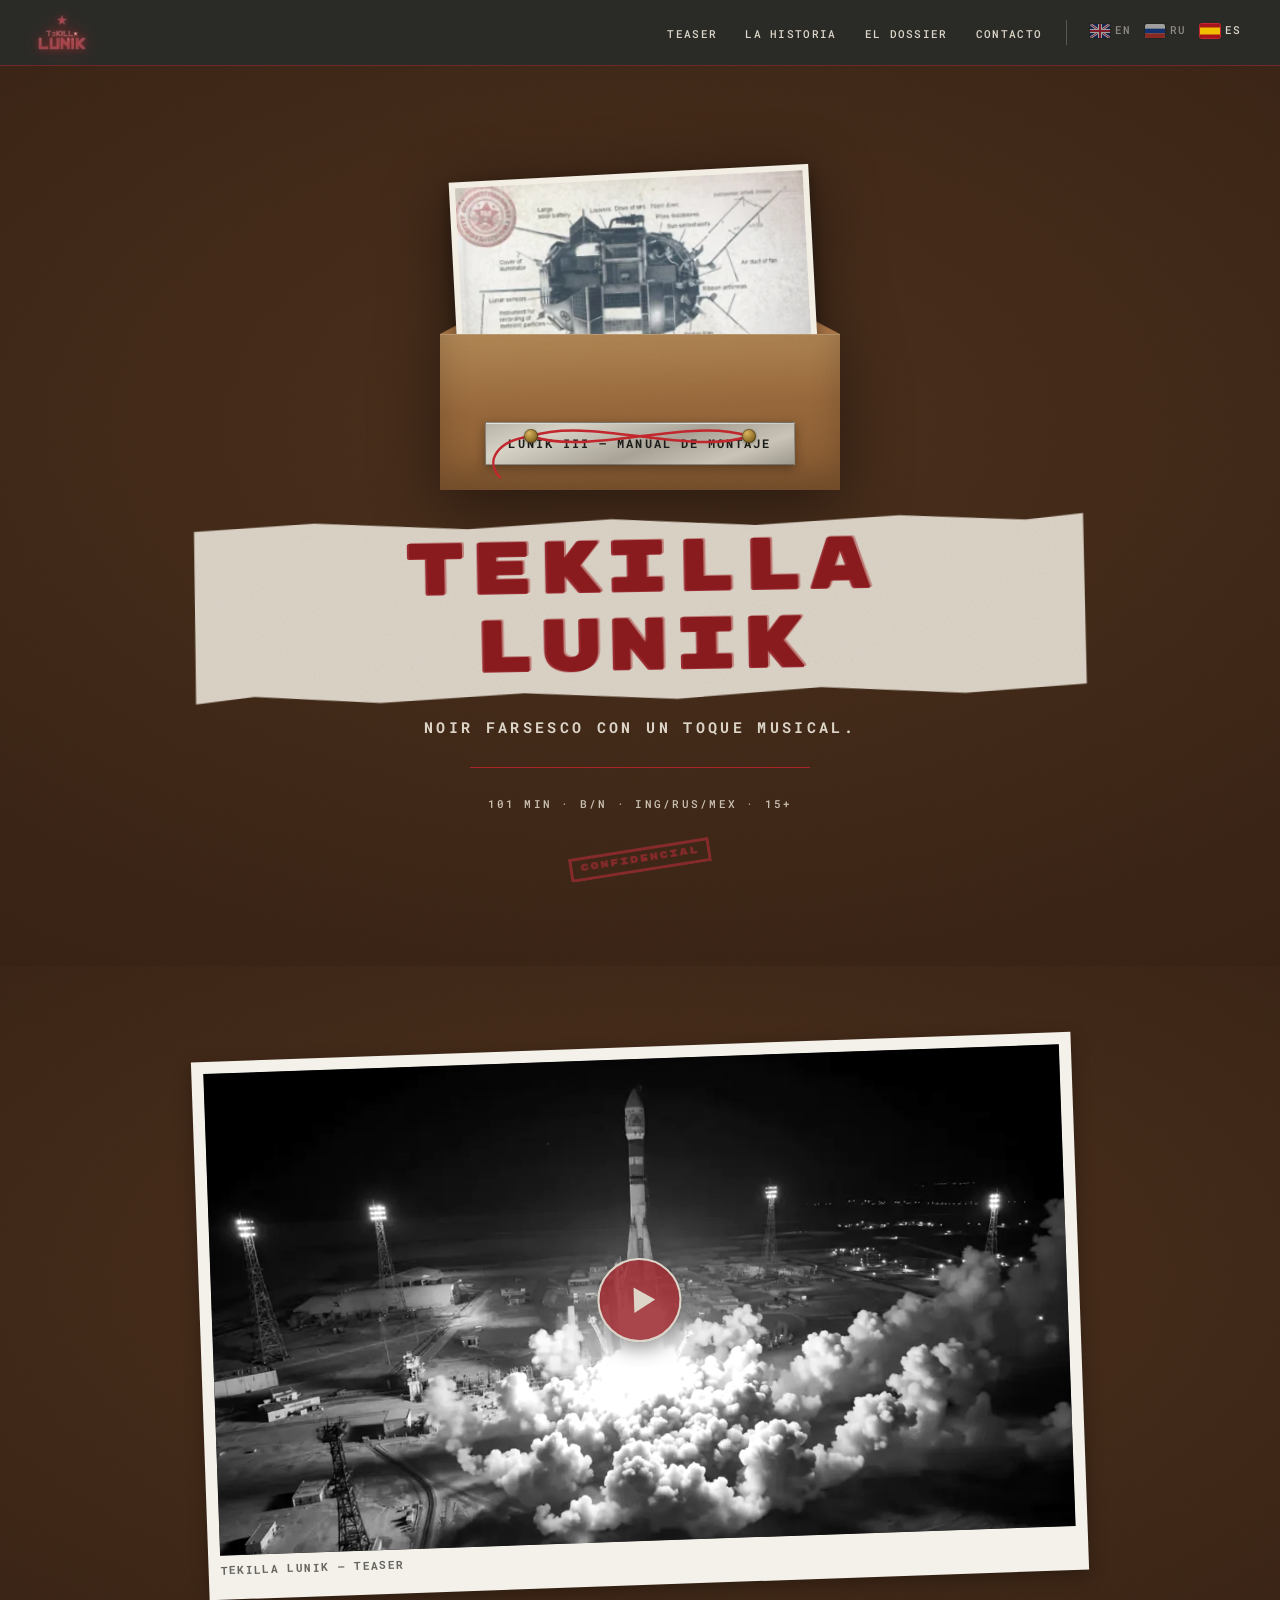
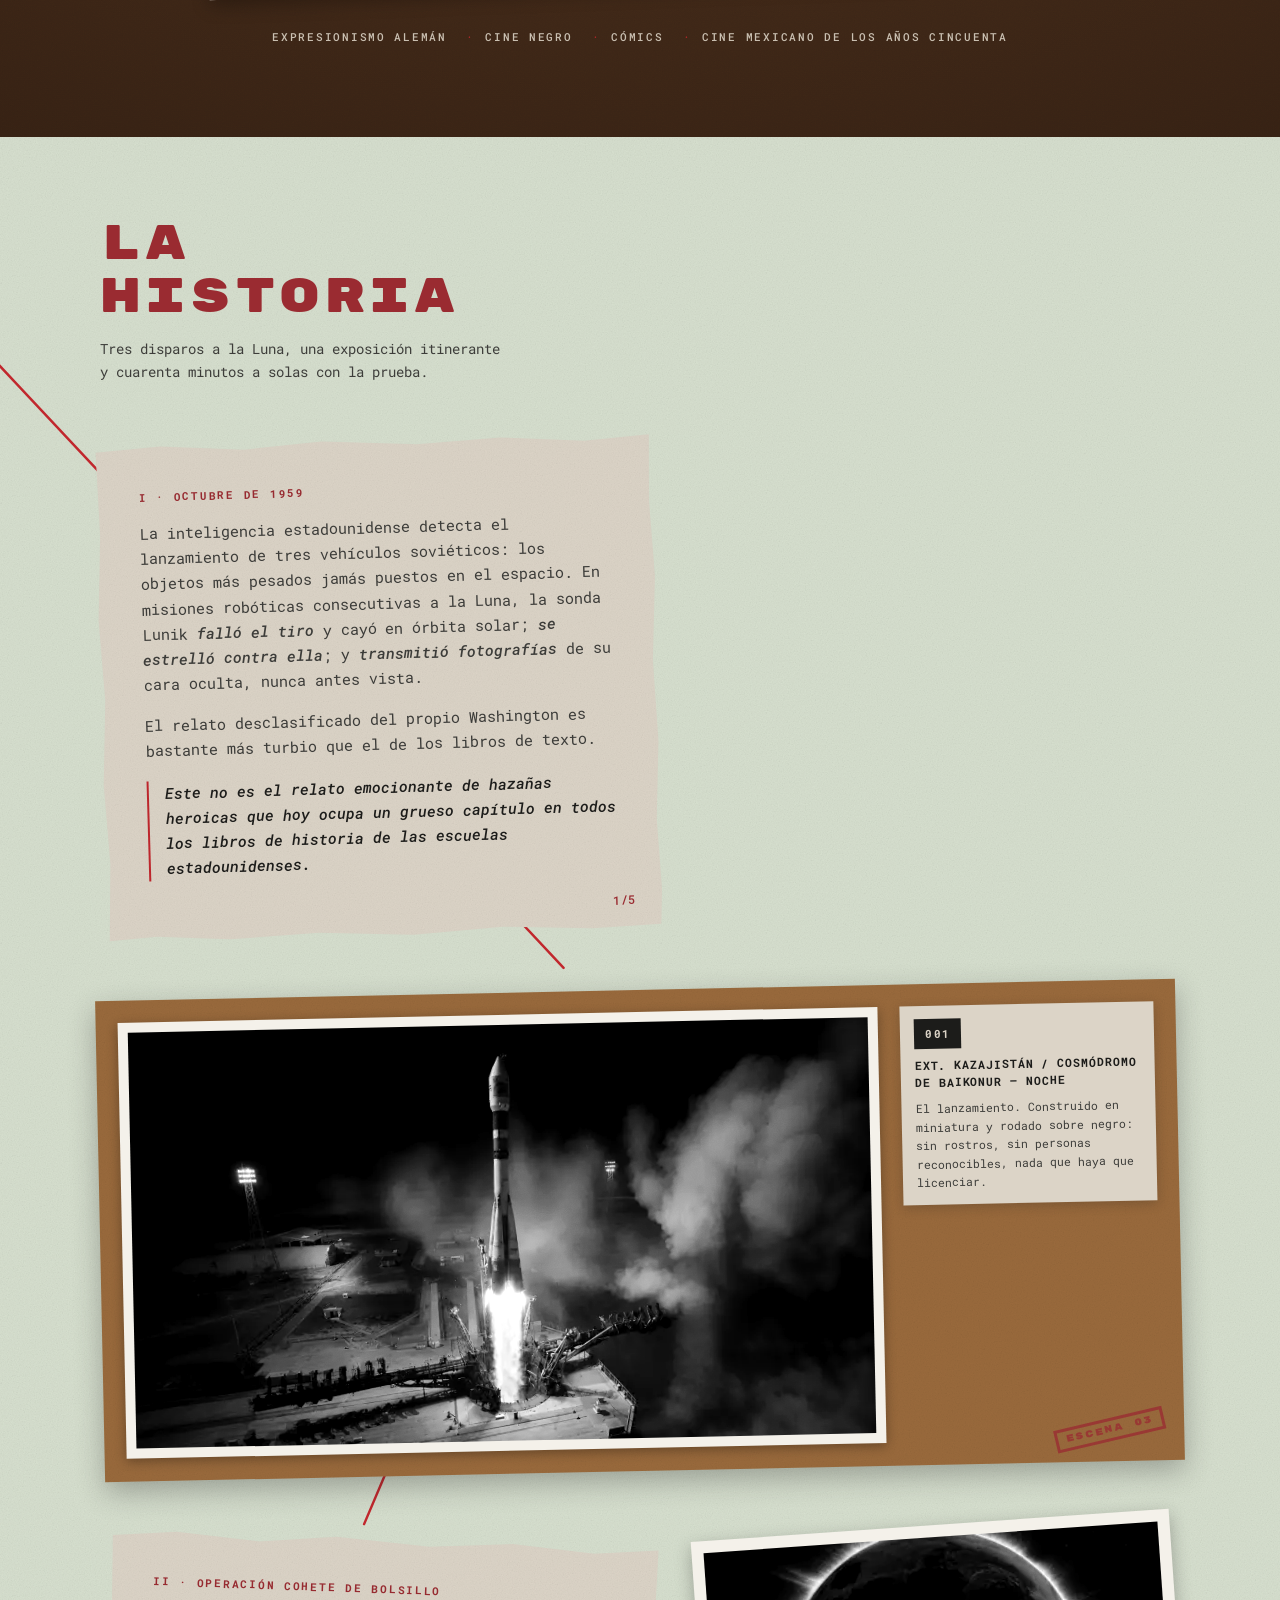
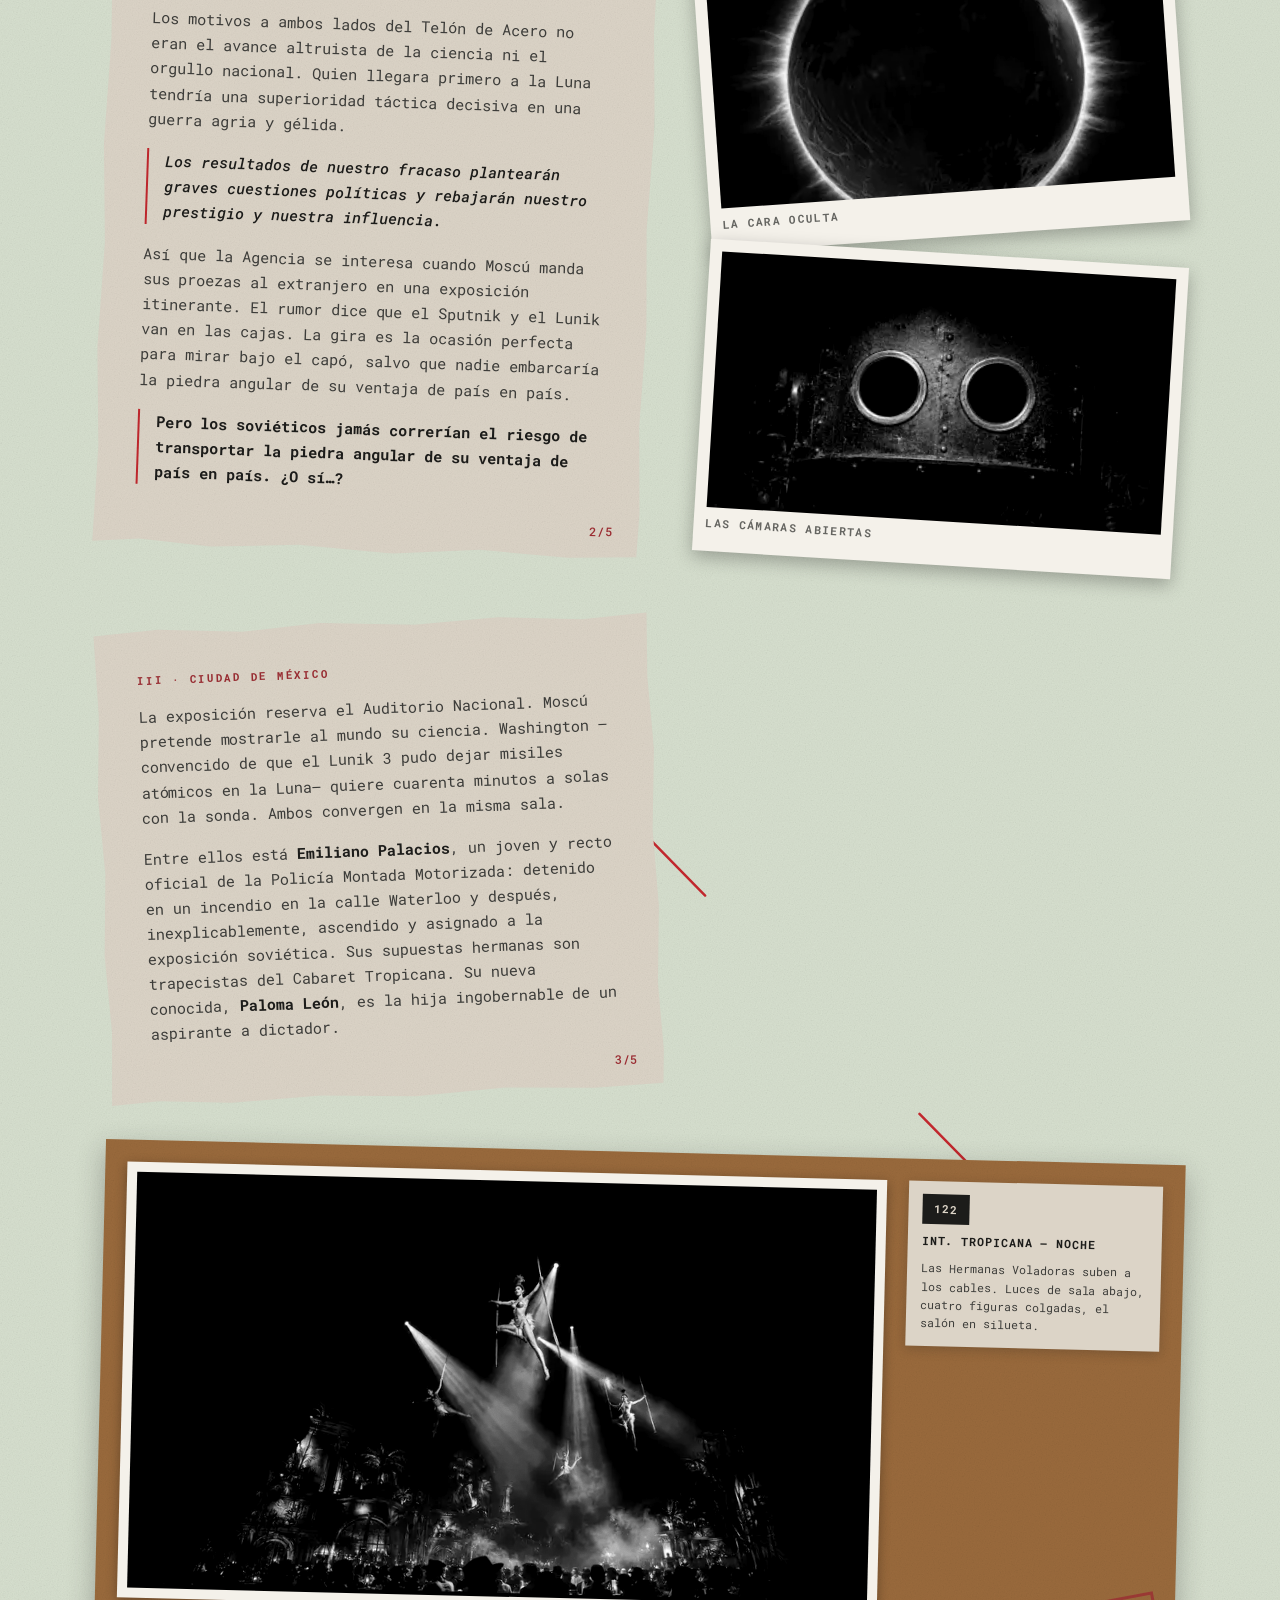
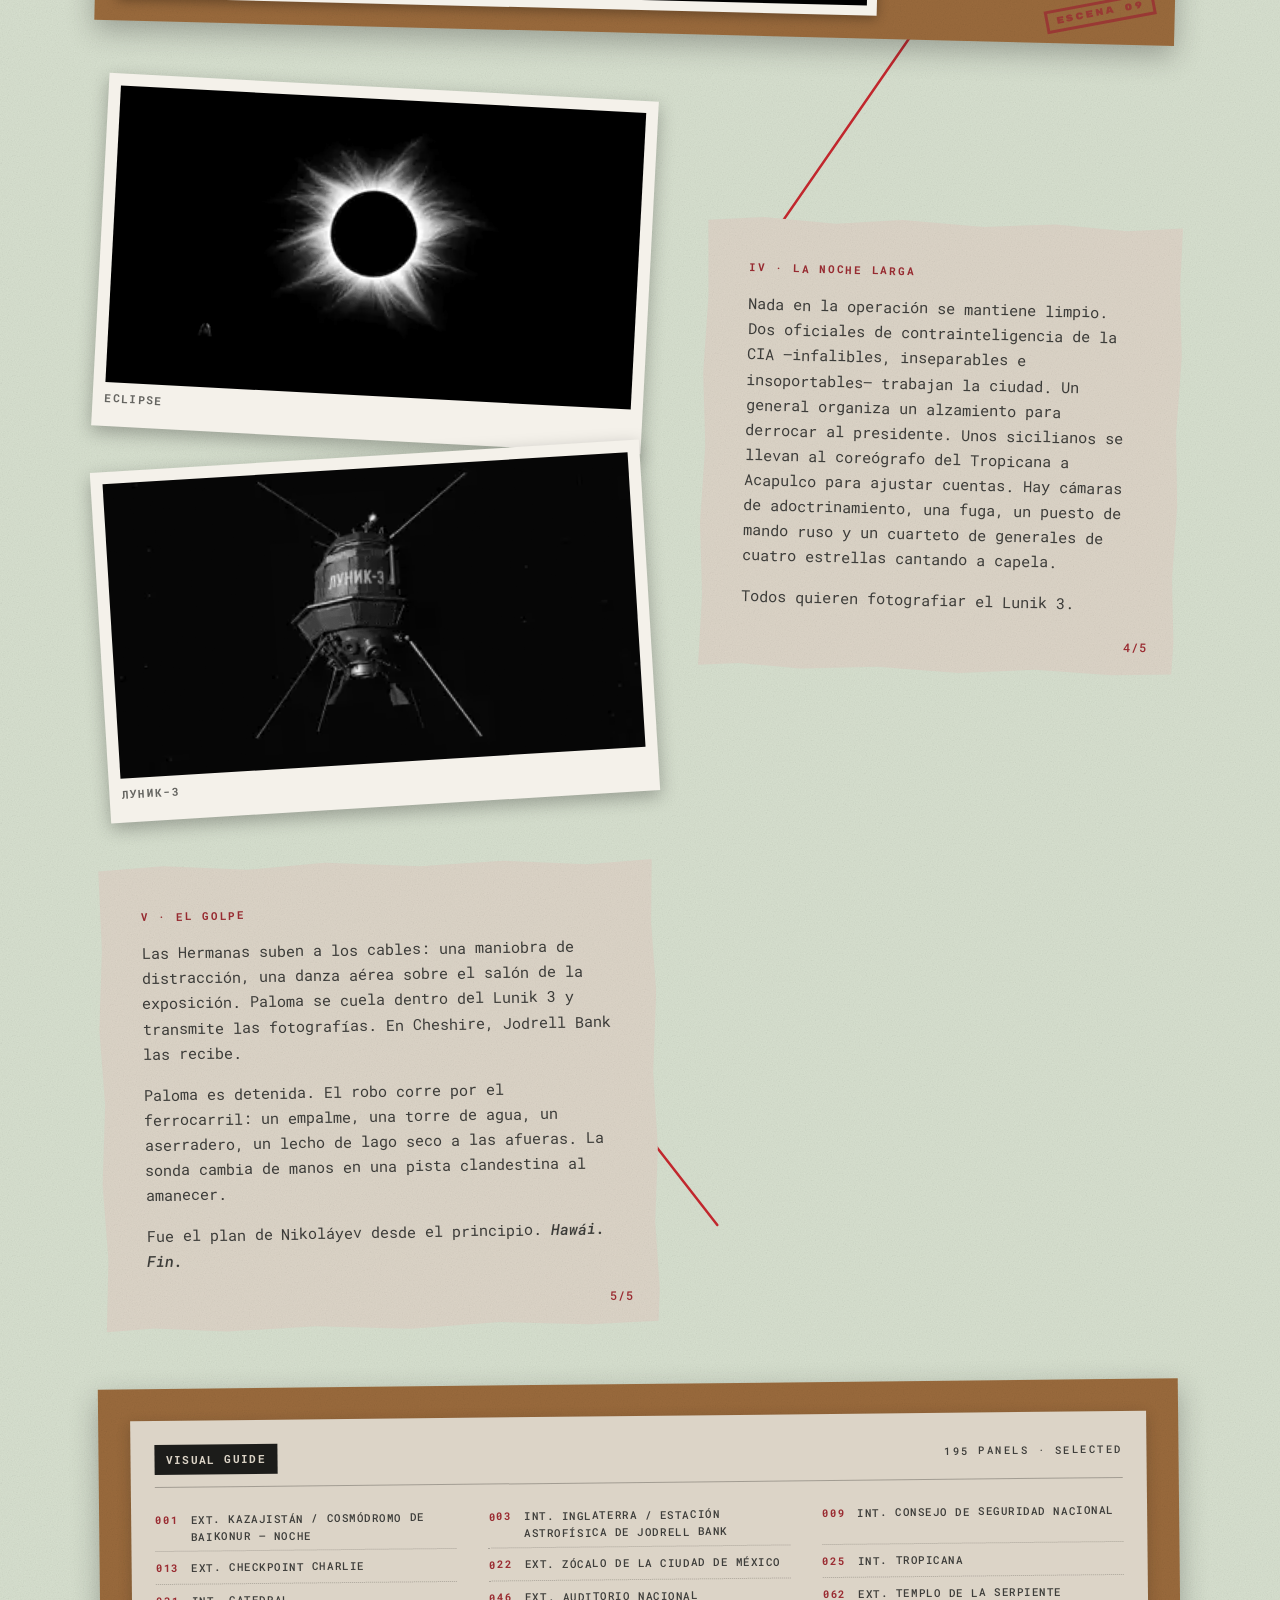
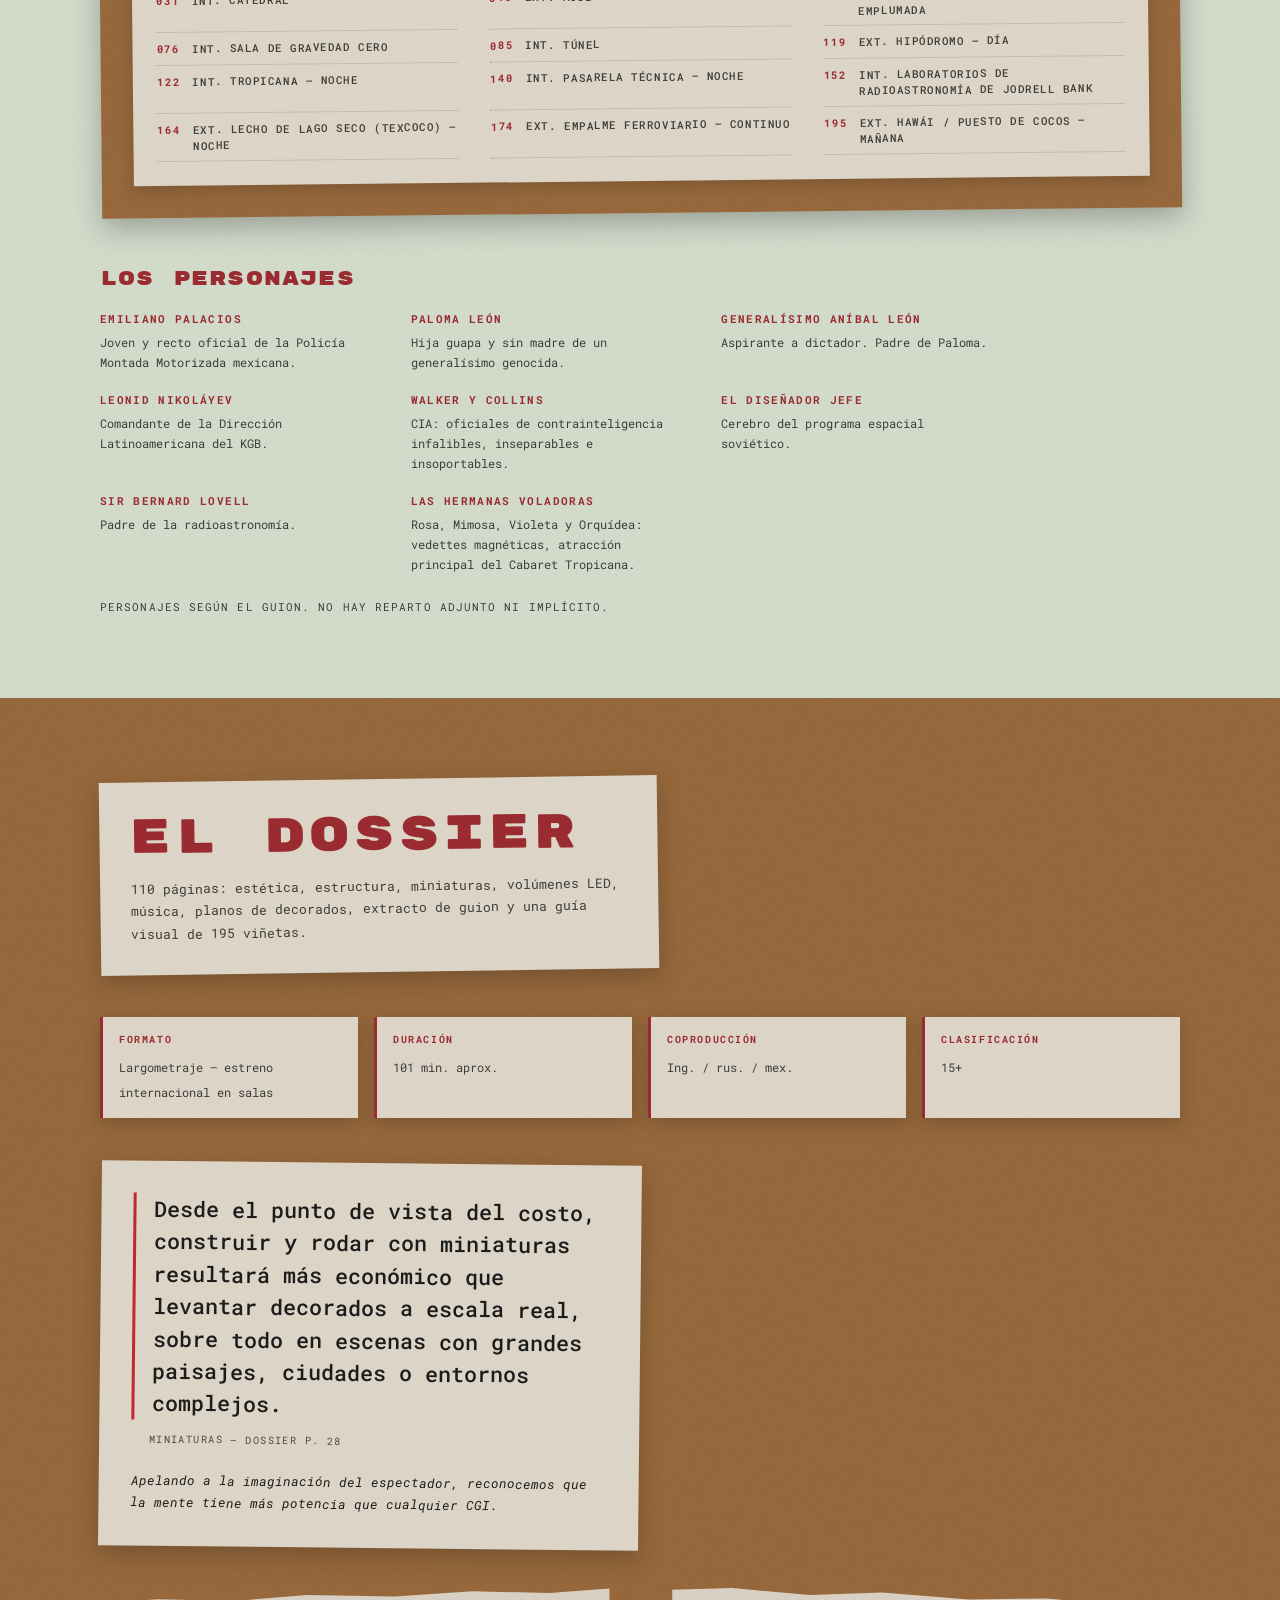
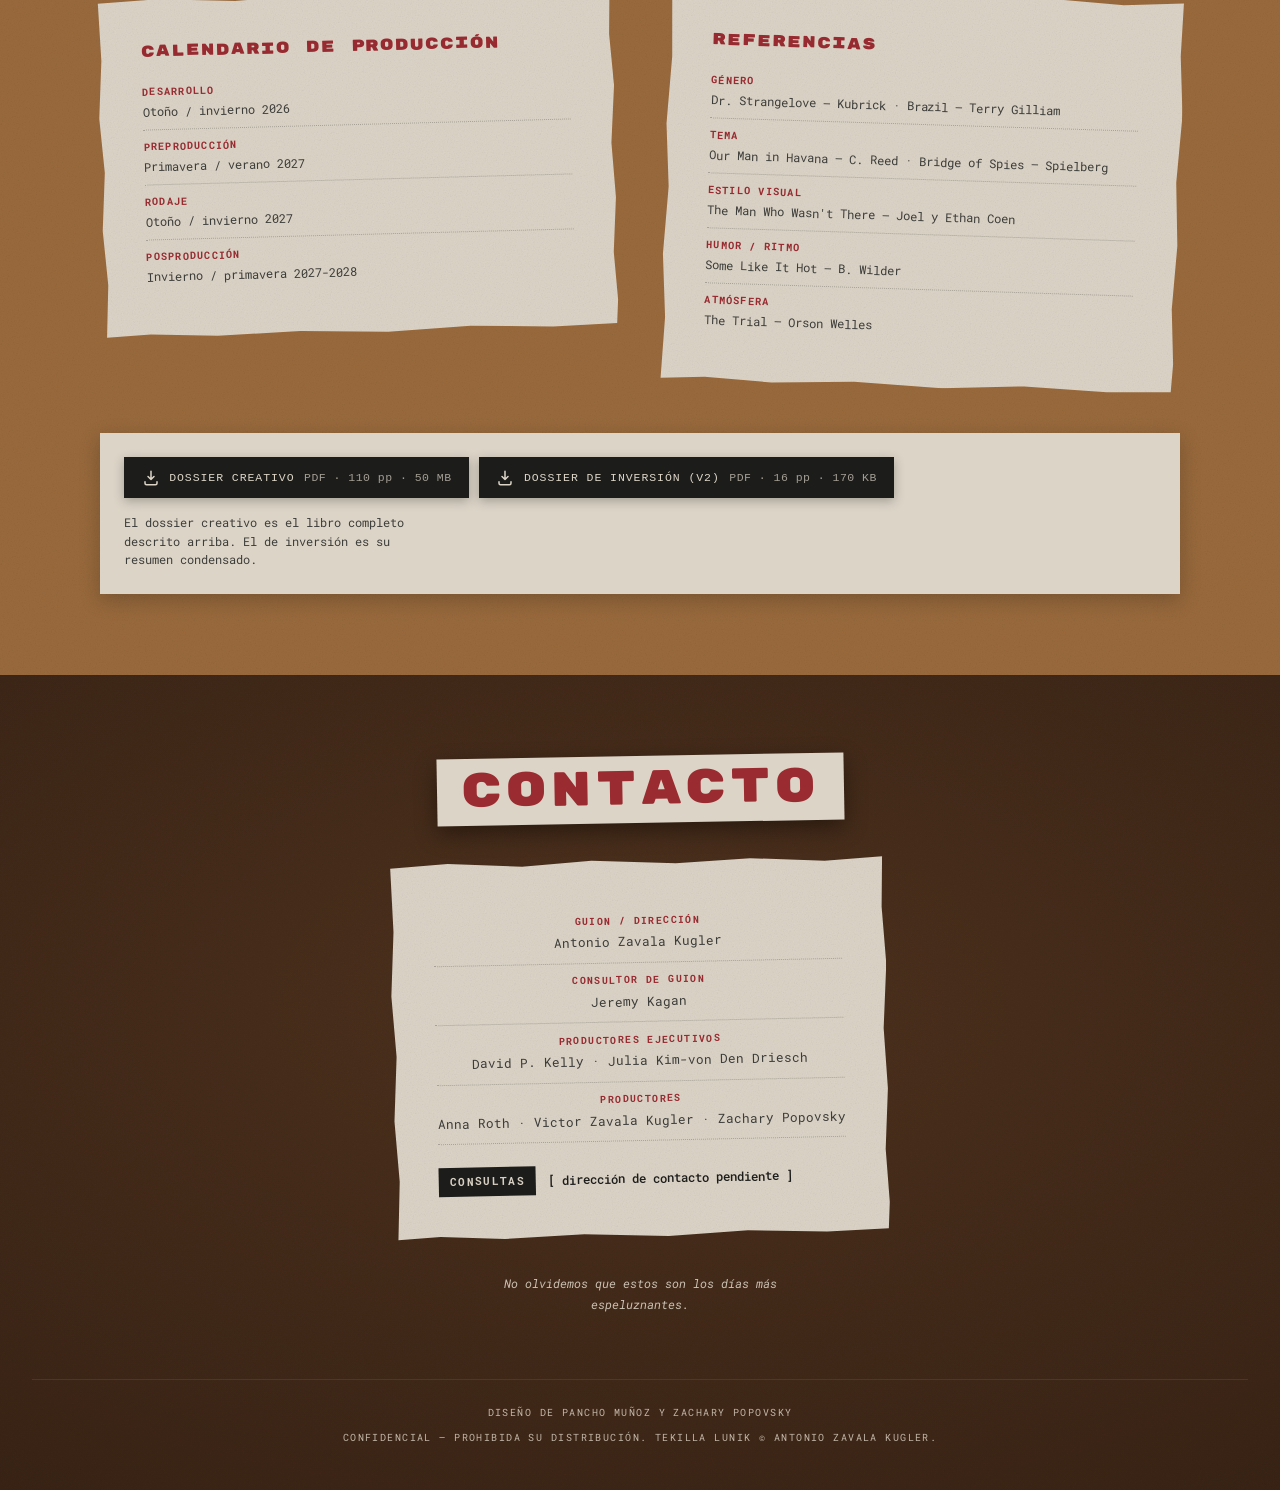
==== commit caae2c1c: "Enable localized link previews Allow crawlers to fetch the site for Open Graph and Twitter previews " ====
--- a/es/index.html
+++ b/es/index.html
@@ -1,6 +1,6 @@
-<!DOCTYPE html><html lang="es"> <head><meta charset="utf-8"><meta name="viewport" content="width=device-width, initial-scale=1"><!-- CONFIDENTIAL. This site is gated by Cloudflare Access and must never be
-         indexed, cached by search engines, or previewed in link unfurls. --><meta name="robots" content="noindex, nofollow, noarchive, nosnippet, noimageindex"><meta name="googlebot" content="noindex, nofollow, noarchive, nosnippet, noimageindex"><meta name="referrer" content="no-referrer"><title>TeKillA Lunik</title><meta name="description" content="Material confidencial para inversionistas."><!-- Deliberately no Open Graph / Twitter card tags: this material should not
-         generate a preview when the link is pasted into Slack, iMessage, etc. --><link rel="icon" href="../favicon.svg" type="image/svg+xml"><!-- Motion gate. Runs before first paint so there is no flash of settled
+<!DOCTYPE html><html lang="es"> <head><meta charset="utf-8"><meta name="viewport" content="width=device-width, initial-scale=1"><!-- Gated by Cloudflare Access and kept out of search engines (noindex).
+         Share-preview (Open Graph / Twitter) tags are intentionally present
+         below so the link unfurls with the film key art on WhatsApp, etc. --><meta name="robots" content="noindex, nofollow, max-image-preview:large"><meta name="googlebot" content="noindex, nofollow, max-image-preview:large"><meta name="referrer" content="no-referrer"><title>TeKillA Lunik</title><meta name="description" content="TeKillA Lunik — el sitio oficial de la película. Mira el teaser."><!-- Open Graph / Twitter share preview --><meta property="og:type" content="website"><meta property="og:site_name" content="TeKillA Lunik"><meta property="og:title" content="TeKillA Lunik — Sitio oficial"><meta property="og:description" content="TeKillA Lunik — el sitio oficial de la película. Mira el teaser."><meta property="og:url" content="https://www.tekillalunik.movie/es/"><meta property="og:locale" content="es_ES"><meta property="og:locale:alternate" content="en_GB"><meta property="og:locale:alternate" content="ru_RU"><meta property="og:image" content="https://www.tekillalunik.movie/share-cover.jpg"><meta property="og:image:secure_url" content="https://www.tekillalunik.movie/share-cover.jpg"><meta property="og:image:type" content="image/jpeg"><meta property="og:image:width" content="1200"><meta property="og:image:height" content="630"><meta property="og:image:alt" content="Arte principal de TeKillA Lunik"><meta name="twitter:card" content="summary_large_image"><meta name="twitter:title" content="TeKillA Lunik — Sitio oficial"><meta name="twitter:description" content="TeKillA Lunik — el sitio oficial de la película. Mira el teaser."><meta name="twitter:image" content="https://www.tekillalunik.movie/share-cover.jpg"><meta name="twitter:image:alt" content="Arte principal de TeKillA Lunik"><link rel="icon" href="../favicon.svg" type="image/svg+xml"><!-- Motion gate. Runs before first paint so there is no flash of settled
          content. Only opts this page into the hidden start state if the browser
          can actually animate its way out of it. --><script>
       (function () {
@@ -14,10 +14,10 @@
         }
       })();
     </script><link rel="stylesheet" href="../_astro/index.CC6eWjBy.css">
-<link rel="stylesheet" href="../_astro/index.BbJB75L6.css"></head> <body>  <a class="skip" href="#teaser" data-astro-cid-s3aaztkf>Saltar al teaser</a> <nav class="anchor-nav" aria-label="Secciones" data-astro-cid-vz7s5kwg> <!-- The alt carries the accessible name for the home link — with an image
+<link rel="stylesheet" href="../_astro/index.BbJB75L6.css"><style>.langs__link[data-astro-cid-vz7s5kwg]{display:inline-flex;align-items:center;gap:.45em}.langs__link[data-astro-cid-vz7s5kwg] .flag{width:1.25rem;height:.875rem;flex:none;border-radius:2px;box-shadow:0 0 0 1px rgba(0,0,0,.22);display:block}.langs__link[data-astro-cid-vz7s5kwg].is-current .flag{box-shadow:0 0 0 1px var(--color-red-string)}.langs__code[data-astro-cid-vz7s5kwg],.langs__code{display:inline-block}</style></head> <body>  <a class="skip" href="#teaser" data-astro-cid-s3aaztkf>Saltar al teaser</a> <nav class="anchor-nav" aria-label="Secciones" data-astro-cid-vz7s5kwg> <!-- The alt carries the accessible name for the home link — with an image
        brand there is no text left to name it. --> <a class="anchor-nav__brand" href="#top" data-astro-cid-vz7s5kwg> <img src="../_astro/logo.BN6wYalx_Zt6cR2.webp" srcset="../_astro/logo.BN6wYalx_ZTqSJm.webp 64w, ../_astro/logo.BN6wYalx_ZvemDL.webp 128w, ../_astro/logo.BN6wYalx_17uuWt.webp 192w" alt="TeKillA Lunik — volver arriba" sizes="64px" loading="eager" data-astro-cid-vz7s5kwg="true" decoding="async" fetchpriority="auto" width="433" height="268"> </a> <div class="anchor-nav__right" data-astro-cid-vz7s5kwg> <ul class="anchor-nav__links" data-astro-cid-vz7s5kwg> <li data-astro-cid-vz7s5kwg> <a href="#teaser" data-astro-cid-vz7s5kwg>Teaser</a> </li><li data-astro-cid-vz7s5kwg> <a href="#story" data-astro-cid-vz7s5kwg>La Historia</a> </li><li data-astro-cid-vz7s5kwg> <a href="#deck" data-astro-cid-vz7s5kwg>El Dossier</a> </li><li data-astro-cid-vz7s5kwg> <a href="#contact" data-astro-cid-vz7s5kwg>Contacto</a> </li> </ul> <!-- Real links to real URLs, not a JS toggle: a specific language can be
          sent to a specific investor, and it works with scripting off. hreflang
-         lets assistive tech announce the switch target in its own language. --> <ul class="langs" aria-label="Idioma" data-astro-cid-vz7s5kwg> <li data-astro-cid-vz7s5kwg> <a href="../" hreflang="en" lang="en" class="langs__link" title="English" data-astro-cid-vz7s5kwg> EN </a> </li><li data-astro-cid-vz7s5kwg> <a href="../ru/" hreflang="ru" lang="ru" class="langs__link" title="Русский" data-astro-cid-vz7s5kwg> RU </a> </li><li data-astro-cid-vz7s5kwg> <a href="../es/" hreflang="es" lang="es" class="langs__link is-current" aria-current="true" title="Español" data-astro-cid-vz7s5kwg> ES </a> </li> </ul> </div> </nav>  <main id="top" data-astro-cid-s3aaztkf> <!-- ================= HERO — "the dossier" ================= --> <section class="hero ground-wood" data-astro-cid-s3aaztkf> <div class="hero__inner" data-astro-cid-s3aaztkf> <div class="dossier hero__dossier" aria-hidden="true" data-astro-cid-56xfey36> <!-- Flap first, so it paints behind the sheet: an opened envelope folds its
+         lets assistive tech announce the switch target in its own language. --> <ul class="langs" aria-label="Idioma" data-astro-cid-vz7s5kwg> <li data-astro-cid-vz7s5kwg> <a href="../" hreflang="en" lang="en" class="langs__link" title="English" aria-label="English" data-astro-cid-vz7s5kwg><svg class="flag" viewBox="0 0 20 14" aria-hidden="true" focusable="false"><rect width="20" height="14" fill="#012169"/><path d="M0,0 20,14 M20,0 0,14" stroke="#fff" stroke-width="2.6"/><path d="M0,0 20,14 M20,0 0,14" stroke="#C8102E" stroke-width="1"/><rect x="8" width="4" height="14" fill="#fff"/><rect y="5" width="20" height="4" fill="#fff"/><rect x="9" width="2" height="14" fill="#C8102E"/><rect y="6" width="20" height="2" fill="#C8102E"/></svg><span class="langs__code" data-astro-cid-vz7s5kwg>EN</span></a> </li><li data-astro-cid-vz7s5kwg> <a href="../ru/" hreflang="ru" lang="ru" class="langs__link" title="Русский" aria-label="Русский" data-astro-cid-vz7s5kwg><svg class="flag" viewBox="0 0 20 14" aria-hidden="true" focusable="false"><rect width="20" height="14" fill="#fff"/><rect y="4.6667" width="20" height="4.6667" fill="#0039A6"/><rect y="9.3333" width="20" height="4.6667" fill="#D52B1E"/></svg><span class="langs__code" data-astro-cid-vz7s5kwg>RU</span></a> </li><li data-astro-cid-vz7s5kwg> <a href="../es/" hreflang="es" lang="es" class="langs__link is-current" aria-current="true" title="Español" aria-label="Español" data-astro-cid-vz7s5kwg><svg class="flag" viewBox="0 0 20 14" aria-hidden="true" focusable="false"><rect width="20" height="14" fill="#AA151B"/><rect y="3.5" width="20" height="7" fill="#F1BF00"/></svg><span class="langs__code" data-astro-cid-vz7s5kwg>ES</span></a> </li> </ul> </div> </nav>  <main id="top" data-astro-cid-s3aaztkf> <!-- ================= HERO — "the dossier" ================= --> <section class="hero ground-wood" data-astro-cid-s3aaztkf> <div class="hero__inner" data-astro-cid-s3aaztkf> <div class="dossier hero__dossier" aria-hidden="true" data-astro-cid-56xfey36> <!-- Flap first, so it paints behind the sheet: an opened envelope folds its
        flap back behind whatever is coming out of it. --> <div class="dossier__flap" data-astro-cid-56xfey36></div> <div class="dossier__blueprint" data-astro-cid-56xfey36> <!-- Renders at ~312px inside the envelope. Capped at the source's own
              568px so it is never upscaled, and kept at a higher quality than a
              photo would need: this is line art with legible callout labels,
